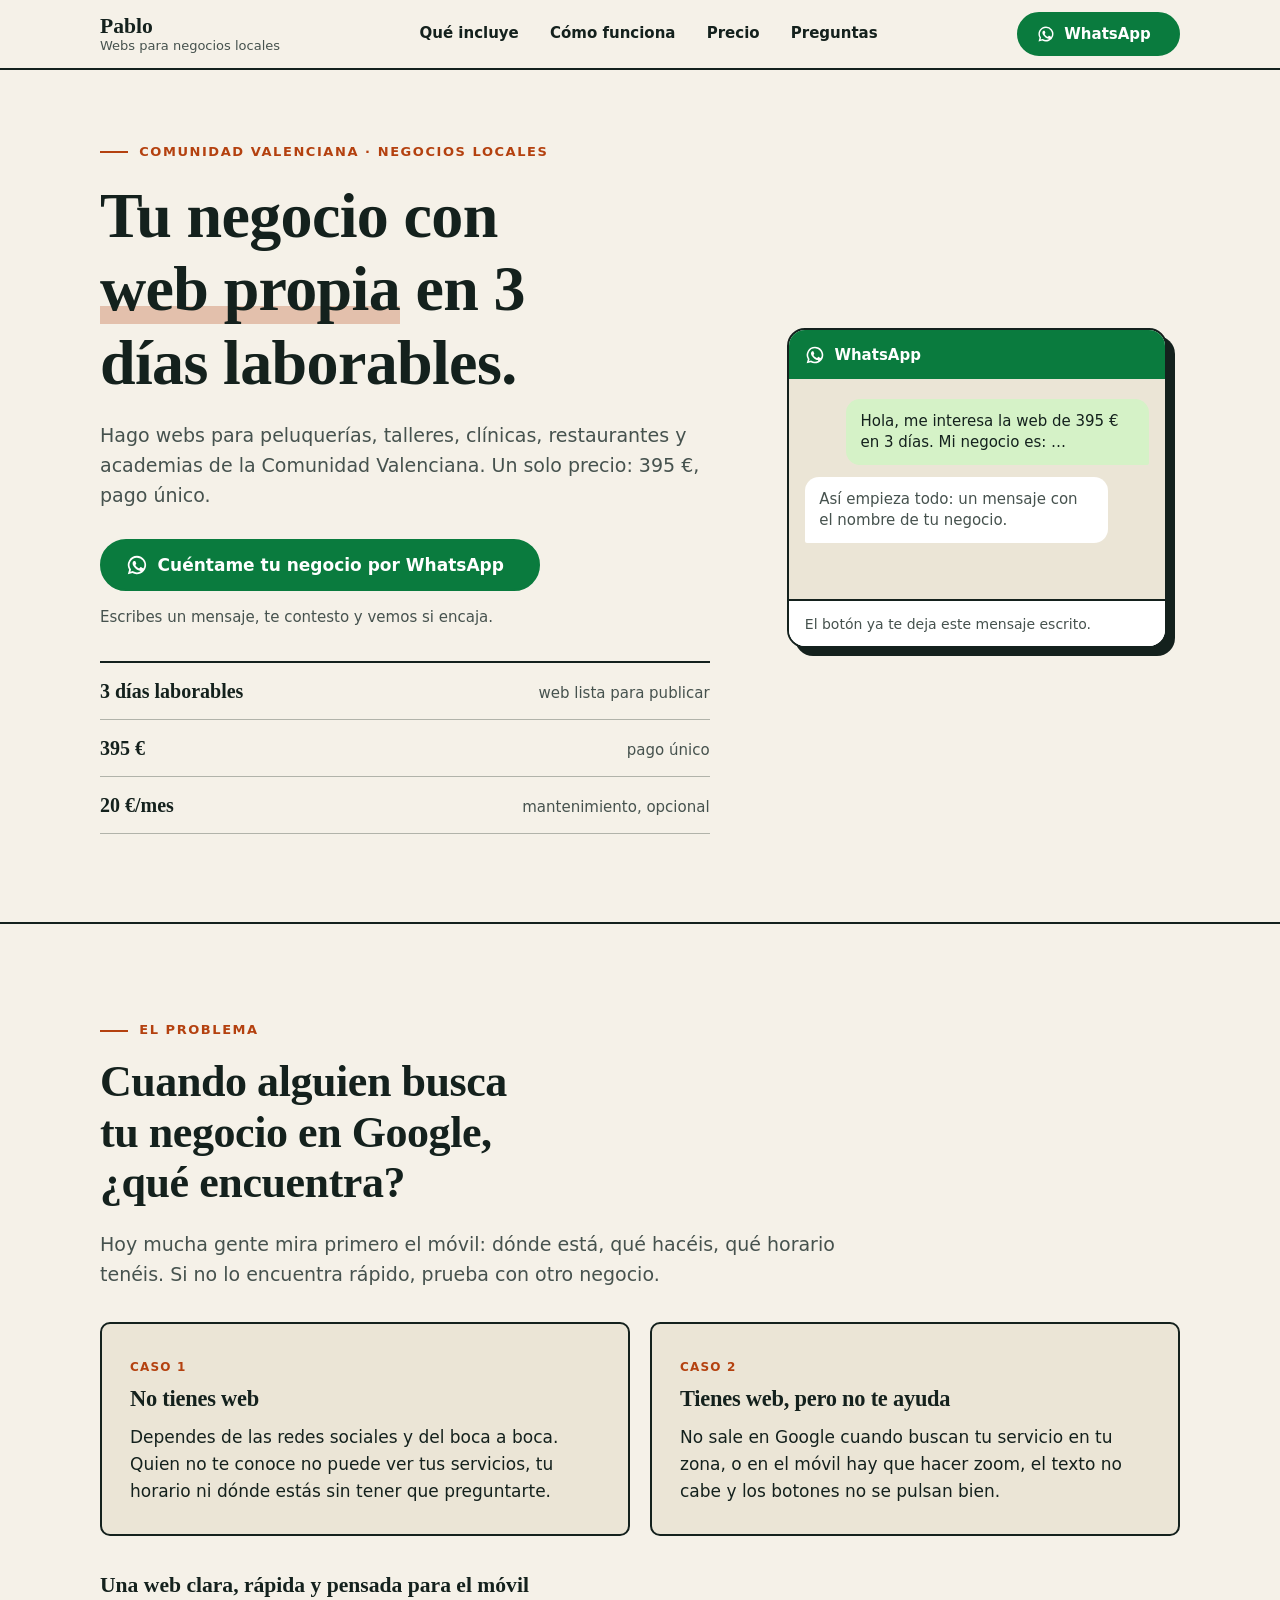
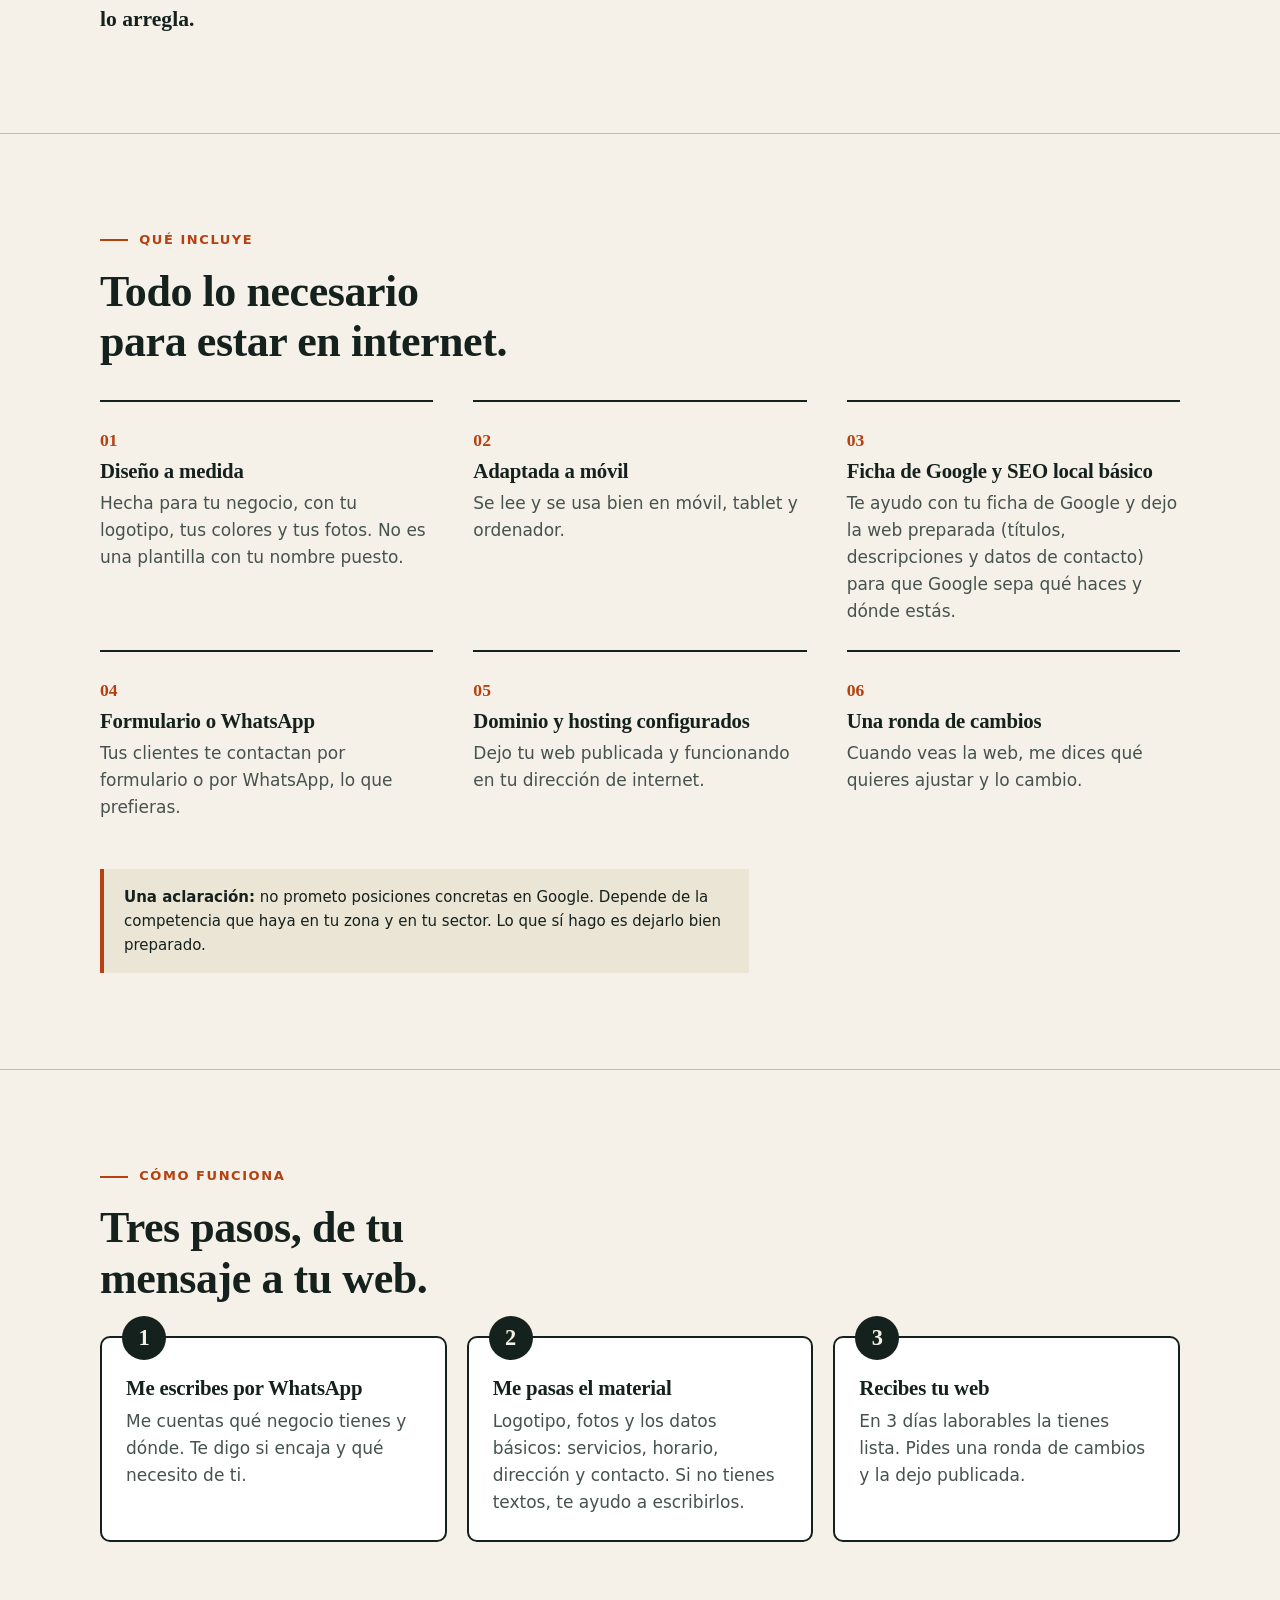
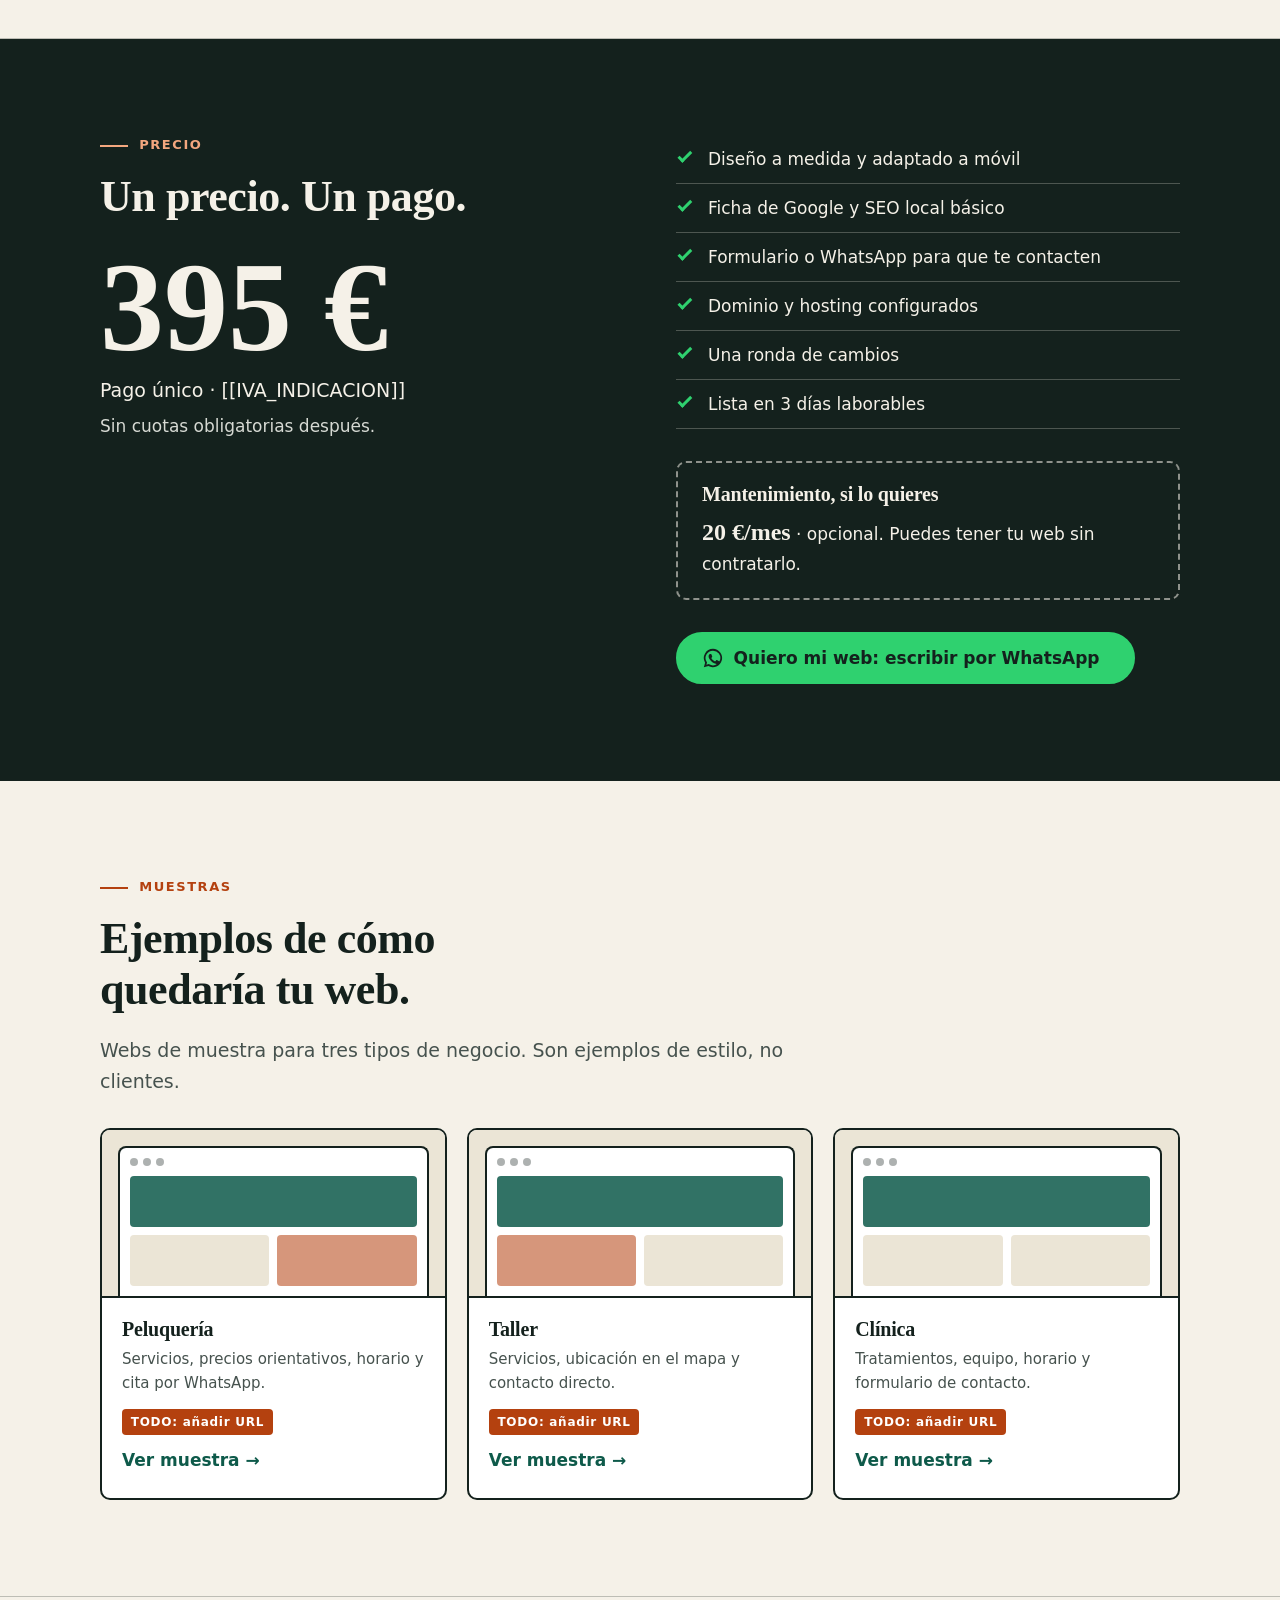
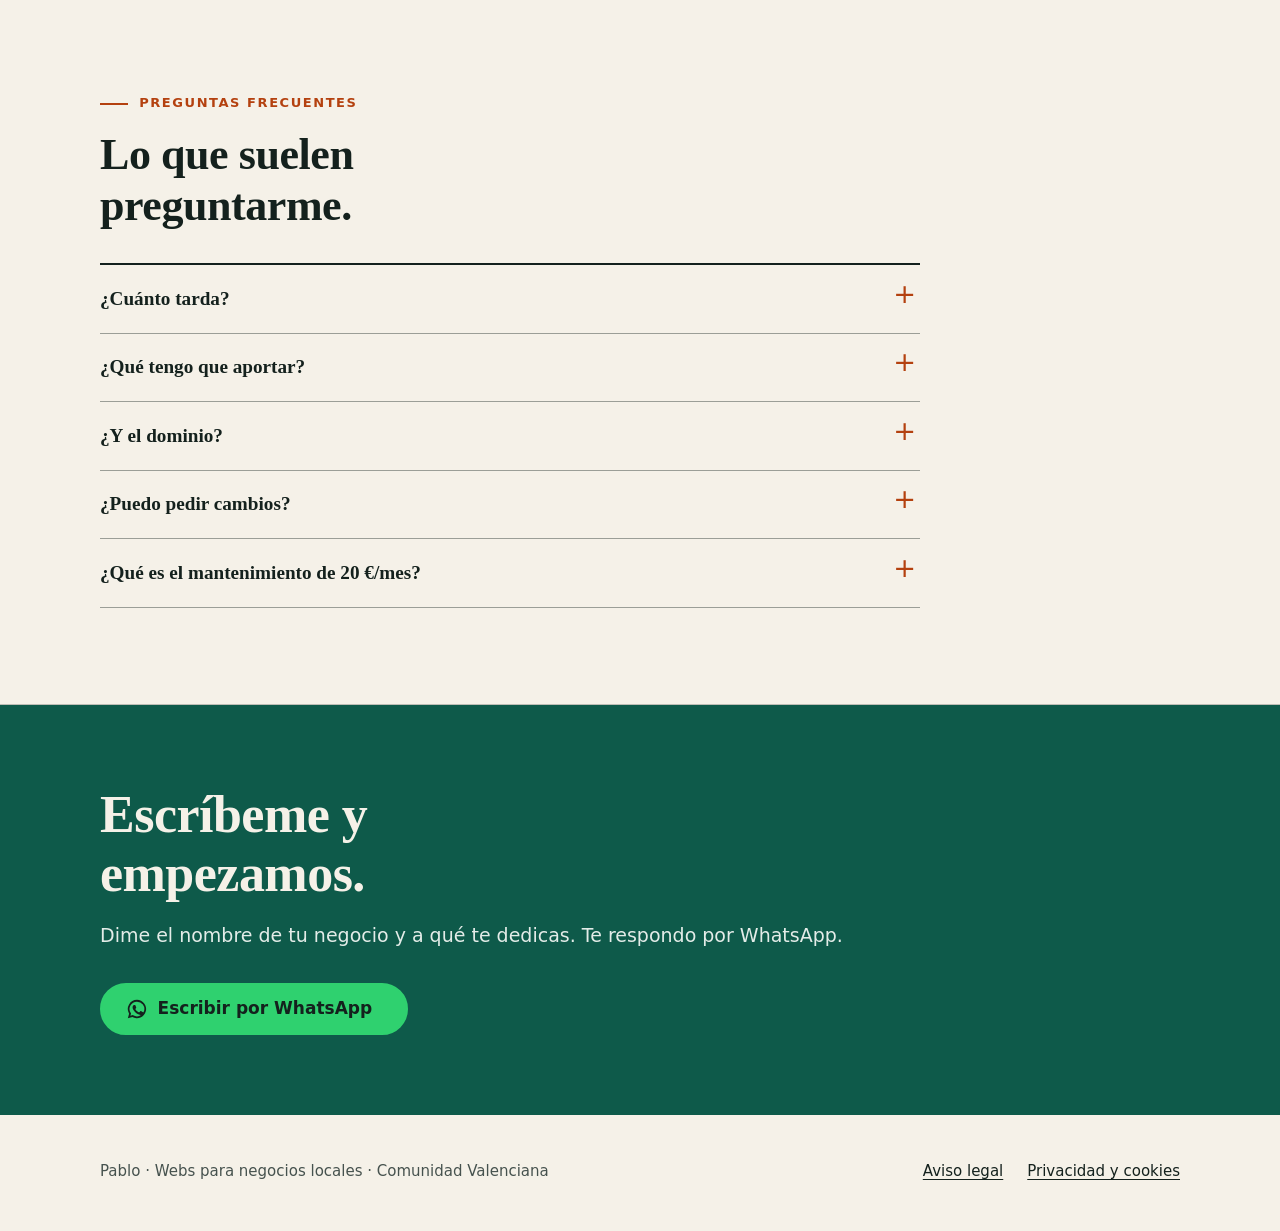
==== site/index.html @ 24b2dbcb "Merge remote-tracking branch 'origin/claude/landing-web-services-valencia-1gkpkg' into claude/festiv" ====
<!doctype html>
<html lang="es">
<head>
<meta charset="utf-8">
<meta name="viewport" content="width=device-width, initial-scale=1">
<title>Webs para negocios locales en la Comunidad Valenciana · 395 €</title>
<meta name="description" content="Web profesional para peluquerías, talleres, clínicas, restaurantes y academias de la Comunidad Valenciana. Lista en 3 días laborables, 395 € de pago único.">
<link rel="canonical" href="https://pablocc8.github.io/web-portfolio/">
<meta name="theme-color" content="#f5f1e8">
<link rel="icon" href="assets/favicon.svg" type="image/svg+xml">
<link rel="stylesheet" href="assets/styles.css">

<meta property="og:type" content="website">
<meta property="og:locale" content="es_ES">
<meta property="og:site_name" content="[[NOMBRE_COMERCIAL]]">
<meta property="og:title" content="Tu web profesional en 3 días laborables · 395 €">
<meta property="og:description" content="Webs para peluquerías, talleres, clínicas, restaurantes y academias de la Comunidad Valenciana. Pago único y mantenimiento opcional.">
<meta property="og:url" content="https://pablocc8.github.io/web-portfolio/">
<meta property="og:image" content="https://pablocc8.github.io/web-portfolio/assets/og.png">
<meta property="og:image:width" content="1200">
<meta property="og:image:height" content="630">
<meta property="og:image:alt" content="Tu web profesional en 3 días laborables por 395 €">
<meta name="twitter:card" content="summary_large_image">

<script type="application/ld+json">
{
  "@context": "https://schema.org",
  "@type": "ProfessionalService",
  "@id": "https://pablocc8.github.io/web-portfolio/#servicio",
  "name": "[[NOMBRE_COMERCIAL]]",
  "description": "Creación de webs profesionales para pequeños negocios locales de la Comunidad Valenciana: peluquerías, talleres, clínicas, restaurantes y academias.",
  "url": "https://pablocc8.github.io/web-portfolio/",
  "image": "https://pablocc8.github.io/web-portfolio/assets/og.png",
  "telephone": "+34623130633",
  "email": "[[TITULAR_EMAIL]]",
  "address": {
    "@type": "PostalAddress",
    "addressLocality": "[[LOCALIDAD]]",
    "addressRegion": "Comunitat Valenciana",
    "addressCountry": "ES"
  },
  "areaServed": {
    "@type": "AdministrativeArea",
    "name": "Comunitat Valenciana"
  },
  "makesOffer": {
    "@type": "Offer",
    "price": "395",
    "priceCurrency": "EUR",
    "itemOffered": {
      "@type": "Service",
      "name": "Web profesional para negocio local, lista en 3 días laborables"
    }
  }
}
</script>
</head>
<body>
<a class="skip" href="#contenido">Saltar al contenido</a>

<svg width="0" height="0" style="position:absolute" aria-hidden="true" focusable="false">
  <symbol id="i-chat" viewBox="0 0 24 24"><path fill="currentColor" d="M12 2a10 10 0 0 0-8.6 15.1L2 22l5-1.3A10 10 0 1 0 12 2Zm0 2a8 8 0 1 1-4.2 14.8l-.4-.2-2.6.7.7-2.5-.3-.4A8 8 0 0 1 12 4Zm-3 3.5c-.3 0-.6.1-.8.4-.3.3-1 1-1 2.4s1 2.8 1.200 3c.1.2 2 3.200 4.900 4.400 2.400 1 2.900.8 3.400.7.500-.1 1.700-.7 1.900-1.400.2-.7.2-1.200.2-1.400-.1-.1-.3-.2-.7-.4l-1.800-.9c-.3-.1-.5-.1-.7.100l-.9 1.100c-.2.200-.3.200-.6.100-.3-.1-1.200-.4-2.300-1.400-.8-.8-1.400-1.700-1.500-2-.2-.3 0-.4.100-.6l.4-.5c.1-.2.200-.3.300-.5.100-.2 0-.4 0-.5l-.8-2c-.2-.5-.4-.5-.6-.5Z"/></symbol>
</svg>

<header class="site-header">
  <div class="wrap">
    <a class="brand" href="#inicio">
      <strong>Pablo</strong>
      <span>Webs para negocios locales</span>
    </a>
    <nav class="nav" aria-label="Principal">
      <a href="#incluye">Qué incluye</a>
      <a href="#como">Cómo funciona</a>
      <a href="#precio">Precio</a>
      <a href="#faq">Preguntas</a>
    </nav>
    <a class="btn btn--small" href="https://wa.me/34623130633?text=Hola%2C%20me%20interesa%20la%20web%20de%20395%20%E2%82%AC%20en%203%20d%C3%ADas.%20Mi%20negocio%20es%3A%20" target="_blank" rel="noopener noreferrer">
      <svg aria-hidden="true"><use href="#i-chat"/></svg>WhatsApp<span class="sr-only"> (se abre en una pestaña nueva)</span>
    </a>
  </div>
</header>

<main id="contenido">

<section class="hero" id="inicio">
  <div class="wrap">
    <div>
      <p class="kicker">Comunidad Valenciana · Negocios locales</p>
      <h1>Tu negocio con <em>web propia</em> en 3 días laborables.</h1>
      <p class="lead">Hago webs para peluquerías, talleres, clínicas, restaurantes y academias de la Comunidad Valenciana. Un solo precio: 395 €, pago único.</p>
      <a class="btn" data-wa href="https://wa.me/34623130633?text=Hola%2C%20me%20interesa%20la%20web%20de%20395%20%E2%82%AC%20en%203%20d%C3%ADas.%20Mi%20negocio%20es%3A%20" target="_blank" rel="noopener noreferrer">
        <svg aria-hidden="true"><use href="#i-chat"/></svg>Cuéntame tu negocio por WhatsApp<span class="sr-only"> (se abre en una pestaña nueva)</span>
      </a>
      <p class="cta-note">Escribes un mensaje, te contesto y vemos si encaja.</p>
      <ul class="facts" aria-label="Resumen de la oferta">
        <li><b>3 días laborables</b><span>web lista para publicar</span></li>
        <li><b>395 €</b><span>pago único</span></li>
        <li><b>20 €/mes</b><span>mantenimiento, opcional</span></li>
      </ul>
    </div>
    <figure class="chat" style="margin:0 auto" aria-label="Ejemplo del primer mensaje por WhatsApp">
      <div class="chat__bar"><svg aria-hidden="true"><use href="#i-chat"/></svg>WhatsApp</div>
      <div class="chat__body">
        <p class="bubble">Hola, me interesa la web de 395 € en 3 días. Mi negocio es: …</p>
        <p class="bubble bubble--ghost">Así empieza todo: un mensaje con el nombre de tu negocio.</p>
      </div>
      <figcaption class="chat__cap">El botón ya te deja este mensaje escrito.</figcaption>
    </figure>
  </div>
</section>

<section class="section" id="problema">
  <div class="wrap">
    <p class="kicker">El problema</p>
    <h2>Cuando alguien busca tu negocio en Google, ¿qué encuentra?</h2>
    <p class="lead">Hoy mucha gente mira primero el móvil: dónde está, qué hacéis, qué horario tenéis. Si no lo encuentra rápido, prueba con otro negocio.</p>
    <div class="cols cols--2">
      <article class="case">
        <span class="tag">Caso 1</span>
        <h3>No tienes web</h3>
        <p>Dependes de las redes sociales y del boca a boca. Quien no te conoce no puede ver tus servicios, tu horario ni dónde estás sin tener que preguntarte.</p>
      </article>
      <article class="case">
        <span class="tag">Caso 2</span>
        <h3>Tienes web, pero no te ayuda</h3>
        <p>No sale en Google cuando buscan tu servicio en tu zona, o en el móvil hay que hacer zoom, el texto no cabe y los botones no se pulsan bien.</p>
      </article>
    </div>
    <p class="closing-line">Una web clara, rápida y pensada para el móvil lo arregla.</p>
  </div>
</section>

<section class="section" id="incluye">
  <div class="wrap">
    <p class="kicker">Qué incluye</p>
    <h2>Todo lo necesario para estar en internet.</h2>
    <ul class="includes">
      <li><h3>Diseño a medida</h3><p>Hecha para tu negocio, con tu logotipo, tus colores y tus fotos. No es una plantilla con tu nombre puesto.</p></li>
      <li><h3>Adaptada a móvil</h3><p>Se lee y se usa bien en móvil, tablet y ordenador.</p></li>
      <li><h3>Ficha de Google y SEO local básico</h3><p>Te ayudo con tu ficha de Google y dejo la web preparada (títulos, descripciones y datos de contacto) para que Google sepa qué haces y dónde estás.</p></li>
      <li><h3>Formulario o WhatsApp</h3><p>Tus clientes te contactan por formulario o por WhatsApp, lo que prefieras.</p></li>
      <li><h3>Dominio y hosting configurados</h3><p>Dejo tu web publicada y funcionando en tu dirección de internet.</p></li>
      <li><h3>Una ronda de cambios</h3><p>Cuando veas la web, me dices qué quieres ajustar y lo cambio.</p></li>
    </ul>
    <div class="note"><p><strong>Una aclaración:</strong> no prometo posiciones concretas en Google. Depende de la competencia que haya en tu zona y en tu sector. Lo que sí hago es dejarlo bien preparado.</p></div>
  </div>
</section>

<section class="section" id="como">
  <div class="wrap">
    <p class="kicker">Cómo funciona</p>
    <h2>Tres pasos, de tu mensaje a tu web.</h2>
    <ol class="steps">
      <li><h3>Me escribes por WhatsApp</h3><p>Me cuentas qué negocio tienes y dónde. Te digo si encaja y qué necesito de ti.</p></li>
      <li><h3>Me pasas el material</h3><p>Logotipo, fotos y los datos básicos: servicios, horario, dirección y contacto. Si no tienes textos, te ayudo a escribirlos.</p></li>
      <li><h3>Recibes tu web</h3><p>En 3 días laborables la tienes lista. Pides una ronda de cambios y la dejo publicada.</p></li>
    </ol>
  </div>
</section>

<section class="section on-dark" id="precio">
  <div class="wrap price-grid">
    <div>
      <p class="kicker">Precio</p>
      <h2>Un precio. Un pago.</h2>
      <p class="price-big">395 €</p>
      <p class="price-sub">Pago único · [[IVA_INDICACION]]</p>
      <p class="muted">Sin cuotas obligatorias después.</p>
    </div>
    <div>
      <ul class="ticks">
        <li>Diseño a medida y adaptado a móvil</li>
        <li>Ficha de Google y SEO local básico</li>
        <li>Formulario o WhatsApp para que te contacten</li>
        <li>Dominio y hosting configurados</li>
        <li>Una ronda de cambios</li>
        <li>Lista en 3 días laborables</li>
      </ul>
      <div class="optional">
        <h3>Mantenimiento, si lo quieres</h3>
        <p><b>20 €/mes</b> · opcional. Puedes tener tu web sin contratarlo.</p>
      </div>
      <a class="btn" data-wa href="https://wa.me/34623130633?text=Hola%2C%20me%20interesa%20la%20web%20de%20395%20%E2%82%AC%20en%203%20d%C3%ADas.%20Mi%20negocio%20es%3A%20" target="_blank" rel="noopener noreferrer">
        <svg aria-hidden="true"><use href="#i-chat"/></svg>Quiero mi web: escribir por WhatsApp<span class="sr-only"> (se abre en una pestaña nueva)</span>
      </a>
    </div>
  </div>
</section>

<section class="section" id="muestras">
  <div class="wrap">
    <p class="kicker">Muestras</p>
    <h2>Ejemplos de cómo quedaría tu web.</h2>
    <p class="lead">Webs de muestra para tres tipos de negocio. Son ejemplos de estilo, no clientes.</p>
    <div class="cols cols--3">
      <a class="sample" href="#TODO_URL_MUESTRA_1">
        <div class="sample__shot" aria-hidden="true"><div class="browser"><div class="browser__dots"><i></i><i></i><i></i></div><div class="browser__page"><b></b><b></b><b class="a"></b></div></div></div>
        <div class="sample__body"><h3>Peluquería</h3><p>Servicios, precios orientativos, horario y cita por WhatsApp.</p><span class="todo">TODO: añadir URL</span><span class="sample__go">Ver muestra →</span></div>
      </a>
      <a class="sample" href="#TODO_URL_MUESTRA_2">
        <div class="sample__shot" aria-hidden="true"><div class="browser"><div class="browser__dots"><i></i><i></i><i></i></div><div class="browser__page"><b></b><b class="a"></b><b></b></div></div></div>
        <div class="sample__body"><h3>Taller</h3><p>Servicios, ubicación en el mapa y contacto directo.</p><span class="todo">TODO: añadir URL</span><span class="sample__go">Ver muestra →</span></div>
      </a>
      <a class="sample" href="#TODO_URL_MUESTRA_3">
        <div class="sample__shot" aria-hidden="true"><div class="browser"><div class="browser__dots"><i></i><i></i><i></i></div><div class="browser__page"><b></b><b></b><b></b></div></div></div>
        <div class="sample__body"><h3>Clínica</h3><p>Tratamientos, equipo, horario y formulario de contacto.</p><span class="todo">TODO: añadir URL</span><span class="sample__go">Ver muestra →</span></div>
      </a>
    </div>
  </div>
</section>

<section class="section" id="faq">
  <div class="wrap">
    <p class="kicker">Preguntas frecuentes</p>
    <h2>Lo que suelen preguntarme.</h2>
    <div class="faq">
      <details>
        <summary>¿Cuánto tarda?</summary>
        <div class="answer"><p>La web queda lista en 3 días laborables. Los días empiezan a contar cuando ya tengo tu logotipo, tus fotos y tus datos básicos; por eso conviene enviármelos cuanto antes.</p></div>
      </details>
      <details>
        <summary>¿Qué tengo que aportar?</summary>
        <div class="answer"><p>Tu logotipo (si lo tienes), algunas fotos del negocio, la lista de servicios, el horario, la dirección y tus datos de contacto. Si no tienes textos escritos, no pasa nada: te ayudo a redactarlos.</p></div>
      </details>
      <details>
        <summary>¿Y el dominio?</summary>
        <div class="answer"><p>Si ya tienes dominio (tunegocio.es, por ejemplo), lo conecto a tu web. Si no tienes, lo configuramos juntos. Coste y titularidad del dominio: [[DOMINIO_COSTE_Y_TITULARIDAD]]</p></div>
      </details>
      <details>
        <summary>¿Puedo pedir cambios?</summary>
        <div class="answer"><p>Sí. Una ronda de cambios está incluida en los 395 €. Si después necesitas más, te digo cuánto costaría antes de hacerlo.</p></div>
      </details>
      <details>
        <summary>¿Qué es el mantenimiento de 20 €/mes?</summary>
        <div class="answer"><p>Es un servicio opcional: puedes tener tu web sin contratarlo. Qué incluye exactamente: [[MANTENIMIENTO_ALCANCE]]</p></div>
      </details>
    </div>
  </div>
</section>

<section class="closing on-dark" id="contacto">
  <div class="wrap">
    <h2>Escríbeme y empezamos.</h2>
    <p class="lead">Dime el nombre de tu negocio y a qué te dedicas. Te respondo por WhatsApp.</p>
    <a class="btn" data-wa href="https://wa.me/34623130633?text=Hola%2C%20me%20interesa%20la%20web%20de%20395%20%E2%82%AC%20en%203%20d%C3%ADas.%20Mi%20negocio%20es%3A%20" target="_blank" rel="noopener noreferrer">
      <svg aria-hidden="true"><use href="#i-chat"/></svg>Escribir por WhatsApp<span class="sr-only"> (se abre en una pestaña nueva)</span>
    </a>
  </div>
</section>

</main>

<footer class="site-footer">
  <div class="wrap">
    <p>Pablo · Webs para negocios locales · Comunidad Valenciana</p>
    <nav aria-label="Información legal">
      <a href="aviso-legal.html">Aviso legal</a>
      <a href="privacidad.html">Privacidad y cookies</a>
    </nav>
  </div>
</footer>

<div class="sticky-cta" id="sticky-cta">
  <a class="btn" href="https://wa.me/34623130633?text=Hola%2C%20me%20interesa%20la%20web%20de%20395%20%E2%82%AC%20en%203%20d%C3%ADas.%20Mi%20negocio%20es%3A%20" target="_blank" rel="noopener noreferrer" tabindex="-1">
    <svg aria-hidden="true"><use href="#i-chat"/></svg>Escribir por WhatsApp<span class="sr-only"> (se abre en una pestaña nueva)</span>
  </a>
</div>

<script src="assets/main.js" defer></script>
</body>
</html>
---- site/assets/styles.css ----
/* Webs para negocios locales — hoja de estilos única, sin dependencias */
:root{
  --paper:#f5f1e8;
  --paper-2:#ebe5d6;
  --ink:#14211d;
  --muted:#46524e;
  --brand:#0e5a4a;
  --brand-dark:#0a4538;
  --accent:#b4410f;
  --wa:#0a7b3e;
  --wa-hover:#086633;
  --wa-bright:#2fd16f;
  --line:#14211d;
  --radius:10px;
  --serif:"Iowan Old Style","Palatino Linotype",Palatino,"Book Antiqua",Georgia,serif;
  --sans:system-ui,-apple-system,"Segoe UI",Roboto,"Helvetica Neue",Arial,sans-serif;
  --wrap:1120px;
  color-scheme:light;
}
*,*::before,*::after{box-sizing:border-box}
html{-webkit-text-size-adjust:100%;text-size-adjust:100%}
@media (prefers-reduced-motion:no-preference){html{scroll-behavior:smooth}}
body{margin:0;background:var(--paper);color:var(--ink);font-family:var(--sans);font-size:1.0625rem;line-height:1.6;-webkit-font-smoothing:antialiased}
img,svg{max-width:100%;display:block}
a{color:var(--brand);text-underline-offset:.2em}
a:hover{color:var(--brand-dark)}
h1,h2,h3{font-family:var(--serif);font-weight:700;line-height:1.15;margin:0;letter-spacing:-.01em;text-wrap:balance}
p{margin:0 0 1em}
:focus-visible{outline:3px solid var(--accent);outline-offset:3px;border-radius:2px}
.on-dark :focus-visible{outline-color:var(--paper)}
.wrap{width:100%;max-width:var(--wrap);margin-inline:auto;padding-inline:20px}
.sr-only{position:absolute;width:1px;height:1px;margin:-1px;padding:0;overflow:hidden;clip:rect(0,0,0,0);white-space:nowrap;border:0}
.skip{position:absolute;left:12px;top:-60px;background:var(--ink);color:var(--paper);padding:.7rem 1rem;border-radius:var(--radius);z-index:100;text-decoration:none}
.skip:focus{top:12px;color:var(--paper)}

/* Botones */
.btn{display:inline-flex;align-items:center;justify-content:center;gap:.6rem;min-height:52px;padding:.8rem 1.5rem;border-radius:999px;background:var(--wa);color:#fff;font-weight:700;font-size:1.0625rem;text-decoration:none;border:2px solid var(--wa);line-height:1.2;transition:background-color .15s,border-color .15s}
.btn:hover{background:var(--wa-hover);border-color:var(--wa-hover);color:#fff}
.btn svg{width:22px;height:22px;flex:none}
.btn--small{min-height:44px;padding:.5rem 1.1rem;font-size:.9375rem}
.btn--small svg{width:18px;height:18px}
.on-dark .btn{background:var(--wa-bright);border-color:var(--wa-bright);color:var(--ink)}
.on-dark .btn:hover{background:#4be085;border-color:#4be085;color:var(--ink)}

/* Cabecera */
.site-header{border-bottom:2px solid var(--line)}
.site-header .wrap{display:flex;align-items:center;justify-content:space-between;gap:16px;min-height:68px}
.brand{display:flex;flex-direction:column;line-height:1.15;text-decoration:none;color:var(--ink)}
.brand strong{font-family:var(--serif);font-size:1.35rem}
.brand span{font-size:.8125rem;color:var(--muted)}
.nav{display:none}
.nav a{color:var(--ink);text-decoration:none;font-weight:600;font-size:.9375rem;padding:.5rem .1rem;border-bottom:2px solid transparent}
.nav a:hover{border-bottom-color:var(--accent);color:var(--ink)}
@media (min-width:900px){.nav{display:flex;gap:28px}}

/* Secciones */
.section{padding:64px 0;border-bottom:1px solid rgba(20,33,29,.25)}
@media (min-width:900px){.section{padding:96px 0}}
.kicker{display:flex;align-items:center;gap:.7rem;font-size:.8125rem;font-weight:700;letter-spacing:.12em;text-transform:uppercase;color:var(--accent);margin-bottom:1rem}
.kicker::before{content:"";width:28px;height:2px;background:currentColor}
.section h2{font-size:clamp(1.75rem,4.2vw,2.75rem);max-width:22ch;margin-bottom:1.25rem}
.lead{font-size:1.1875rem;color:var(--muted);max-width:62ch}

/* Hero */
.hero{padding:48px 0 64px;border-bottom:2px solid var(--line)}
.hero .wrap{display:grid;gap:44px}
.hero h1{font-size:clamp(2.25rem,7vw,4rem);margin-bottom:1.25rem;max-width:16ch}
.hero h1 em{font-style:normal;box-shadow:inset 0 -.28em 0 rgba(180,65,15,.28)}
.hero .lead{margin-bottom:1.75rem}
.cta-note{margin:.9rem 0 0;font-size:.9375rem;color:var(--muted)}
.facts{list-style:none;margin:2rem 0 0;padding:0;display:grid;gap:0;border-top:2px solid var(--line)}
.facts li{display:flex;justify-content:space-between;align-items:baseline;gap:12px;padding:.75rem 0;border-bottom:1px solid rgba(20,33,29,.3)}
.facts b{font-family:var(--serif);font-size:1.25rem}
.facts span{color:var(--muted);font-size:.9375rem;text-align:right}
@media (min-width:900px){.hero{padding:72px 0 88px}.hero .wrap{grid-template-columns:1.2fr .8fr;align-items:center;gap:64px}}

/* Mock de chat */
.chat{background:#fff;border:2px solid var(--line);border-radius:18px;box-shadow:8px 8px 0 var(--line);max-width:380px;width:100%;justify-self:center;overflow:hidden}
.chat__bar{background:var(--wa);color:#fff;padding:.8rem 1rem;font-weight:700;display:flex;align-items:center;gap:.6rem;font-size:.9375rem}
.chat__bar svg{width:20px;height:20px}
.chat__body{background:var(--paper-2);padding:1.25rem 1rem 1.5rem;min-height:220px;display:flex;flex-direction:column;gap:.75rem}
.bubble{align-self:flex-end;background:#d5f2c7;color:var(--ink);padding:.7rem .9rem;border-radius:14px 14px 2px 14px;max-width:88%;font-size:.9375rem;line-height:1.45;margin:0}
.bubble--ghost{align-self:flex-start;background:#fff;border-radius:14px 14px 14px 2px;color:var(--muted)}
.chat__cap{margin:0;padding:.7rem 1rem;border-top:2px solid var(--line);font-size:.875rem;color:var(--muted);background:#fff}

/* Problema */
.cols{display:grid;gap:20px;margin-top:2rem}
@media (min-width:760px){.cols--2{grid-template-columns:1fr 1fr}.cols--3{grid-template-columns:repeat(3,1fr)}}
.case{background:var(--paper-2);border:2px solid var(--line);border-radius:var(--radius);padding:1.75rem}
.case h3{font-size:1.4rem;margin-bottom:.75rem}
.case p:last-child{margin:0}
.case .tag{display:inline-block;font-size:.75rem;font-weight:700;letter-spacing:.1em;text-transform:uppercase;color:var(--accent);margin-bottom:.6rem}
.closing-line{margin:2rem 0 0;font-family:var(--serif);font-size:1.35rem;font-weight:700;max-width:40ch}

/* Qué incluye */
.includes{list-style:none;margin:2rem 0 0;padding:0;display:grid;gap:0 40px;counter-reset:inc}
@media (min-width:760px){.includes{grid-template-columns:1fr 1fr}}
@media (min-width:1040px){.includes{grid-template-columns:repeat(3,1fr)}}
.includes li{counter-increment:inc;padding:1.5rem 0;border-top:2px solid var(--line)}
.includes li::before{content:counter(inc,decimal-leading-zero);display:block;font-family:var(--serif);font-size:1.1rem;font-weight:700;color:var(--accent);margin-bottom:.35rem}
.includes h3{font-size:1.3rem;margin-bottom:.4rem}
.includes p{margin:0;color:var(--muted)}
.note{margin-top:1.5rem;padding:1rem 1.25rem;border-left:4px solid var(--accent);background:var(--paper-2);max-width:68ch;font-size:.9375rem}
.note p{margin:0}

/* Pasos */
.steps{list-style:none;margin:2rem 0 0;padding:0;display:grid;gap:20px;counter-reset:step}
@media (min-width:860px){.steps{grid-template-columns:repeat(3,1fr)}}
.steps li{counter-increment:step;position:relative;padding:1.75rem 1.5rem 1.5rem;border:2px solid var(--line);border-radius:var(--radius);background:#fff}
.steps li::before{content:counter(step);position:absolute;top:-22px;left:20px;width:44px;height:44px;border-radius:50%;background:var(--ink);color:var(--paper);display:grid;place-items:center;font-family:var(--serif);font-size:1.4rem;font-weight:700}
.steps h3{font-size:1.3rem;margin:.6rem 0 .5rem}
.steps p{margin:0;color:var(--muted)}

/* Precio (oscuro) */
.on-dark{background:var(--ink);color:var(--paper)}
.on-dark a{color:var(--paper)}
.on-dark .kicker{color:#f3a77f}
.on-dark .lead,.on-dark .muted{color:#d6d9d3}
.price-grid{display:grid;gap:40px;align-items:start}
@media (min-width:900px){.price-grid{grid-template-columns:1fr 1fr;gap:72px}}
.price-big{font-family:var(--serif);font-weight:700;line-height:1;font-size:clamp(4.5rem,16vw,8rem);margin:.5rem 0 .25rem}
.price-big small{font-size:.35em;margin-left:.1em}
.price-sub{font-size:1.1875rem;margin:0 0 .5rem}
.ticks{list-style:none;margin:0 0 2rem;padding:0}
.ticks li{padding:.65rem 0 .65rem 2rem;border-bottom:1px solid rgba(245,241,232,.25);position:relative}
.ticks li::before{content:"";position:absolute;left:.15rem;top:1.05rem;width:.85rem;height:.45rem;border-left:3px solid var(--wa-bright);border-bottom:3px solid var(--wa-bright);transform:rotate(-45deg)}
.optional{border:2px dashed rgba(245,241,232,.55);border-radius:var(--radius);padding:1.25rem 1.5rem;margin-bottom:2rem}
.optional h3{font-size:1.25rem;margin-bottom:.4rem}
.optional p{margin:0}
.optional b{font-family:var(--serif);font-size:1.5rem}

/* Muestras */
.sample{display:flex;flex-direction:column;background:#fff;border:2px solid var(--line);border-radius:var(--radius);overflow:hidden;text-decoration:none;color:var(--ink);transition:transform .15s,box-shadow .15s}
.sample:hover{color:var(--ink);transform:translate(-3px,-3px);box-shadow:6px 6px 0 var(--line)}
.sample__shot{background:var(--paper-2);padding:1rem 1rem 0;border-bottom:2px solid var(--line)}
.browser{background:#fff;border:2px solid var(--line);border-bottom:0;border-radius:8px 8px 0 0;height:150px;padding:10px;display:grid;grid-template-rows:auto 1fr;gap:10px}
.browser__dots{display:flex;gap:5px}
.browser__dots i{width:8px;height:8px;border-radius:50%;background:var(--line);opacity:.35}
.browser__page{display:grid;gap:8px;grid-template-columns:1fr 1fr}
.browser__page b{display:block;border-radius:4px;background:var(--paper-2)}
.browser__page b:first-child{grid-column:1/-1;background:var(--brand);opacity:.85}
.browser__page b.a{background:var(--accent);opacity:.55}
.sample__body{padding:1.25rem 1.25rem 1.5rem}
.sample__body h3{font-size:1.25rem;margin-bottom:.35rem}
.sample__body p{margin:0 0 .75rem;color:var(--muted);font-size:.9375rem}
.todo{display:inline-block;font-size:.75rem;font-weight:700;letter-spacing:.06em;color:#fff;background:var(--accent);padding:.2rem .55rem;border-radius:4px}
.sample__go{display:block;margin-top:.75rem;font-weight:700;color:var(--brand)}

/* FAQ */
.faq{margin-top:2rem;max-width:820px;border-top:2px solid var(--line)}
.faq details{border-bottom:1px solid rgba(20,33,29,.4)}
.faq summary{list-style:none;cursor:pointer;padding:1.15rem 3rem 1.15rem 0;font-family:var(--serif);font-size:1.2rem;font-weight:700;position:relative;min-height:44px}
.faq summary::-webkit-details-marker{display:none}
.faq summary::after{content:"+";position:absolute;right:.25rem;top:.9rem;font-size:1.7rem;line-height:1;color:var(--accent);font-family:var(--sans);font-weight:400}
.faq details[open] summary::after{content:"\2212"}
.faq .answer{padding:0 0 1.25rem;max-width:66ch;color:var(--muted)}
.faq .answer p:last-child{margin:0}

/* Cierre */
.closing{background:var(--brand);color:var(--paper);padding:80px 0;text-align:left}
.closing h2{font-size:clamp(2rem,5vw,3.25rem);max-width:18ch;margin-bottom:1rem}
.closing .lead{color:#e3ece8;margin-bottom:2rem}
.closing a:not(.btn){color:var(--paper)}

/* Pie */
.site-footer{padding:36px 0 40px;font-size:.9375rem;color:var(--muted)}
.site-footer .wrap{display:flex;flex-wrap:wrap;justify-content:space-between;gap:12px 28px}
.site-footer nav{display:flex;flex-wrap:wrap;gap:6px 24px}
.site-footer a{color:var(--ink);display:inline-block;padding:.5rem 0}
.site-footer p{margin:0;padding:.5rem 0}

/* Barra fija móvil */
.sticky-cta{position:fixed;left:0;right:0;bottom:0;padding:10px 16px calc(10px + env(safe-area-inset-bottom));background:rgba(245,241,232,.97);border-top:2px solid var(--line);z-index:50;transform:translateY(110%);visibility:hidden;transition:transform .2s,visibility .2s}
.sticky-cta.is-visible{transform:none;visibility:visible}
.sticky-cta .btn{width:100%}
@media (min-width:900px){.sticky-cta{display:none}}
@media (prefers-reduced-motion:reduce){.sticky-cta,.sample,.btn{transition:none}}
@media (max-width:899px){.site-footer{padding-bottom:96px}}

/* Páginas legales */
.legal{padding:48px 0 72px}
.legal .wrap{max-width:780px}
.legal h1{font-size:clamp(2rem,6vw,3rem);margin-bottom:.5rem}
.legal h2{font-size:1.5rem;margin:2.25rem 0 .75rem}
.legal h3{font-size:1.15rem;margin:1.5rem 0 .5rem}
.legal ul{padding-left:1.25rem}
.legal li{margin-bottom:.4rem}
.legal .meta{color:var(--muted);margin-bottom:2rem}
.legal dl{display:grid;grid-template-columns:max-content 1fr;gap:.5rem 1.25rem;margin:0 0 1rem;padding:1.25rem;background:var(--paper-2);border:2px solid var(--line);border-radius:var(--radius)}
.legal dt{font-weight:700}
.legal dd{margin:0;overflow-wrap:anywhere}
@media (max-width:540px){.legal dl{grid-template-columns:1fr}.legal dd{margin-bottom:.5rem}}
.legal table{width:100%;border-collapse:collapse;font-size:.9375rem;margin:1rem 0}
.legal th,.legal td{border:1px solid var(--line);padding:.6rem .7rem;text-align:left;vertical-align:top}
.legal th{background:var(--paper-2)}
.table-scroll{overflow-x:auto}
.back{display:inline-block;margin-bottom:1.5rem;padding:.5rem 0;font-weight:600}
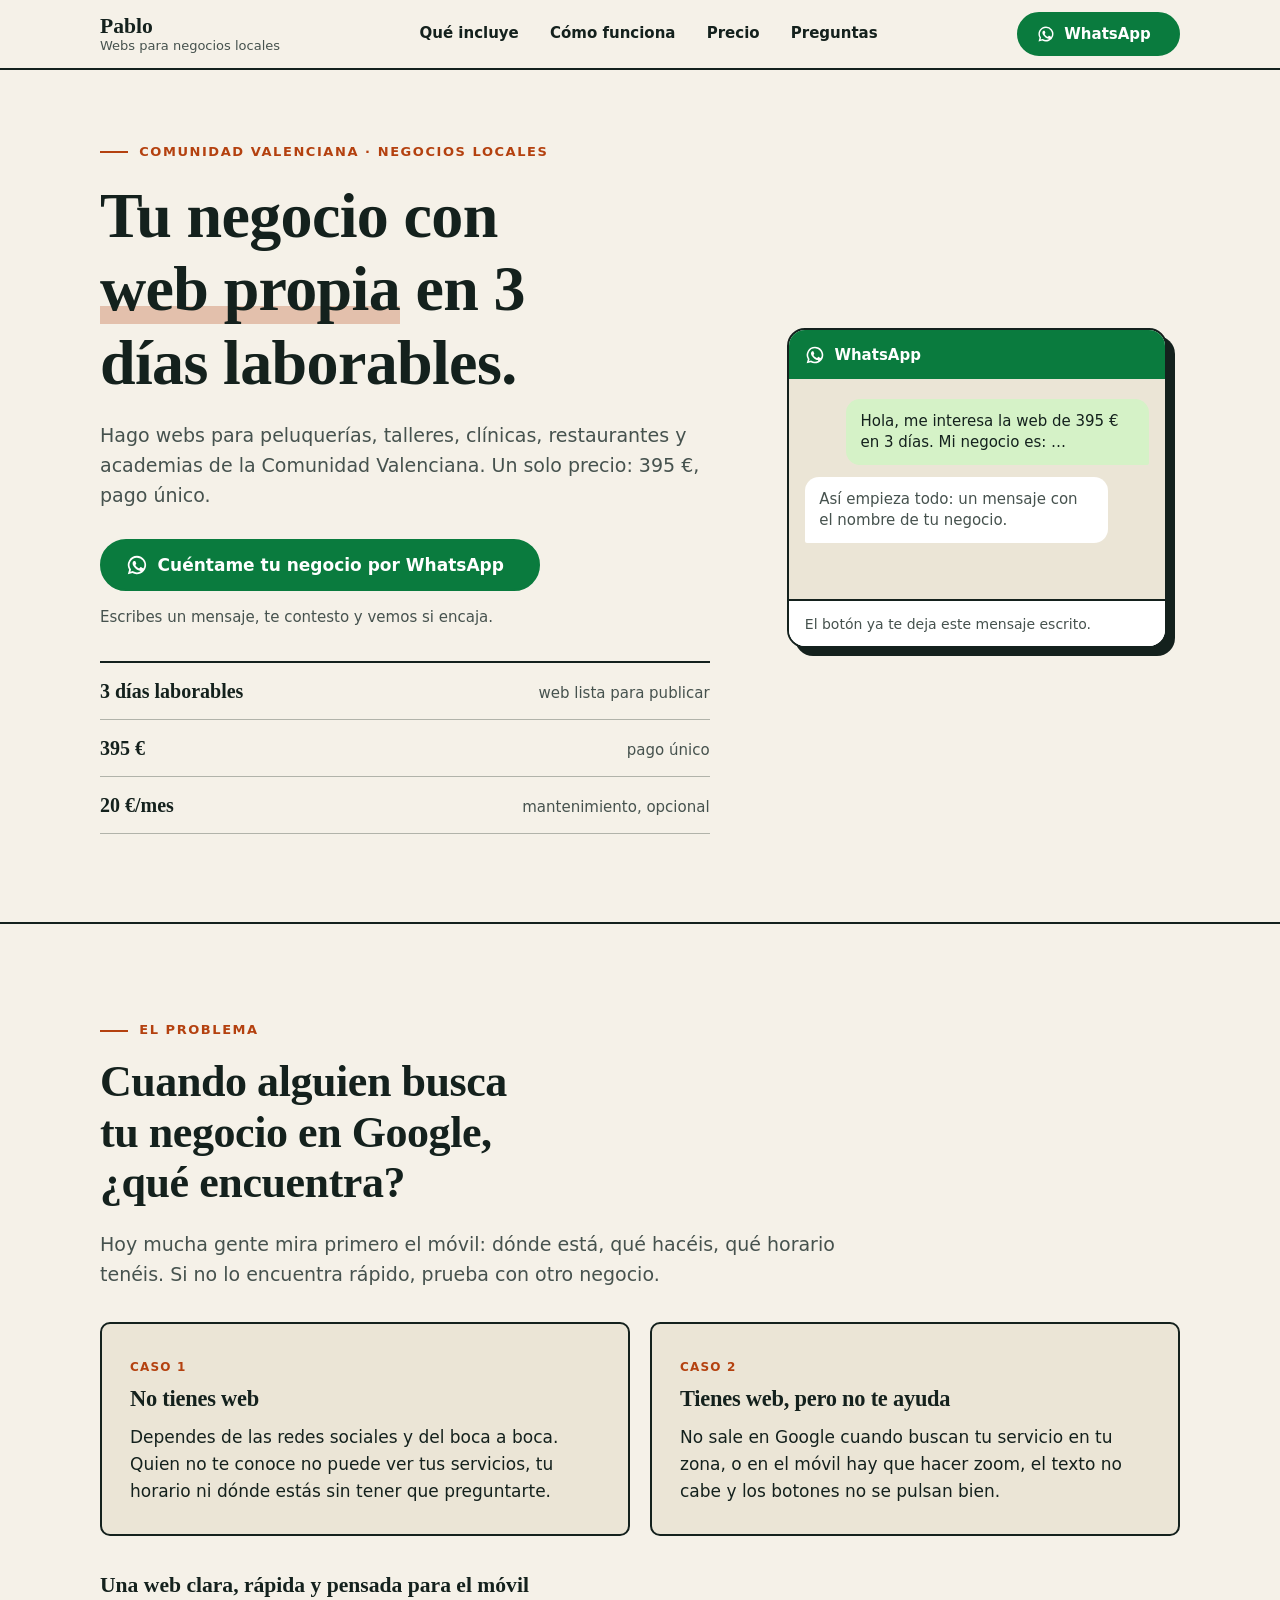
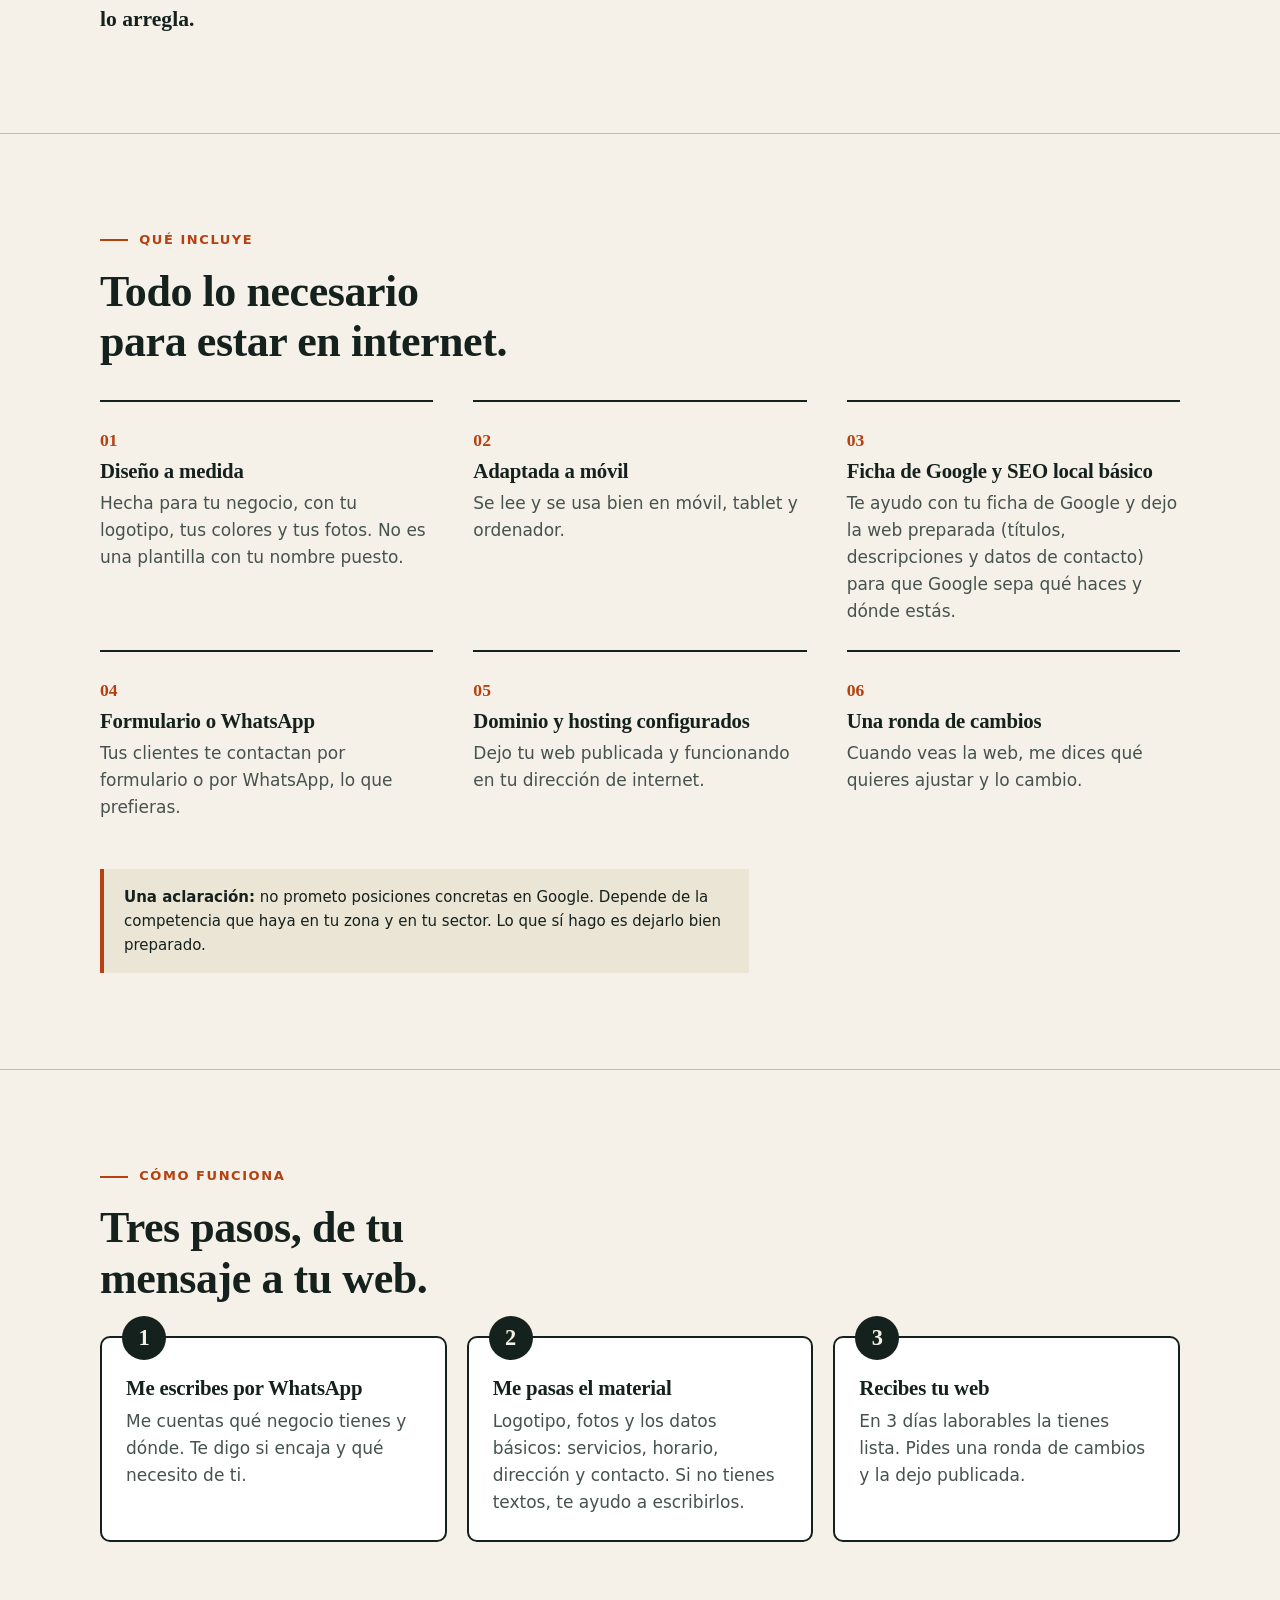
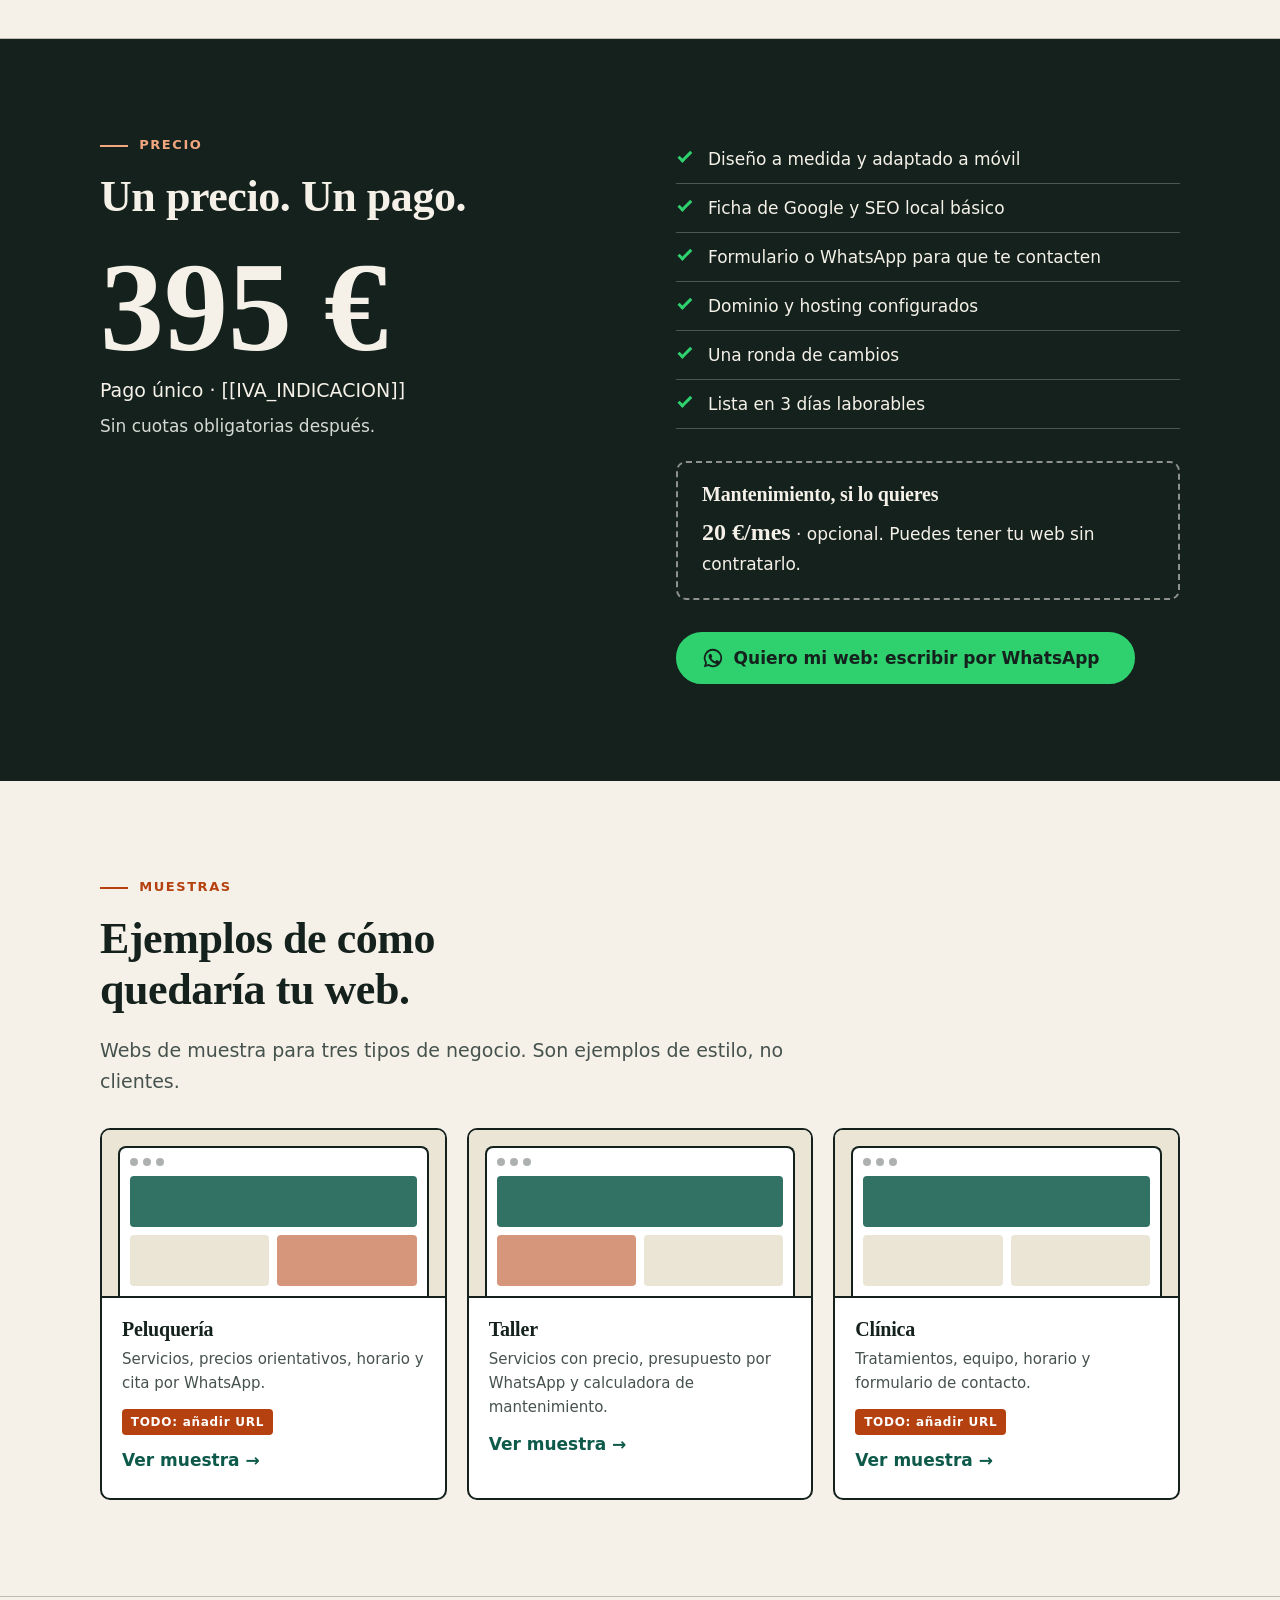
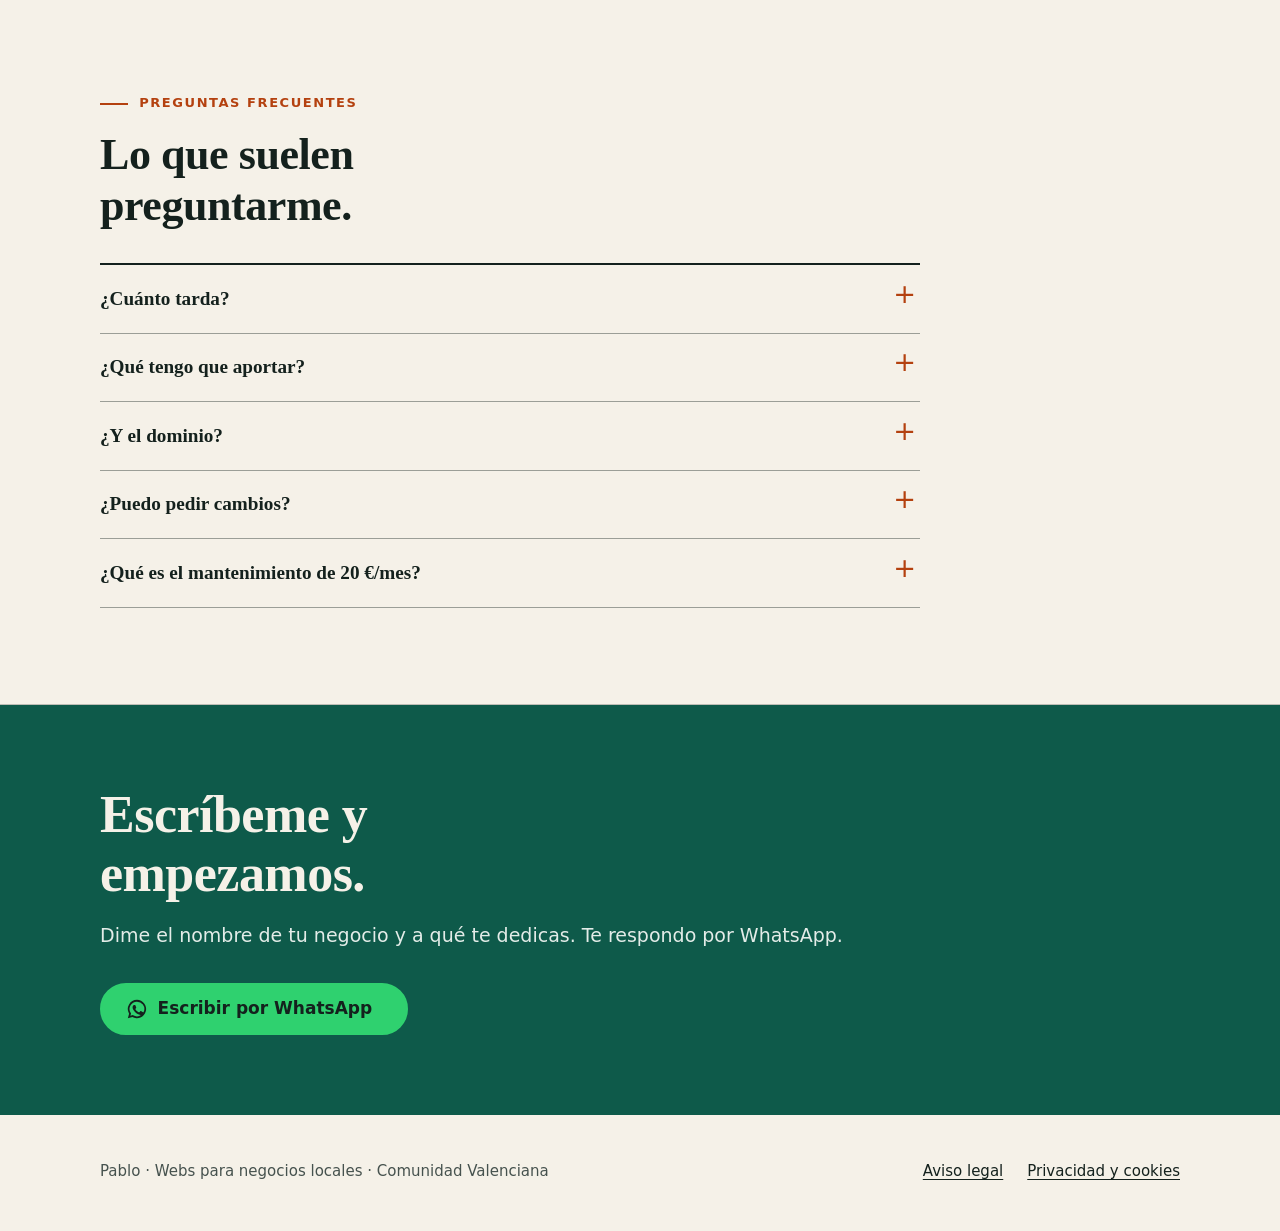
==== commit 900594a7: "Integra la landing (rama del PR de la landing) para enlazar la demo Co-Authored-By: Claude Opus 5.5 " ====
--- a/site/index.html
+++ b/site/index.html
@@ -197,9 +197,9 @@
         <div class="sample__shot" aria-hidden="true"><div class="browser"><div class="browser__dots"><i></i><i></i><i></i></div><div class="browser__page"><b></b><b></b><b class="a"></b></div></div></div>
         <div class="sample__body"><h3>Peluquería</h3><p>Servicios, precios orientativos, horario y cita por WhatsApp.</p><span class="todo">TODO: añadir URL</span><span class="sample__go">Ver muestra →</span></div>
       </a>
-      <a class="sample" href="#TODO_URL_MUESTRA_2">
+      <a class="sample" href="demos/taller/">
         <div class="sample__shot" aria-hidden="true"><div class="browser"><div class="browser__dots"><i></i><i></i><i></i></div><div class="browser__page"><b></b><b class="a"></b><b></b></div></div></div>
-        <div class="sample__body"><h3>Taller</h3><p>Servicios, ubicación en el mapa y contacto directo.</p><span class="todo">TODO: añadir URL</span><span class="sample__go">Ver muestra →</span></div>
+        <div class="sample__body"><h3>Taller</h3><p>Servicios con precio, presupuesto por WhatsApp y calculadora de mantenimiento.</p><span class="sample__go">Ver muestra →</span></div>
       </a>
       <a class="sample" href="#TODO_URL_MUESTRA_3">
         <div class="sample__shot" aria-hidden="true"><div class="browser"><div class="browser__dots"><i></i><i></i><i></i></div><div class="browser__page"><b></b><b></b><b></b></div></div></div>
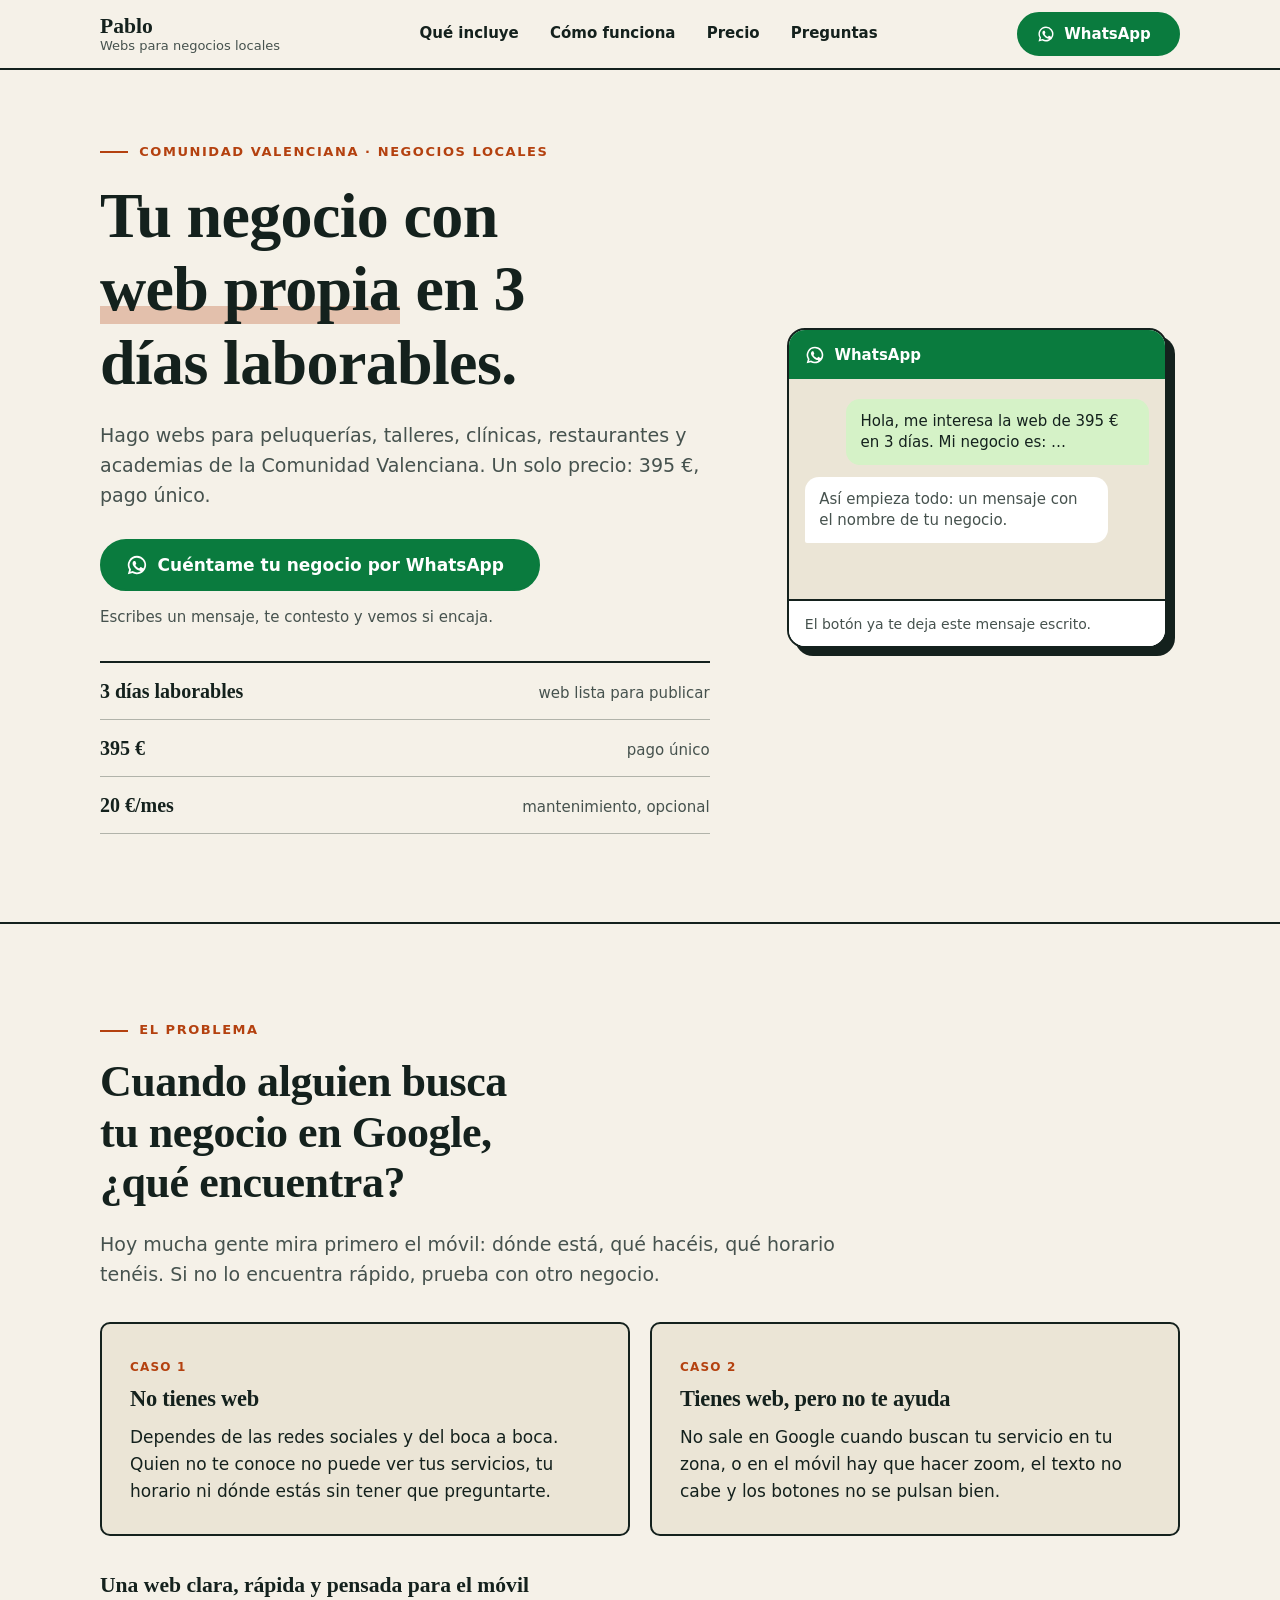
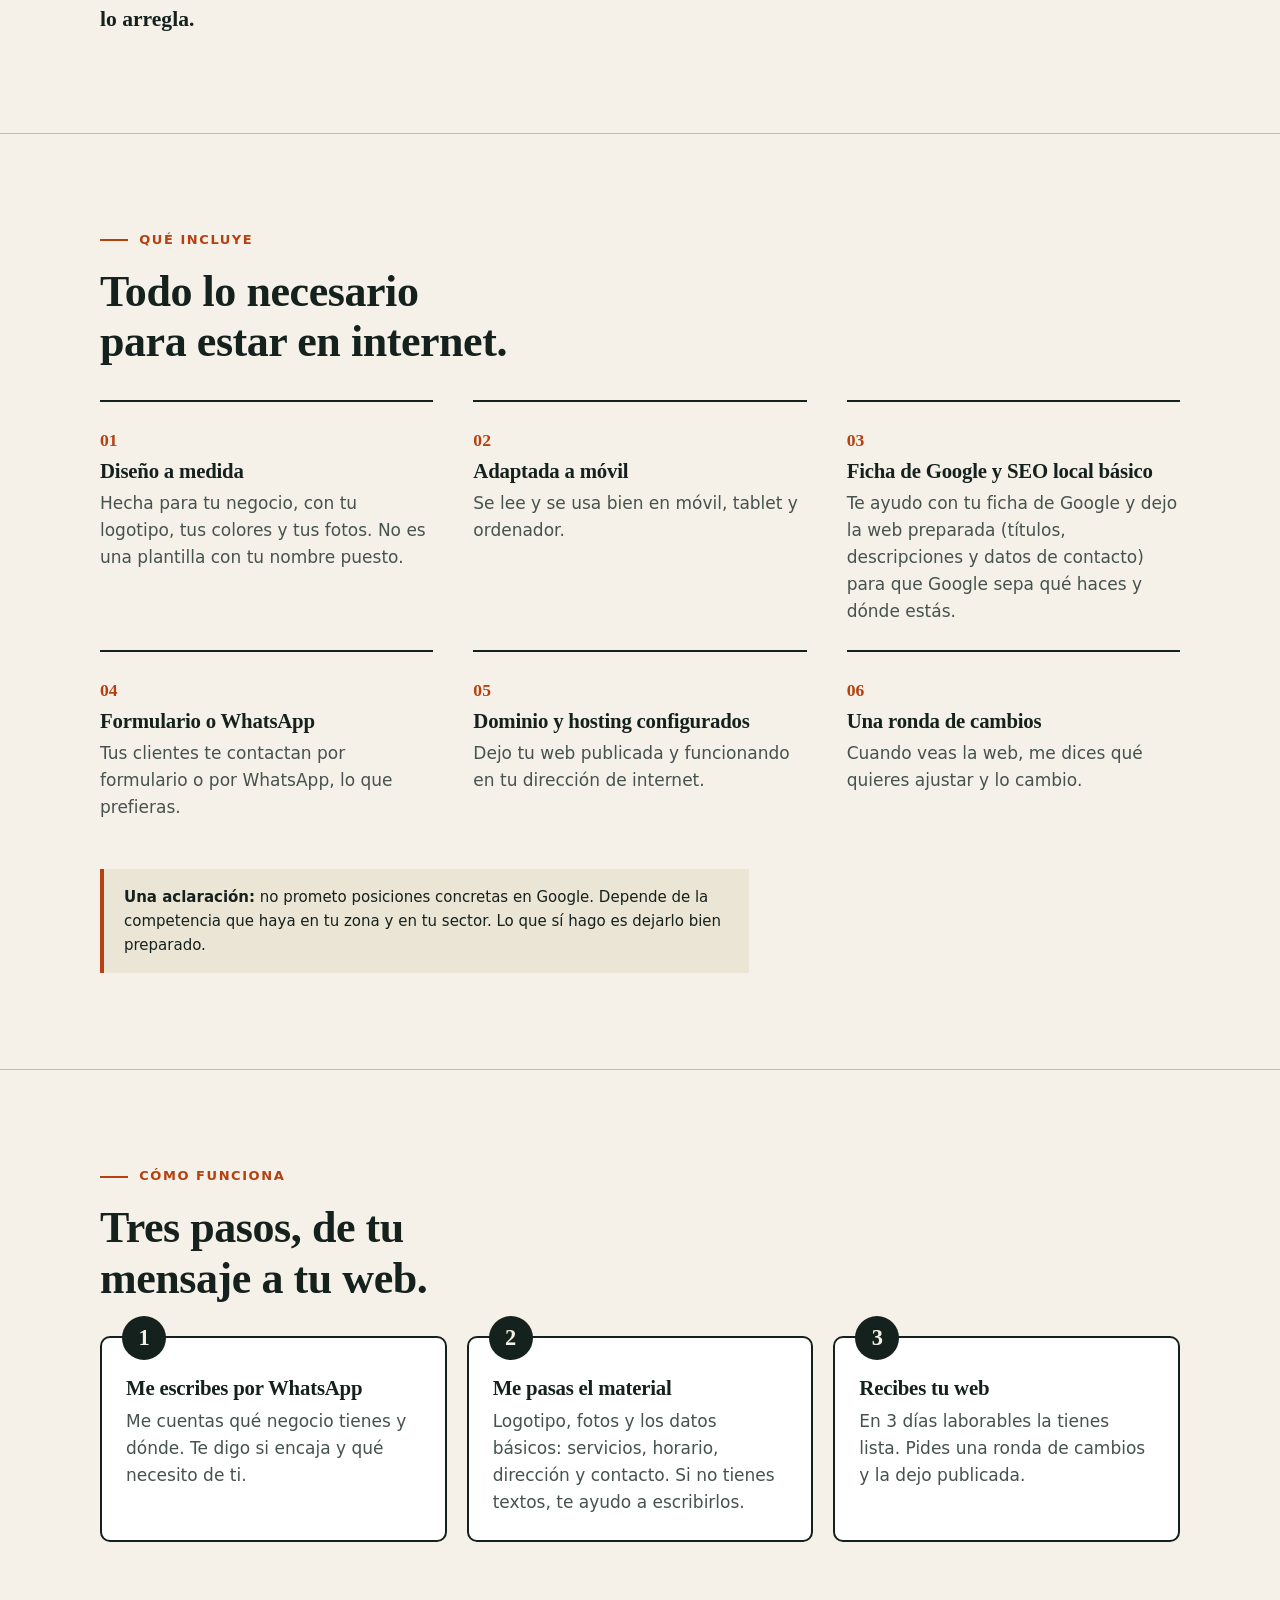
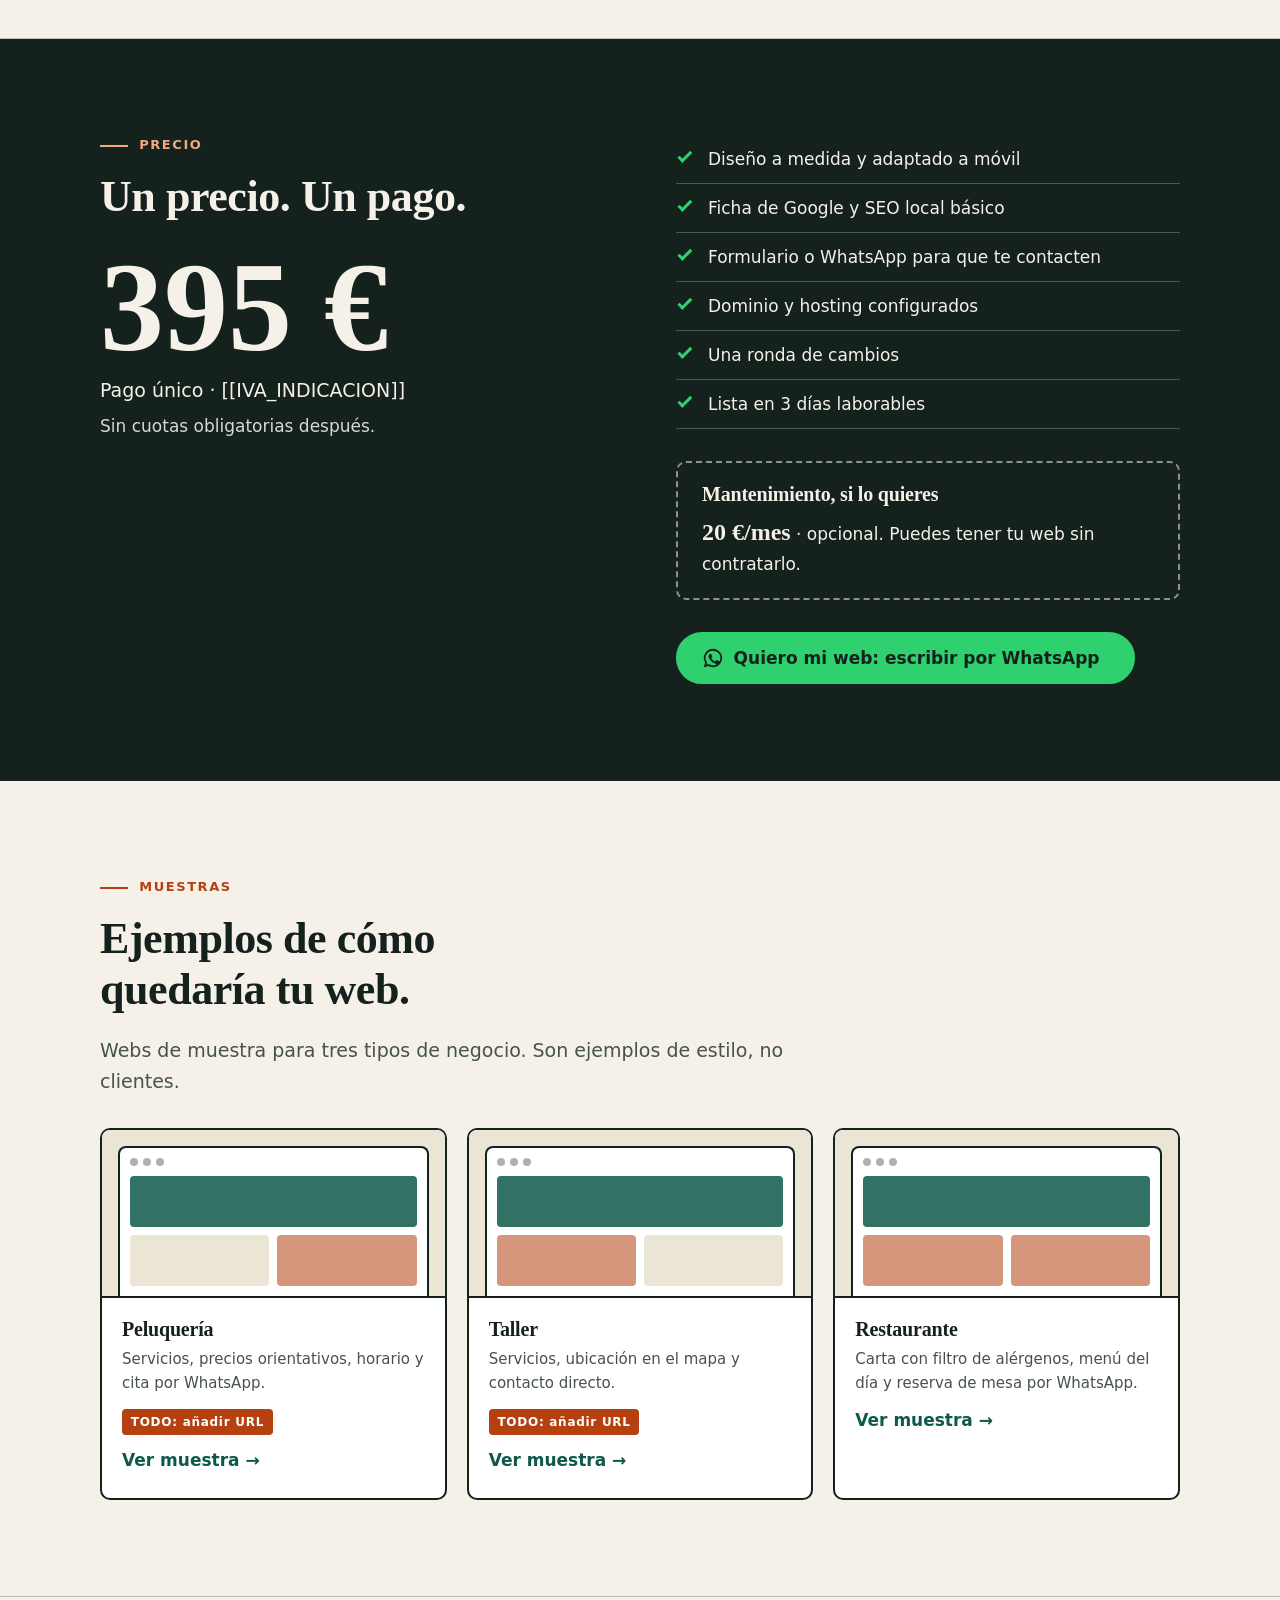
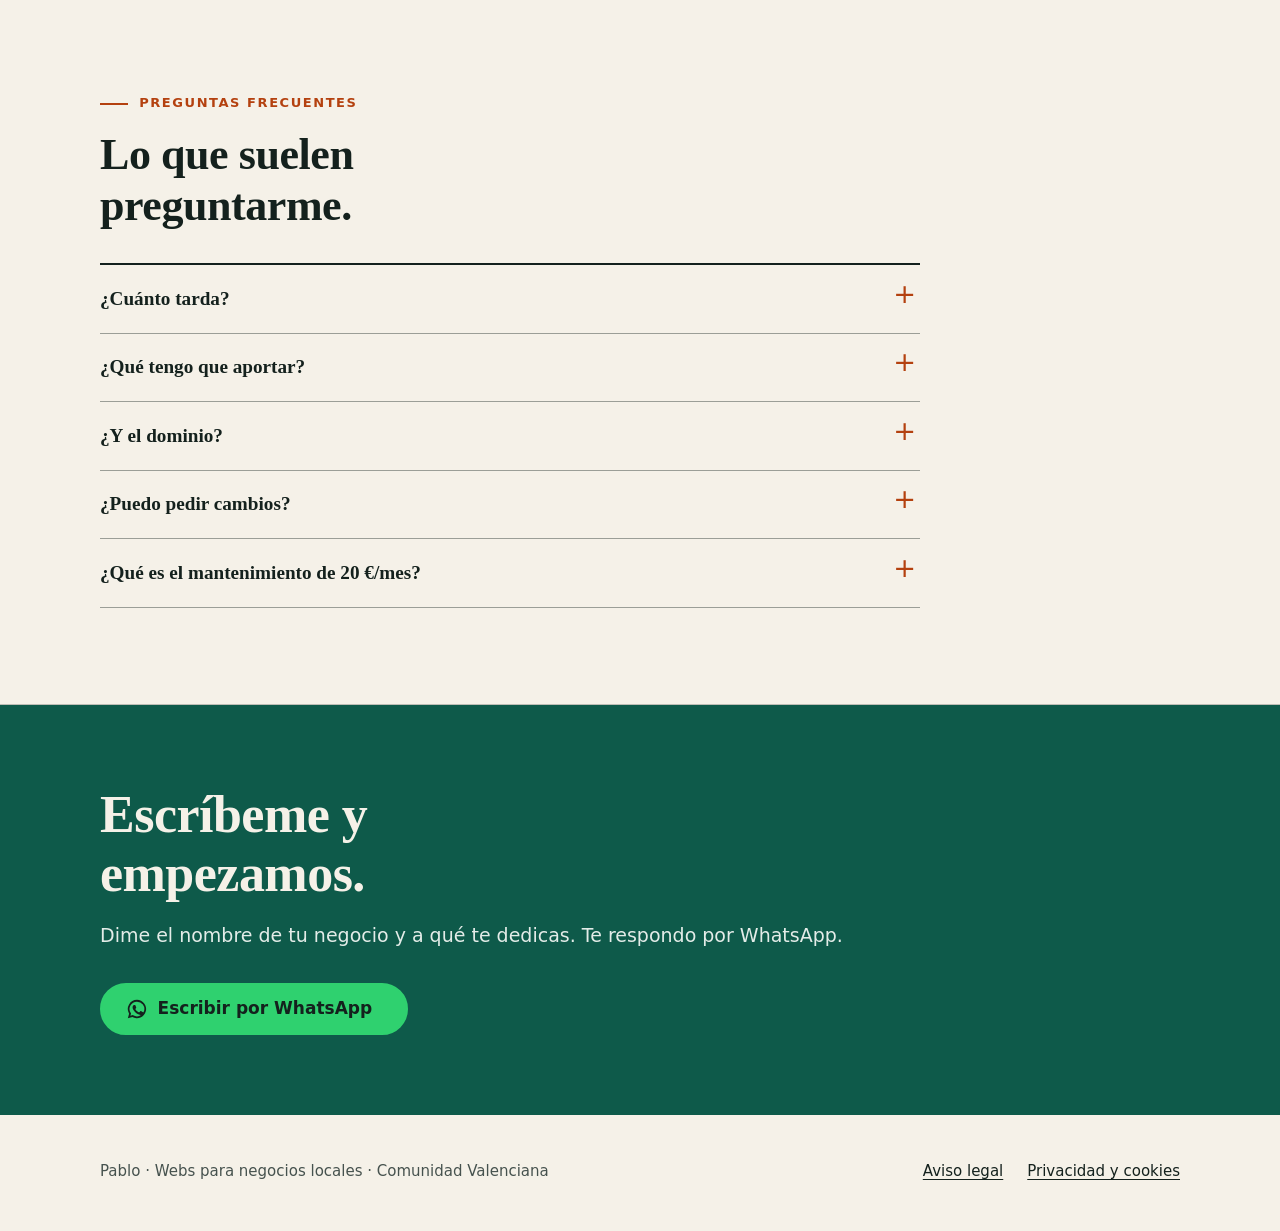
==== commit 0a79a7b3: "Publica la demo de arrocería como muestra de la landing Mueve la demo a site/muestras/restaurante/ p" ====
--- a/site/index.html
+++ b/site/index.html
@@ -197,13 +197,13 @@
         <div class="sample__shot" aria-hidden="true"><div class="browser"><div class="browser__dots"><i></i><i></i><i></i></div><div class="browser__page"><b></b><b></b><b class="a"></b></div></div></div>
         <div class="sample__body"><h3>Peluquería</h3><p>Servicios, precios orientativos, horario y cita por WhatsApp.</p><span class="todo">TODO: añadir URL</span><span class="sample__go">Ver muestra →</span></div>
       </a>
-      <a class="sample" href="demos/taller/">
+      <a class="sample" href="#TODO_URL_MUESTRA_2">
         <div class="sample__shot" aria-hidden="true"><div class="browser"><div class="browser__dots"><i></i><i></i><i></i></div><div class="browser__page"><b></b><b class="a"></b><b></b></div></div></div>
-        <div class="sample__body"><h3>Taller</h3><p>Servicios con precio, presupuesto por WhatsApp y calculadora de mantenimiento.</p><span class="sample__go">Ver muestra →</span></div>
-      </a>
-      <a class="sample" href="#TODO_URL_MUESTRA_3">
-        <div class="sample__shot" aria-hidden="true"><div class="browser"><div class="browser__dots"><i></i><i></i><i></i></div><div class="browser__page"><b></b><b></b><b></b></div></div></div>
-        <div class="sample__body"><h3>Clínica</h3><p>Tratamientos, equipo, horario y formulario de contacto.</p><span class="todo">TODO: añadir URL</span><span class="sample__go">Ver muestra →</span></div>
+        <div class="sample__body"><h3>Taller</h3><p>Servicios, ubicación en el mapa y contacto directo.</p><span class="todo">TODO: añadir URL</span><span class="sample__go">Ver muestra →</span></div>
+      </a>
+      <a class="sample" href="muestras/restaurante/">
+        <div class="sample__shot" aria-hidden="true"><div class="browser"><div class="browser__dots"><i></i><i></i><i></i></div><div class="browser__page"><b></b><b class="a"></b><b class="a"></b></div></div></div>
+        <div class="sample__body"><h3>Restaurante</h3><p>Carta con filtro de alérgenos, menú del día y reserva de mesa por WhatsApp.</p><span class="sample__go">Ver muestra →</span></div>
       </a>
     </div>
   </div>
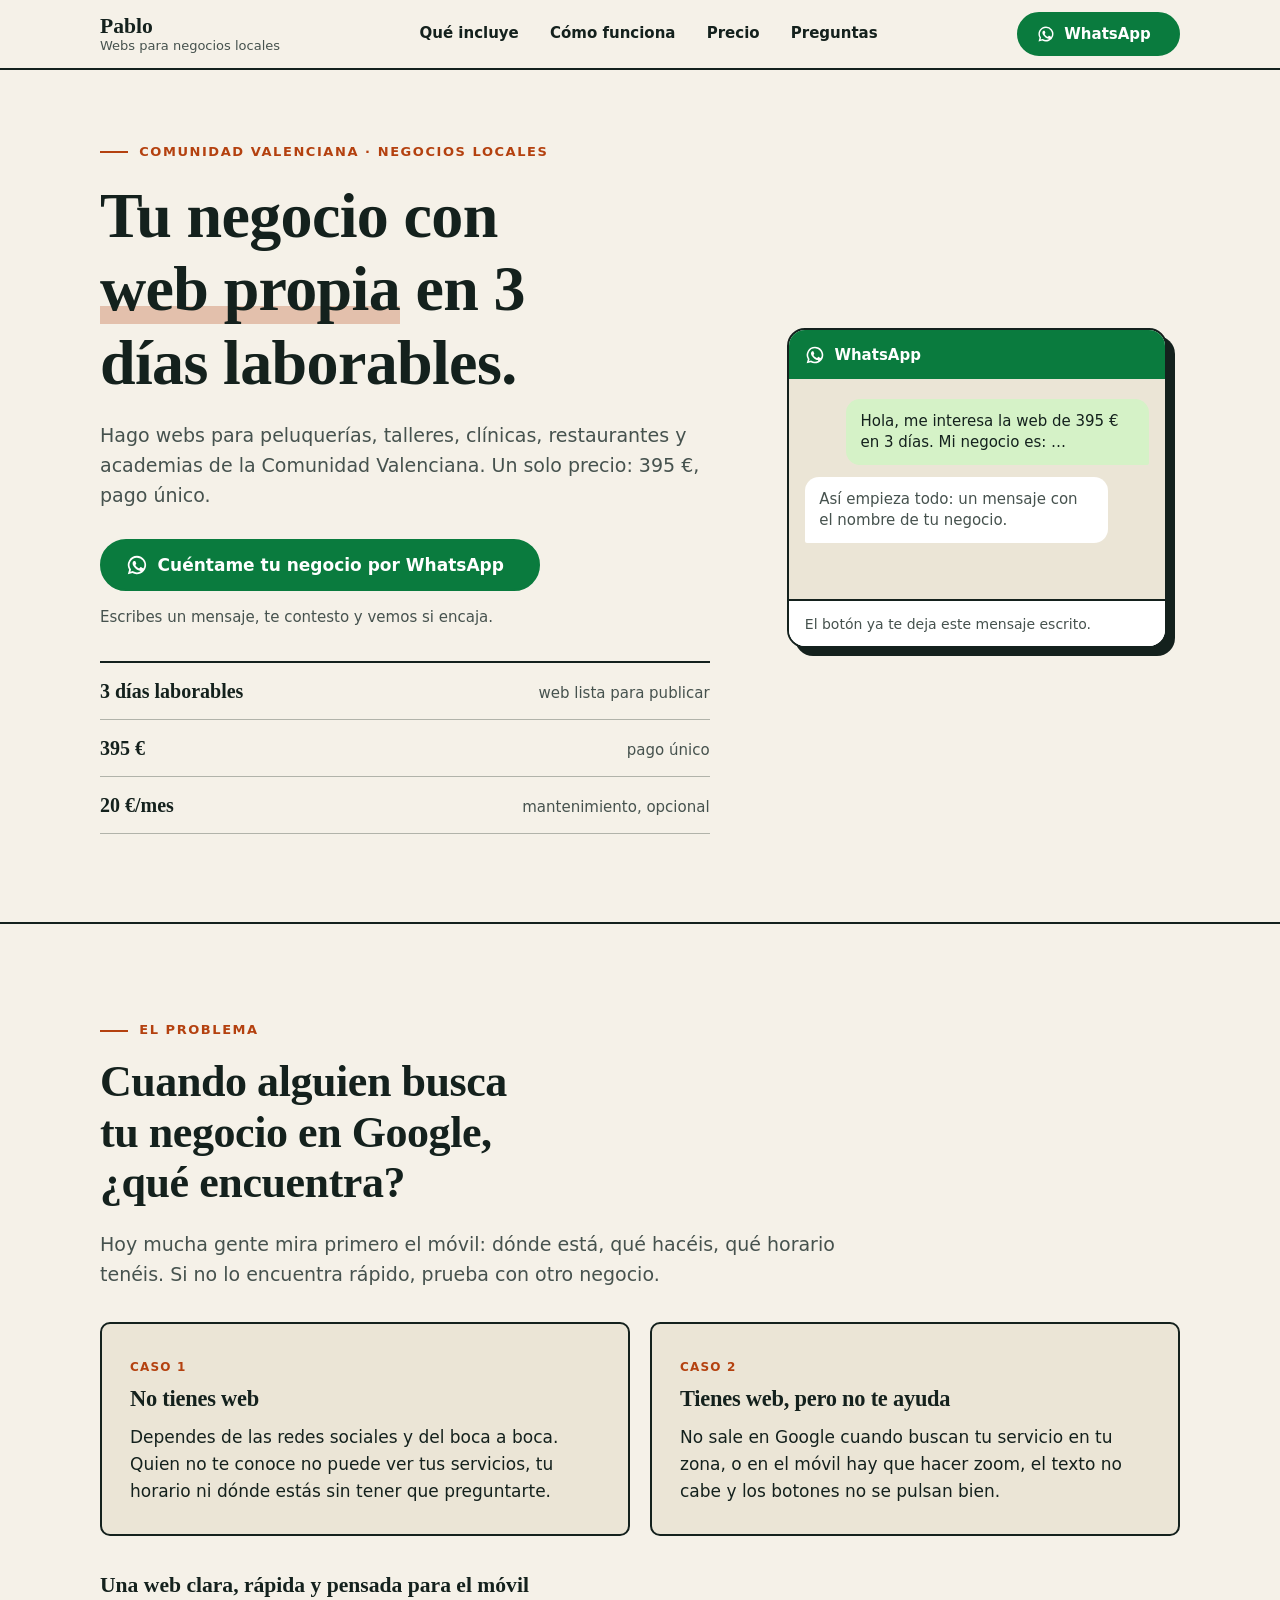
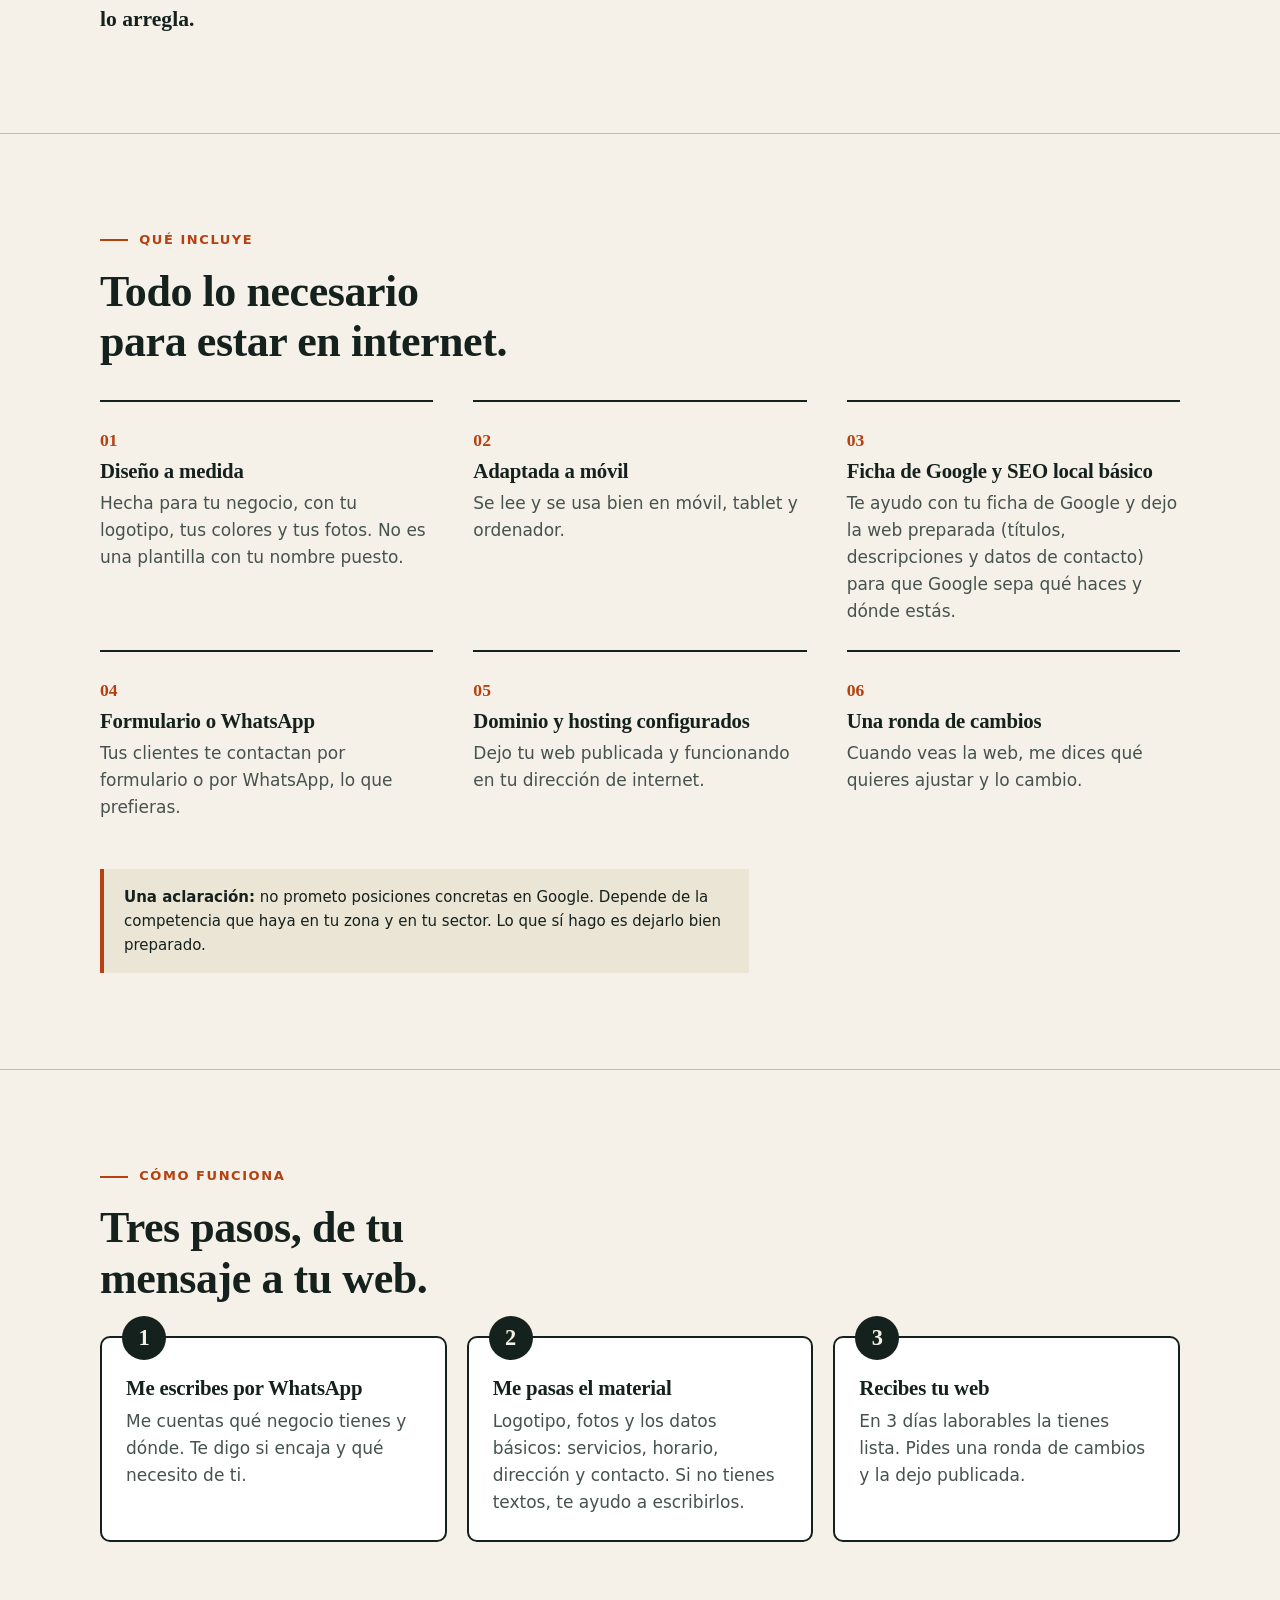
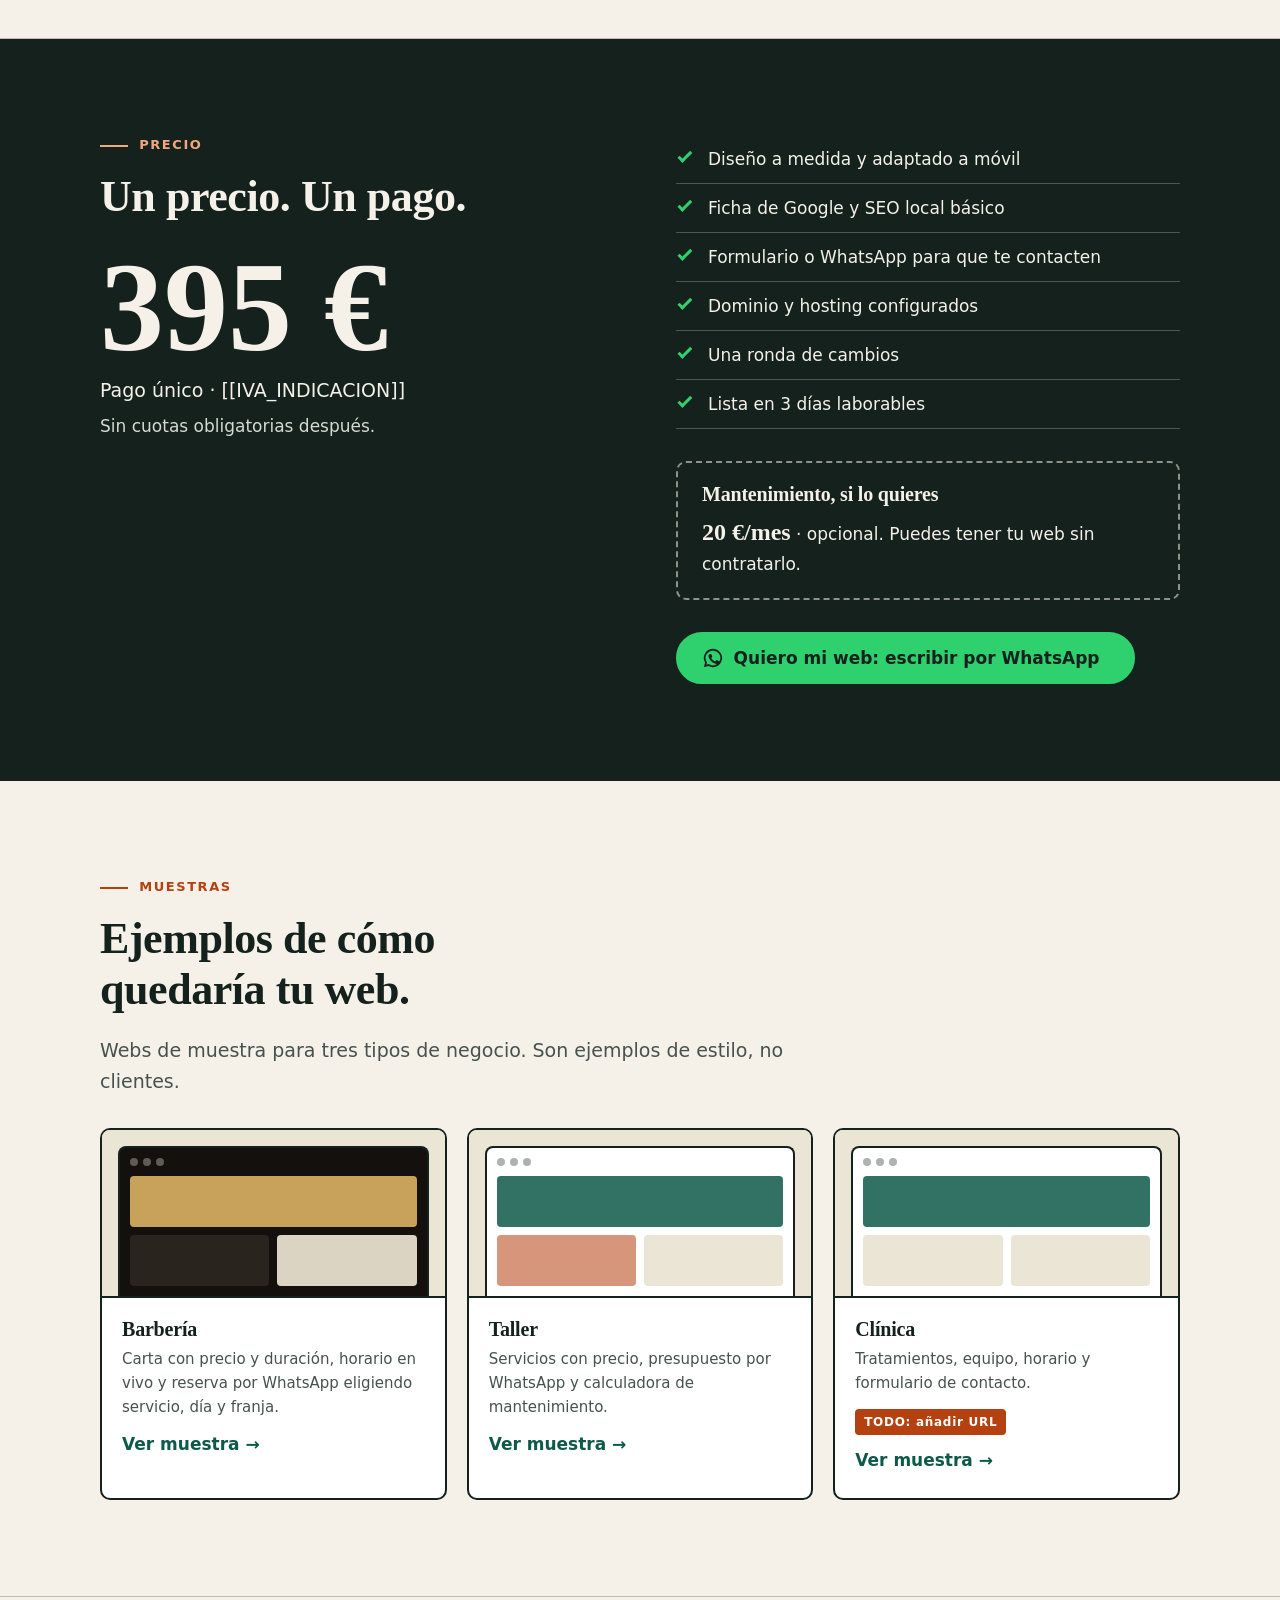
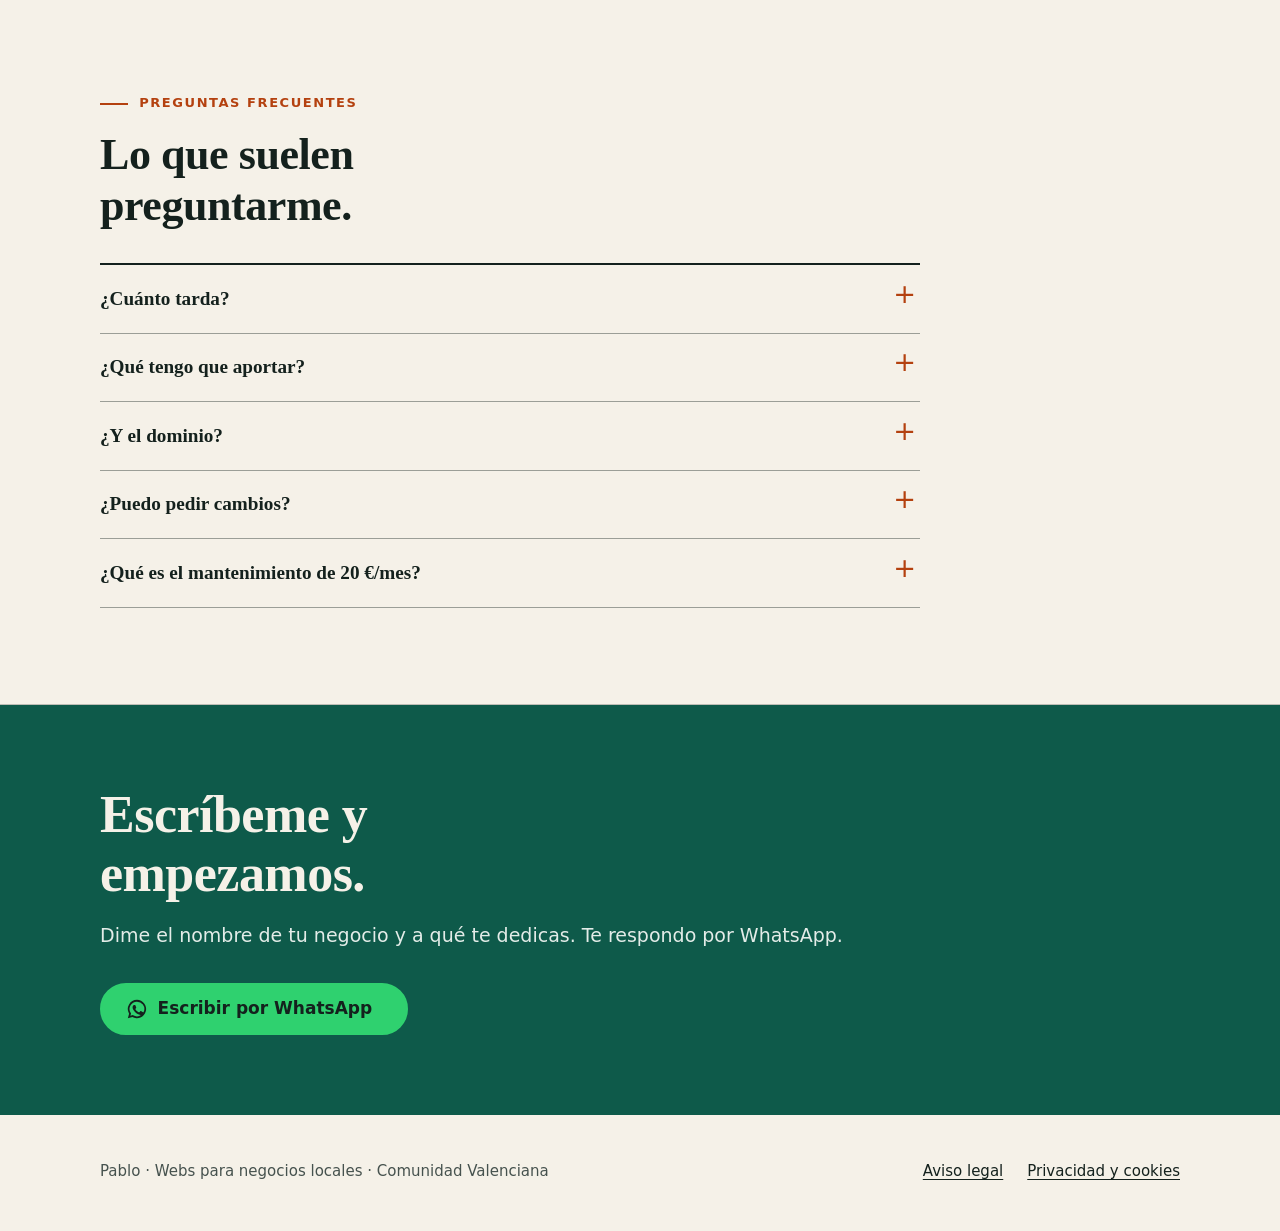
==== commit 356a2256: "Enlaza la demo de barbería desde la tarjeta de muestras de la landing La tarjeta «Peluquería» pasa a" ====
--- a/site/index.html
+++ b/site/index.html
@@ -193,17 +193,17 @@
     <h2>Ejemplos de cómo quedaría tu web.</h2>
     <p class="lead">Webs de muestra para tres tipos de negocio. Son ejemplos de estilo, no clientes.</p>
     <div class="cols cols--3">
-      <a class="sample" href="#TODO_URL_MUESTRA_1">
-        <div class="sample__shot" aria-hidden="true"><div class="browser"><div class="browser__dots"><i></i><i></i><i></i></div><div class="browser__page"><b></b><b></b><b class="a"></b></div></div></div>
-        <div class="sample__body"><h3>Peluquería</h3><p>Servicios, precios orientativos, horario y cita por WhatsApp.</p><span class="todo">TODO: añadir URL</span><span class="sample__go">Ver muestra →</span></div>
-      </a>
-      <a class="sample" href="#TODO_URL_MUESTRA_2">
+      <a class="sample" href="demos/barberia/">
+        <div class="sample__shot" aria-hidden="true"><div class="browser browser--barberia"><div class="browser__dots"><i></i><i></i><i></i></div><div class="browser__page"><b></b><b></b><b class="a"></b></div></div></div>
+        <div class="sample__body"><h3>Barbería</h3><p>Carta con precio y duración, horario en vivo y reserva por WhatsApp eligiendo servicio, día y franja.</p><span class="sample__go">Ver muestra →</span></div>
+      </a>
+      <a class="sample" href="demos/taller/">
         <div class="sample__shot" aria-hidden="true"><div class="browser"><div class="browser__dots"><i></i><i></i><i></i></div><div class="browser__page"><b></b><b class="a"></b><b></b></div></div></div>
-        <div class="sample__body"><h3>Taller</h3><p>Servicios, ubicación en el mapa y contacto directo.</p><span class="todo">TODO: añadir URL</span><span class="sample__go">Ver muestra →</span></div>
-      </a>
-      <a class="sample" href="muestras/restaurante/">
-        <div class="sample__shot" aria-hidden="true"><div class="browser"><div class="browser__dots"><i></i><i></i><i></i></div><div class="browser__page"><b></b><b class="a"></b><b class="a"></b></div></div></div>
-        <div class="sample__body"><h3>Restaurante</h3><p>Carta con filtro de alérgenos, menú del día y reserva de mesa por WhatsApp.</p><span class="sample__go">Ver muestra →</span></div>
+        <div class="sample__body"><h3>Taller</h3><p>Servicios con precio, presupuesto por WhatsApp y calculadora de mantenimiento.</p><span class="sample__go">Ver muestra →</span></div>
+      </a>
+      <a class="sample" href="#TODO_URL_MUESTRA_3">
+        <div class="sample__shot" aria-hidden="true"><div class="browser"><div class="browser__dots"><i></i><i></i><i></i></div><div class="browser__page"><b></b><b></b><b></b></div></div></div>
+        <div class="sample__body"><h3>Clínica</h3><p>Tratamientos, equipo, horario y formulario de contacto.</p><span class="todo">TODO: añadir URL</span><span class="sample__go">Ver muestra →</span></div>
       </a>
     </div>
   </div>
--- a/site/assets/styles.css
+++ b/site/assets/styles.css
@@ -140,6 +140,11 @@
 .browser__page b{display:block;border-radius:4px;background:var(--paper-2)}
 .browser__page b:first-child{grid-column:1/-1;background:var(--brand);opacity:.85}
 .browser__page b.a{background:var(--accent);opacity:.55}
+.browser--barberia{background:#13100D}
+.browser--barberia .browser__dots i{background:#F2E9D8}
+.browser--barberia .browser__page b{background:#2A241E}
+.browser--barberia .browser__page b:first-child{background:#C8A15A;opacity:1}
+.browser--barberia .browser__page b.a{background:#F2E9D8;opacity:.9}
 .sample__body{padding:1.25rem 1.25rem 1.5rem}
 .sample__body h3{font-size:1.25rem;margin-bottom:.35rem}
 .sample__body p{margin:0 0 .75rem;color:var(--muted);font-size:.9375rem}
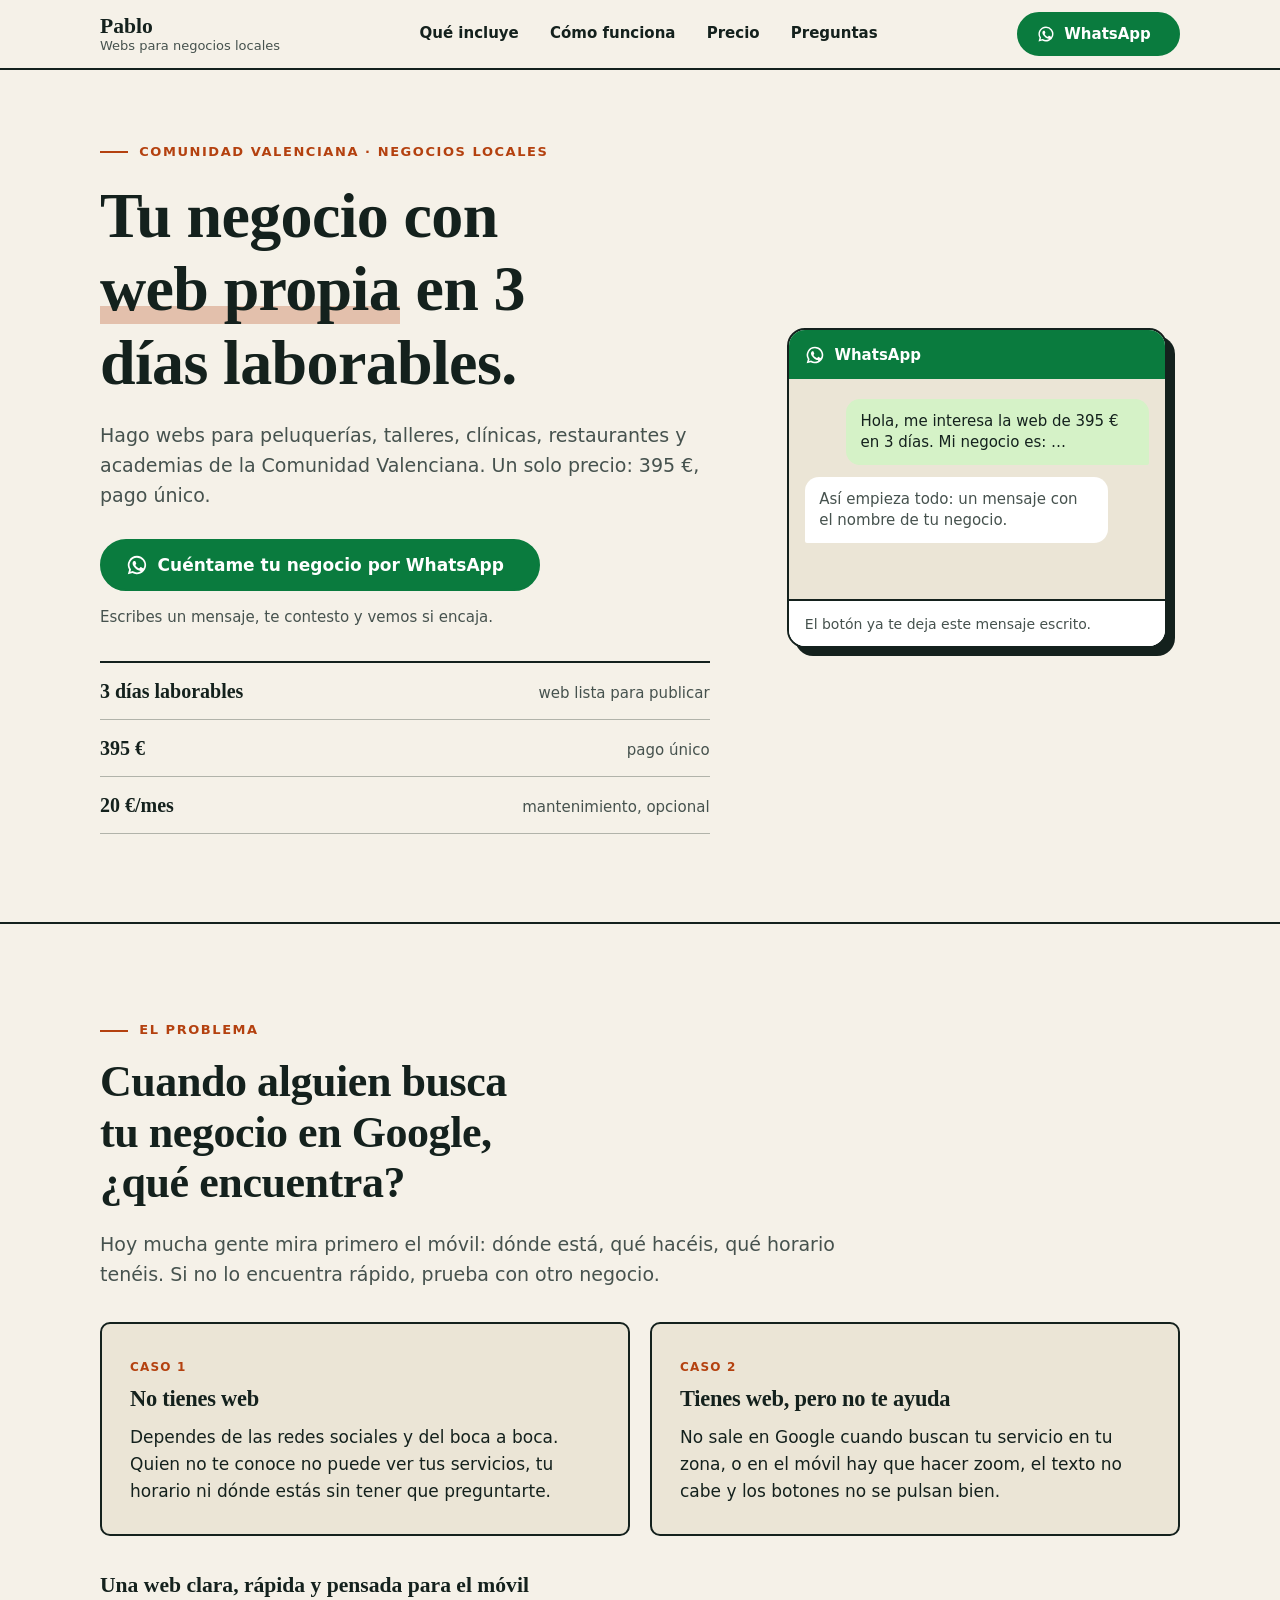
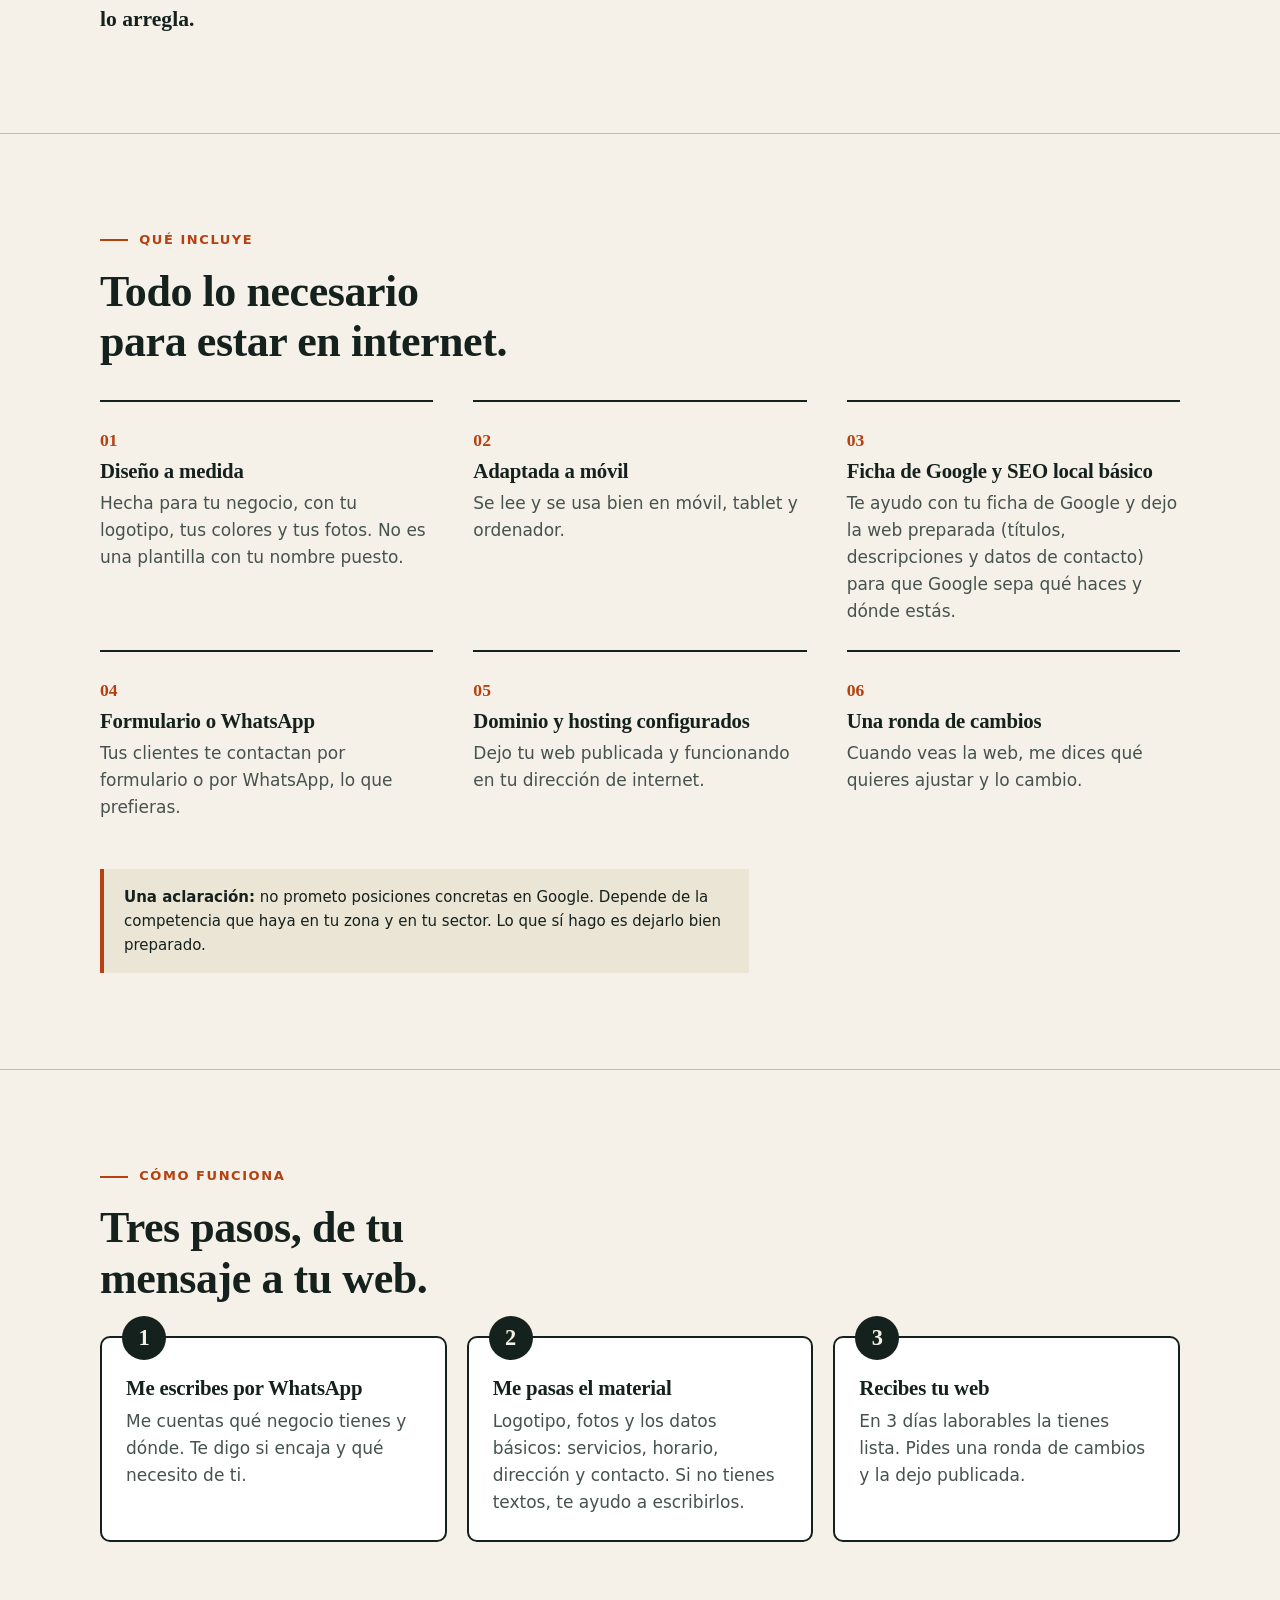
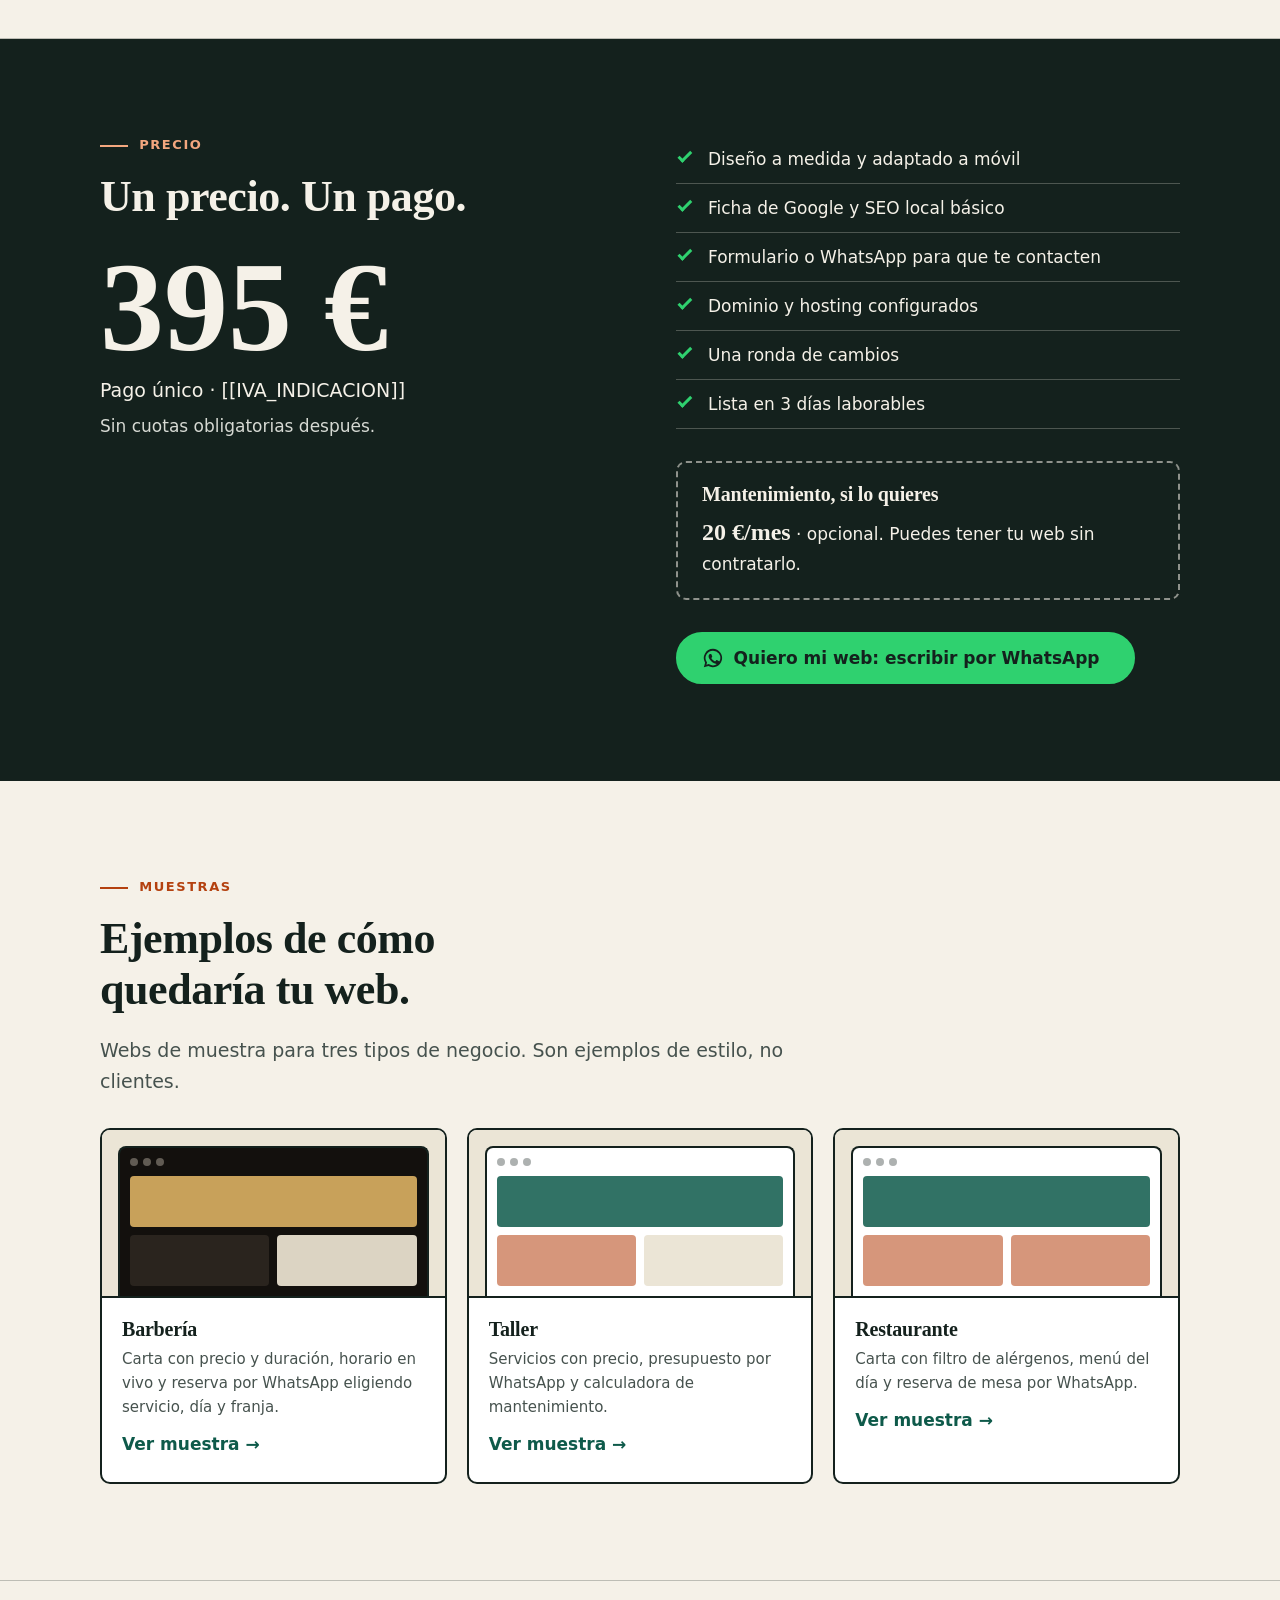
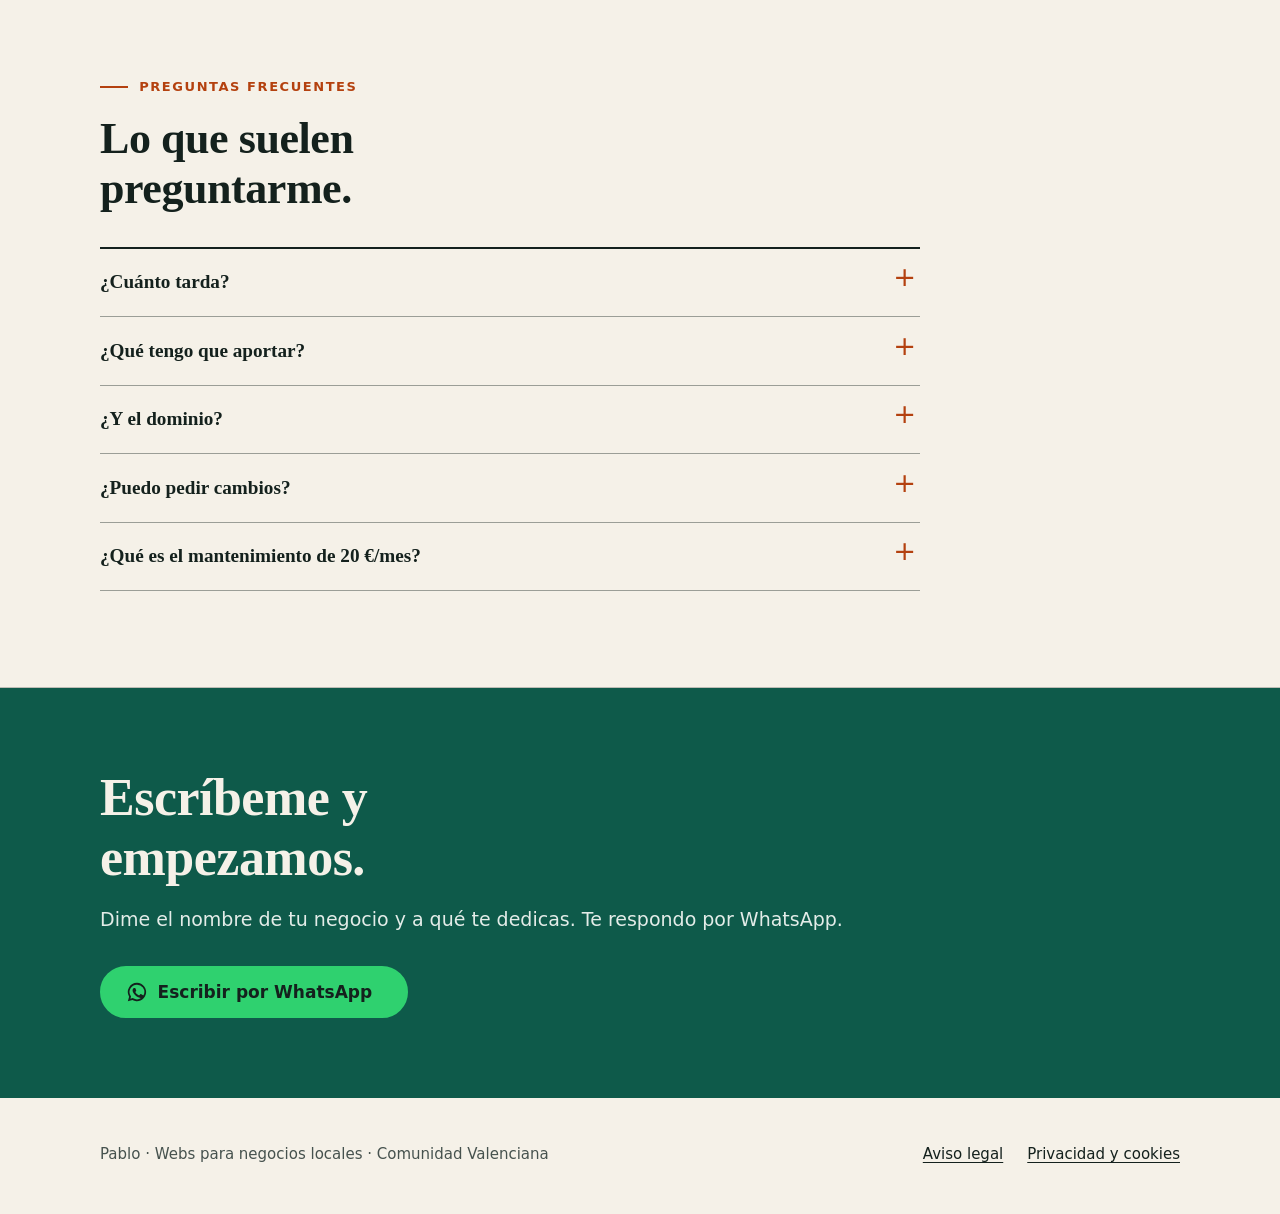
==== commit 8d957f06: "Merge branch 'main' into claude/festive-feynman-5jxm6j" ====
--- a/site/index.html
+++ b/site/index.html
@@ -201,9 +201,9 @@
         <div class="sample__shot" aria-hidden="true"><div class="browser"><div class="browser__dots"><i></i><i></i><i></i></div><div class="browser__page"><b></b><b class="a"></b><b></b></div></div></div>
         <div class="sample__body"><h3>Taller</h3><p>Servicios con precio, presupuesto por WhatsApp y calculadora de mantenimiento.</p><span class="sample__go">Ver muestra →</span></div>
       </a>
-      <a class="sample" href="#TODO_URL_MUESTRA_3">
-        <div class="sample__shot" aria-hidden="true"><div class="browser"><div class="browser__dots"><i></i><i></i><i></i></div><div class="browser__page"><b></b><b></b><b></b></div></div></div>
-        <div class="sample__body"><h3>Clínica</h3><p>Tratamientos, equipo, horario y formulario de contacto.</p><span class="todo">TODO: añadir URL</span><span class="sample__go">Ver muestra →</span></div>
+      <a class="sample" href="muestras/restaurante/">
+        <div class="sample__shot" aria-hidden="true"><div class="browser"><div class="browser__dots"><i></i><i></i><i></i></div><div class="browser__page"><b></b><b class="a"></b><b class="a"></b></div></div></div>
+        <div class="sample__body"><h3>Restaurante</h3><p>Carta con filtro de alérgenos, menú del día y reserva de mesa por WhatsApp.</p><span class="sample__go">Ver muestra →</span></div>
       </a>
     </div>
   </div>
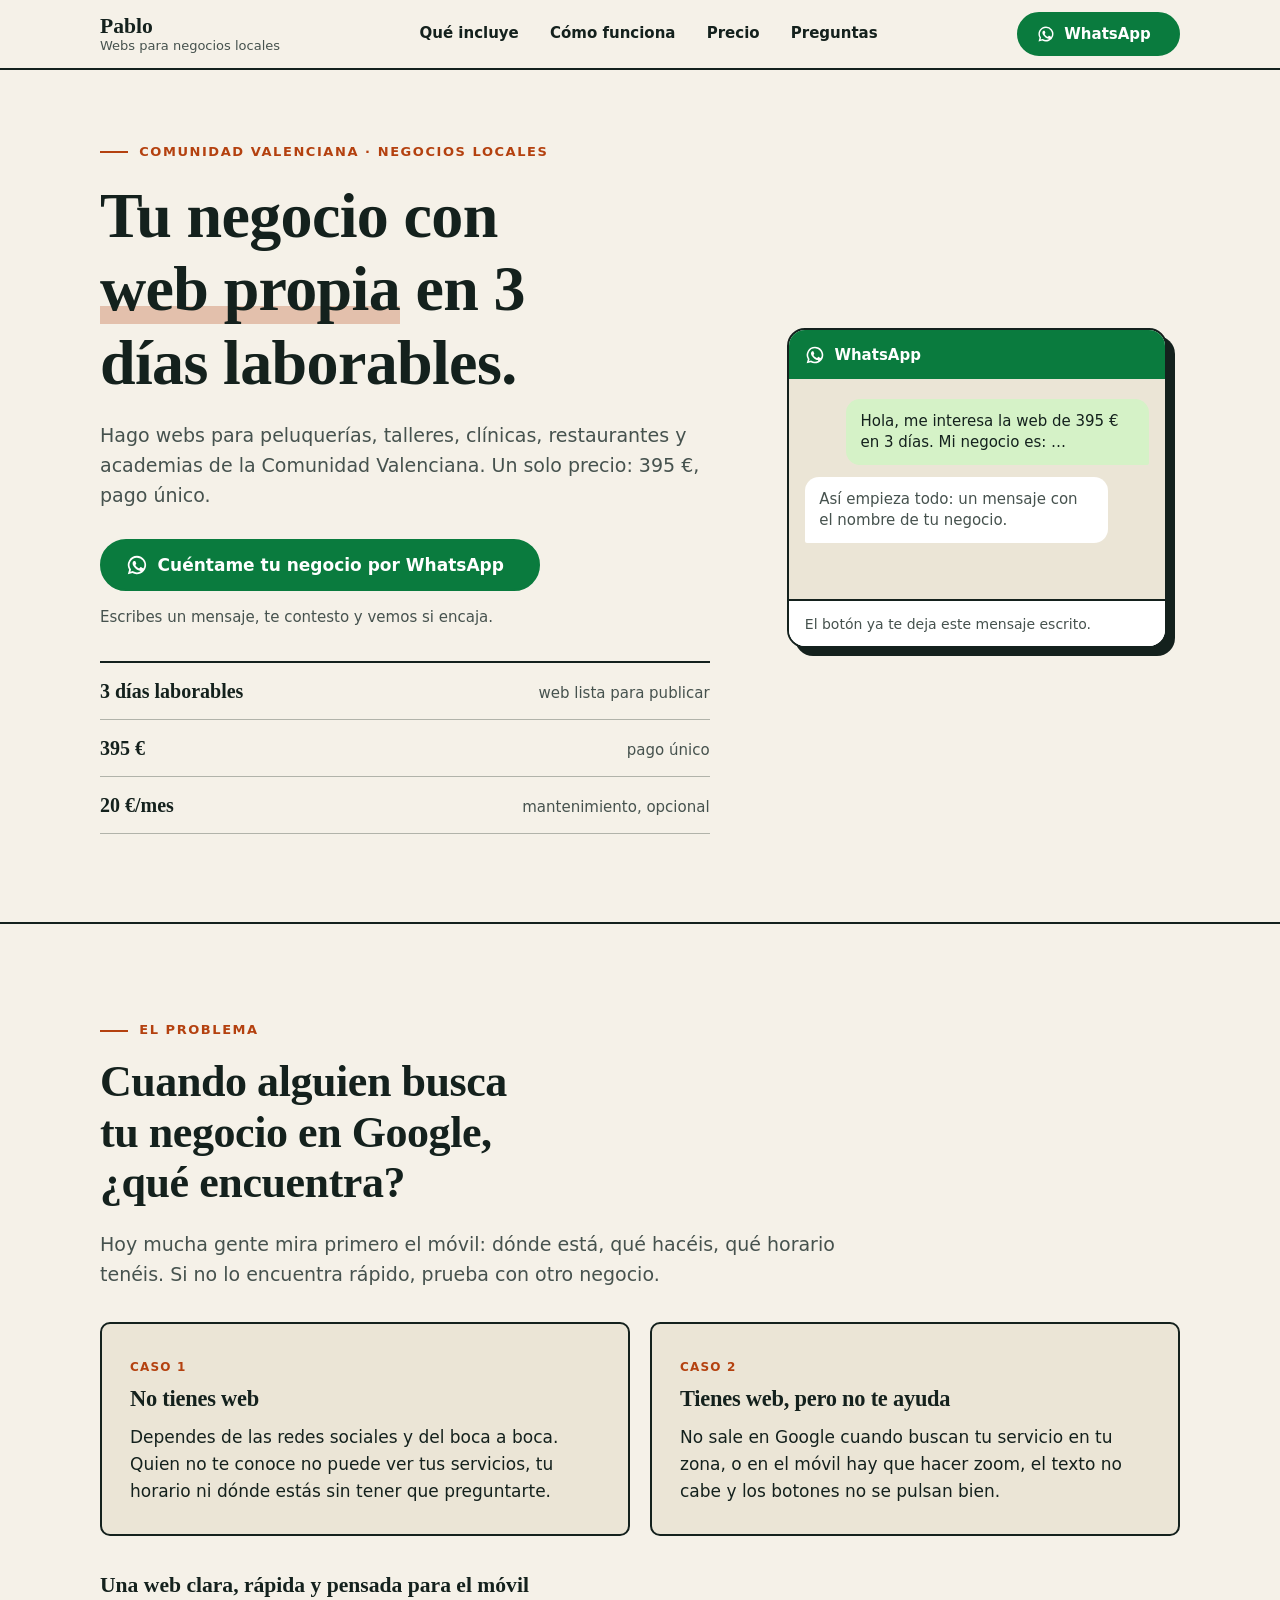
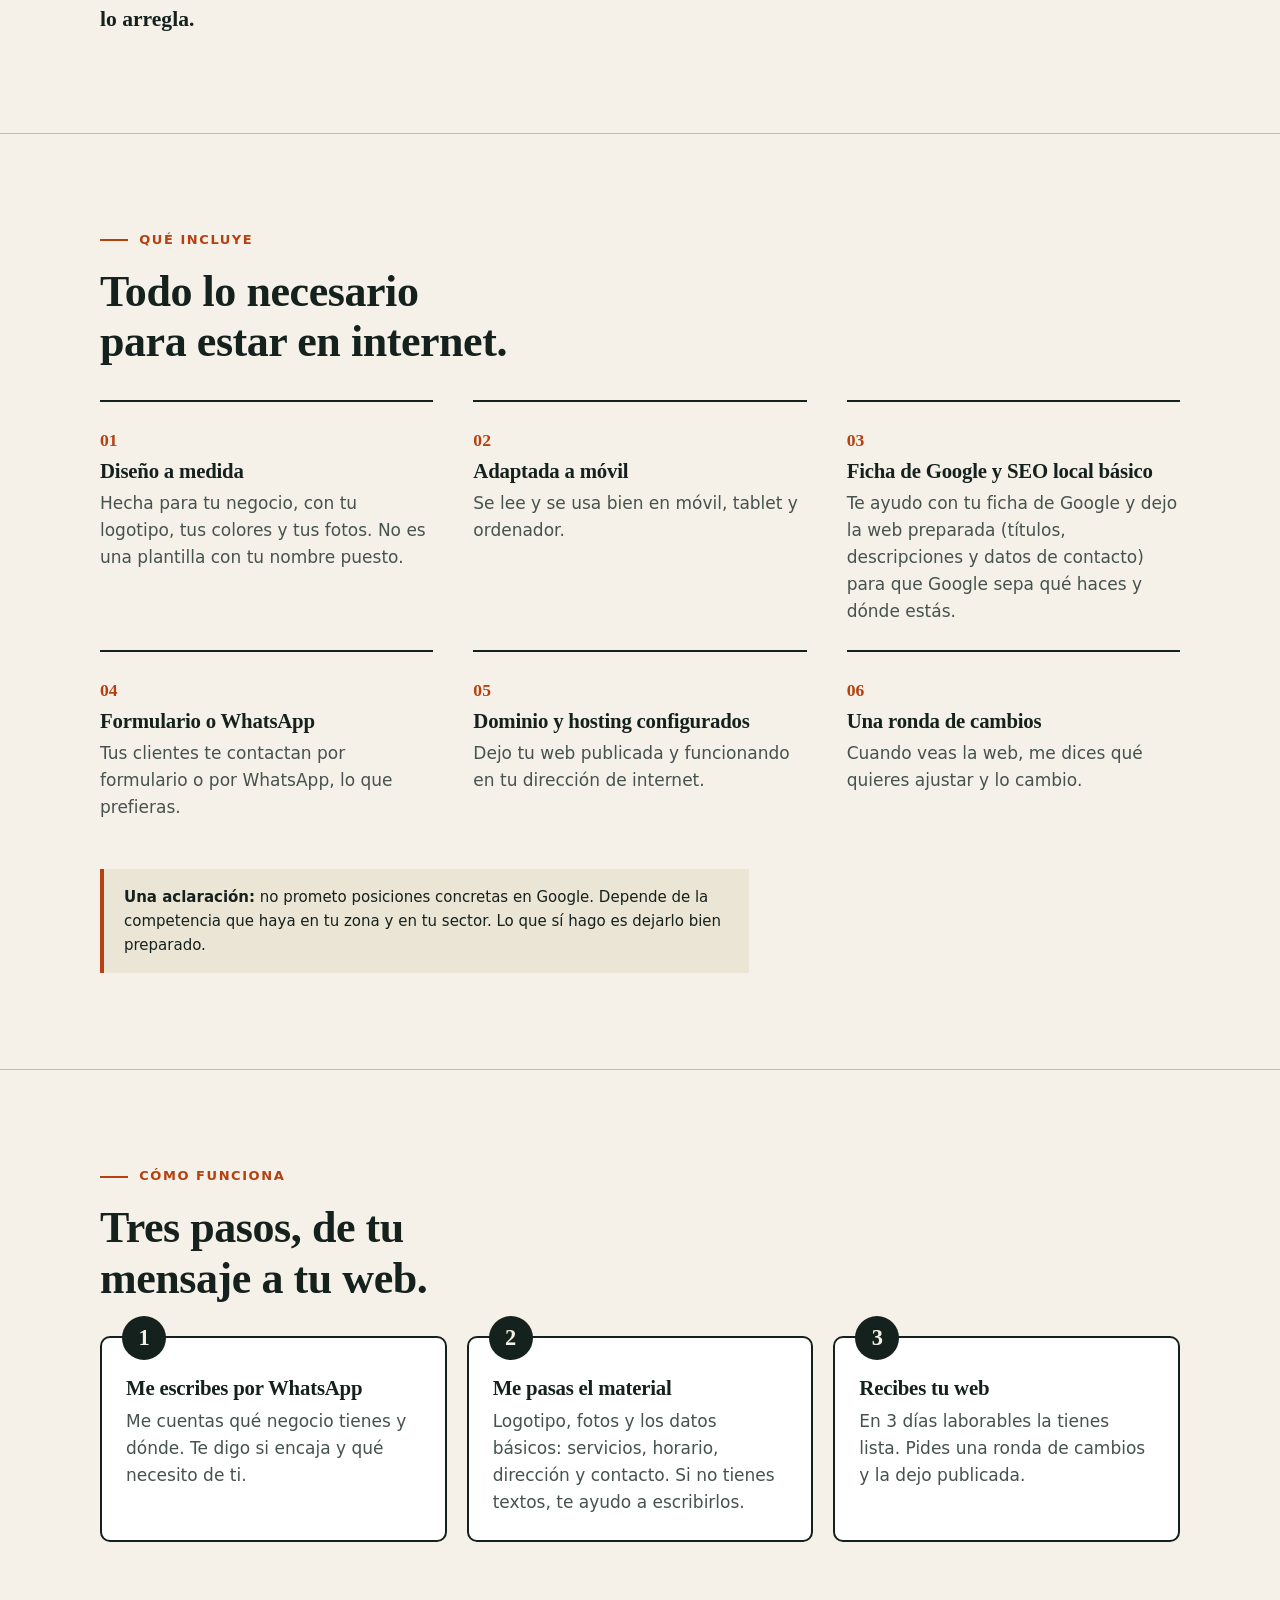
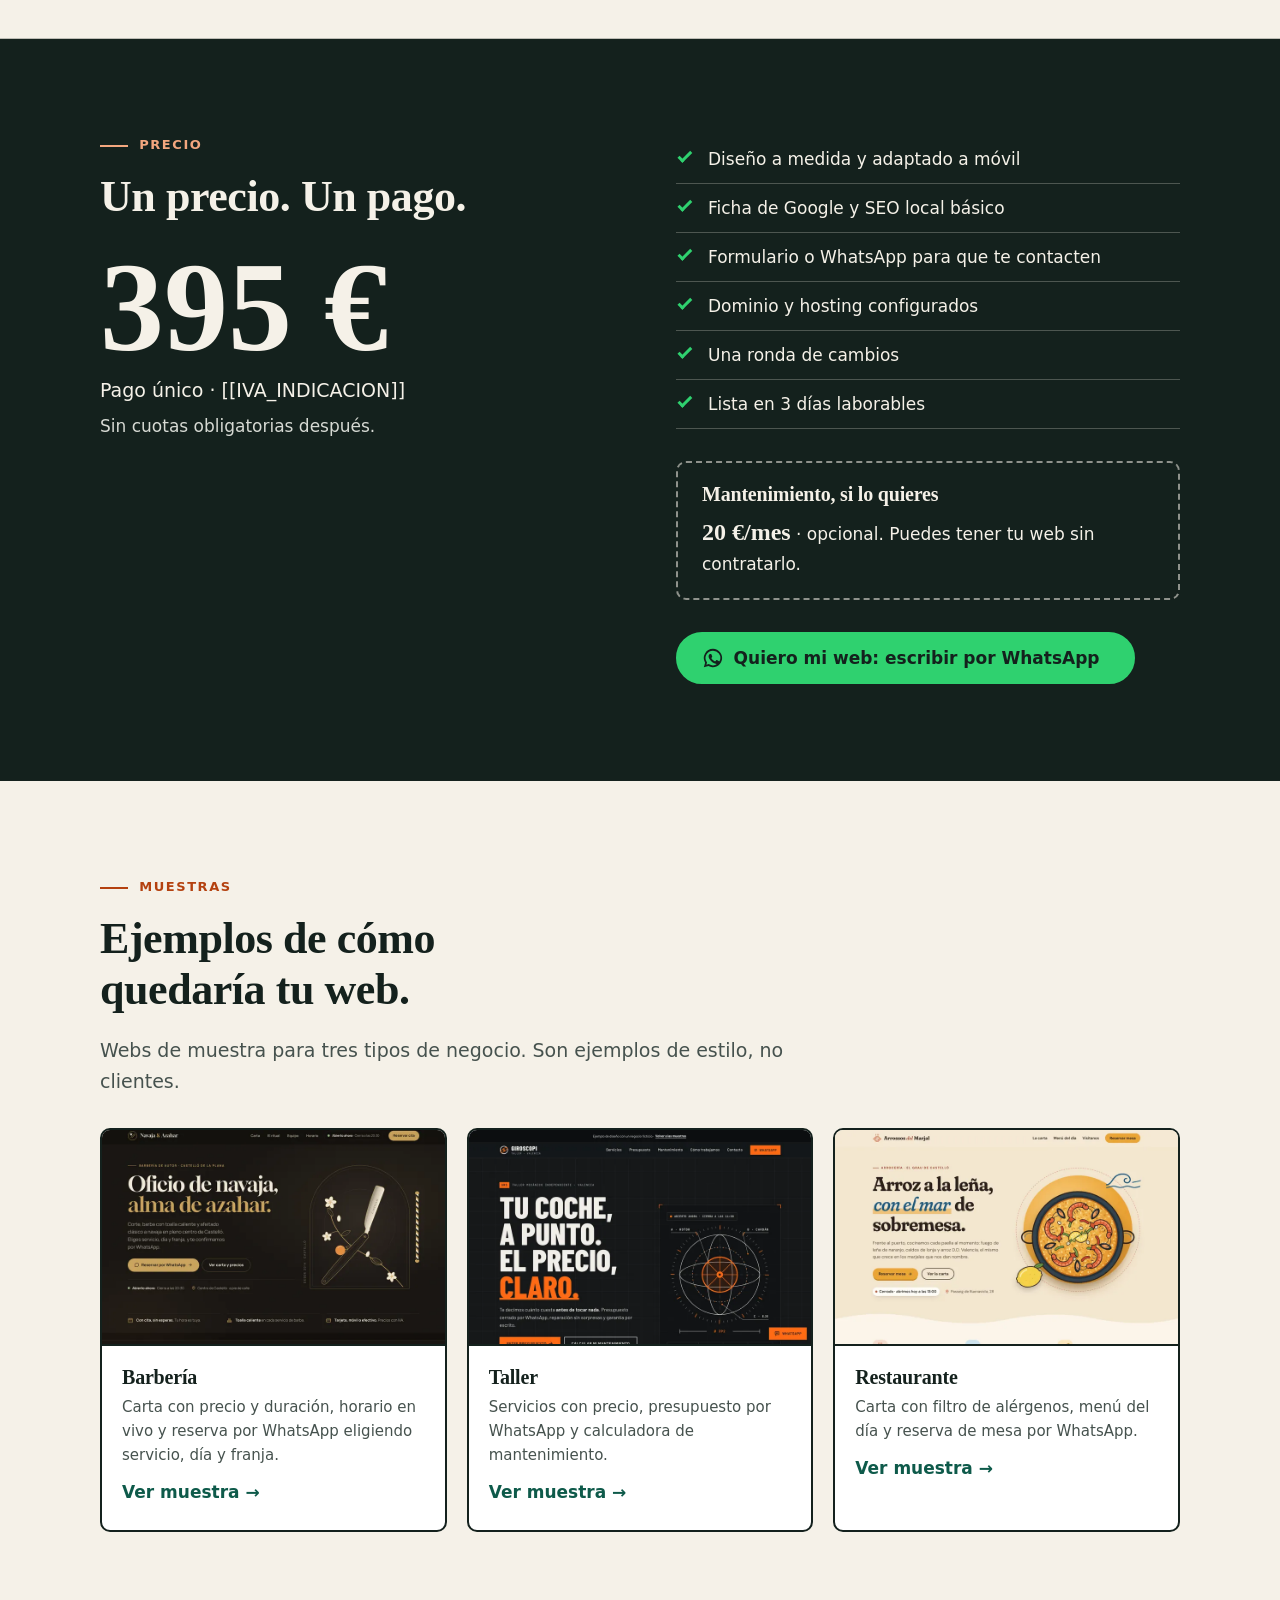
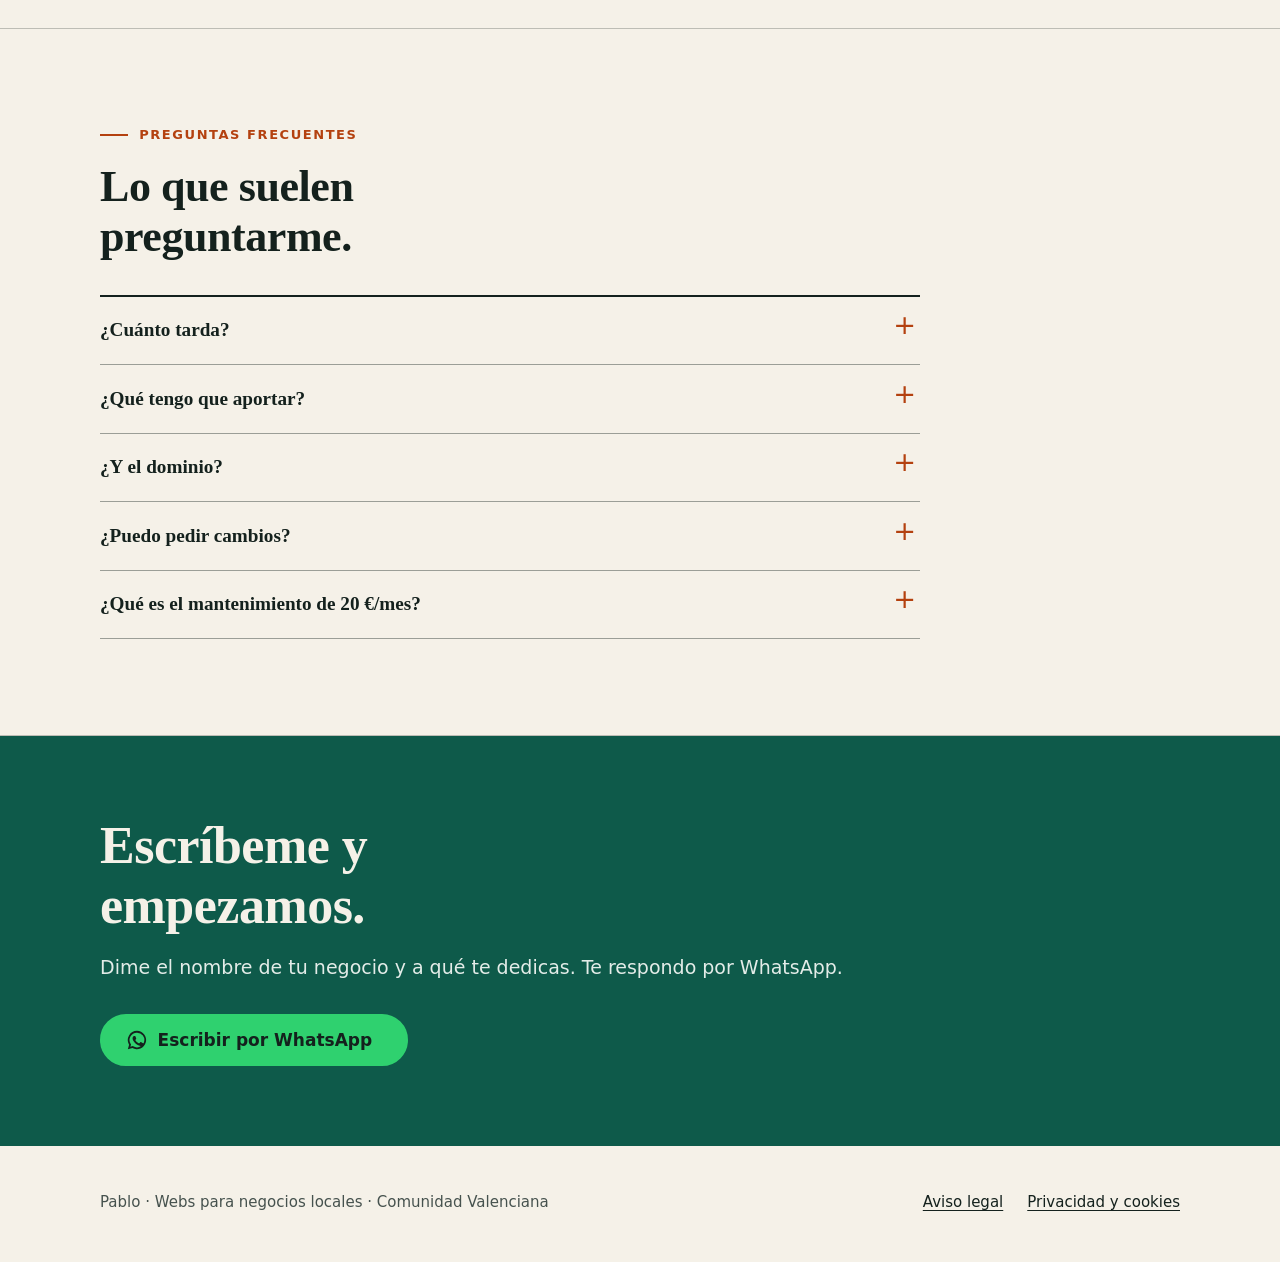
==== commit 2fc7268a: "Muestras en site/muestras (barbería, taller, restaurante) y tarjetas con capturas - Mueve demos/barb" ====
--- a/site/index.html
+++ b/site/index.html
@@ -193,17 +193,17 @@
     <h2>Ejemplos de cómo quedaría tu web.</h2>
     <p class="lead">Webs de muestra para tres tipos de negocio. Son ejemplos de estilo, no clientes.</p>
     <div class="cols cols--3">
-      <a class="sample" href="demos/barberia/">
-        <div class="sample__shot" aria-hidden="true"><div class="browser browser--barberia"><div class="browser__dots"><i></i><i></i><i></i></div><div class="browser__page"><b></b><b></b><b class="a"></b></div></div></div>
-        <div class="sample__body"><h3>Barbería</h3><p>Carta con precio y duración, horario en vivo y reserva por WhatsApp eligiendo servicio, día y franja.</p><span class="sample__go">Ver muestra →</span></div>
-      </a>
-      <a class="sample" href="demos/taller/">
-        <div class="sample__shot" aria-hidden="true"><div class="browser"><div class="browser__dots"><i></i><i></i><i></i></div><div class="browser__page"><b></b><b class="a"></b><b></b></div></div></div>
-        <div class="sample__body"><h3>Taller</h3><p>Servicios con precio, presupuesto por WhatsApp y calculadora de mantenimiento.</p><span class="sample__go">Ver muestra →</span></div>
+      <a class="sample" href="muestras/barberia/">
+        <div class="sample__shot"><img src="assets/muestras/barberia.webp" width="800" height="500" loading="lazy" decoding="async" alt="Captura de la web de muestra de una barbería: titular, botón de reserva y horario en vivo."></div>
+        <div class="sample__body"><h3>Barbería</h3><p>Carta con precio y duración, horario en vivo y reserva por WhatsApp eligiendo servicio, día y franja.</p><span class="sample__go">Ver muestra<span class="sr-only"> de barbería</span> →</span></div>
+      </a>
+      <a class="sample" href="muestras/taller/">
+        <div class="sample__shot"><img src="assets/muestras/taller.webp" width="800" height="500" loading="lazy" decoding="async" alt="Captura de la web de muestra de un taller mecánico: titular, presupuesto por WhatsApp y horario."></div>
+        <div class="sample__body"><h3>Taller</h3><p>Servicios con precio, presupuesto por WhatsApp y calculadora de mantenimiento.</p><span class="sample__go">Ver muestra<span class="sr-only"> de taller</span> →</span></div>
       </a>
       <a class="sample" href="muestras/restaurante/">
-        <div class="sample__shot" aria-hidden="true"><div class="browser"><div class="browser__dots"><i></i><i></i><i></i></div><div class="browser__page"><b></b><b class="a"></b><b class="a"></b></div></div></div>
-        <div class="sample__body"><h3>Restaurante</h3><p>Carta con filtro de alérgenos, menú del día y reserva de mesa por WhatsApp.</p><span class="sample__go">Ver muestra →</span></div>
+        <div class="sample__shot"><img src="assets/muestras/restaurante.webp" width="800" height="500" loading="lazy" decoding="async" alt="Captura de la web de muestra de una arrocería: titular, reserva de mesa y horario."></div>
+        <div class="sample__body"><h3>Restaurante</h3><p>Carta con filtro de alérgenos, menú del día y reserva de mesa por WhatsApp.</p><span class="sample__go">Ver muestra<span class="sr-only"> de restaurante</span> →</span></div>
       </a>
     </div>
   </div>
--- a/site/assets/styles.css
+++ b/site/assets/styles.css
@@ -132,23 +132,11 @@
 /* Muestras */
 .sample{display:flex;flex-direction:column;background:#fff;border:2px solid var(--line);border-radius:var(--radius);overflow:hidden;text-decoration:none;color:var(--ink);transition:transform .15s,box-shadow .15s}
 .sample:hover{color:var(--ink);transform:translate(-3px,-3px);box-shadow:6px 6px 0 var(--line)}
-.sample__shot{background:var(--paper-2);padding:1rem 1rem 0;border-bottom:2px solid var(--line)}
-.browser{background:#fff;border:2px solid var(--line);border-bottom:0;border-radius:8px 8px 0 0;height:150px;padding:10px;display:grid;grid-template-rows:auto 1fr;gap:10px}
-.browser__dots{display:flex;gap:5px}
-.browser__dots i{width:8px;height:8px;border-radius:50%;background:var(--line);opacity:.35}
-.browser__page{display:grid;gap:8px;grid-template-columns:1fr 1fr}
-.browser__page b{display:block;border-radius:4px;background:var(--paper-2)}
-.browser__page b:first-child{grid-column:1/-1;background:var(--brand);opacity:.85}
-.browser__page b.a{background:var(--accent);opacity:.55}
-.browser--barberia{background:#13100D}
-.browser--barberia .browser__dots i{background:#F2E9D8}
-.browser--barberia .browser__page b{background:#2A241E}
-.browser--barberia .browser__page b:first-child{background:#C8A15A;opacity:1}
-.browser--barberia .browser__page b.a{background:#F2E9D8;opacity:.9}
+.sample__shot{background:var(--paper-2);border-bottom:2px solid var(--line);aspect-ratio:8/5}
+.sample__shot img{display:block;width:100%;height:100%;object-fit:cover}
 .sample__body{padding:1.25rem 1.25rem 1.5rem}
 .sample__body h3{font-size:1.25rem;margin-bottom:.35rem}
 .sample__body p{margin:0 0 .75rem;color:var(--muted);font-size:.9375rem}
-.todo{display:inline-block;font-size:.75rem;font-weight:700;letter-spacing:.06em;color:#fff;background:var(--accent);padding:.2rem .55rem;border-radius:4px}
 .sample__go{display:block;margin-top:.75rem;font-weight:700;color:var(--brand)}
 
 /* FAQ */
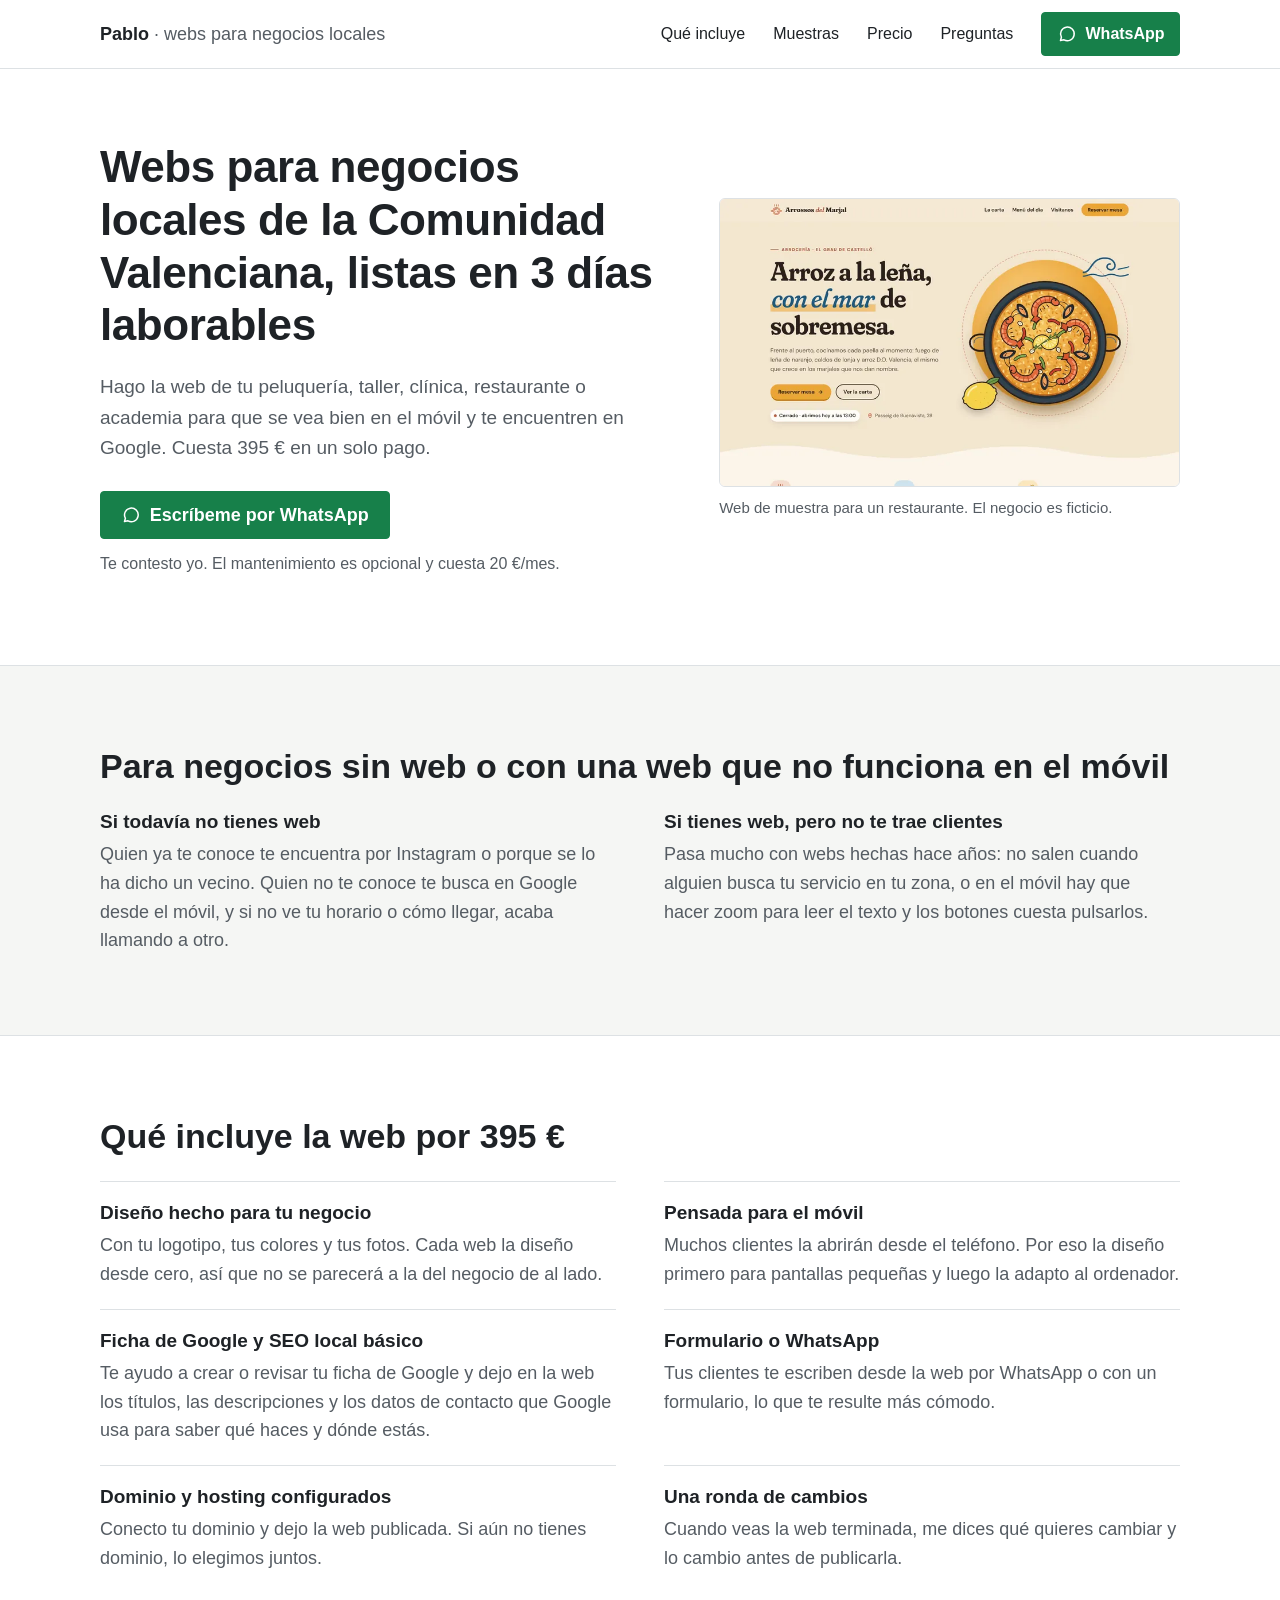
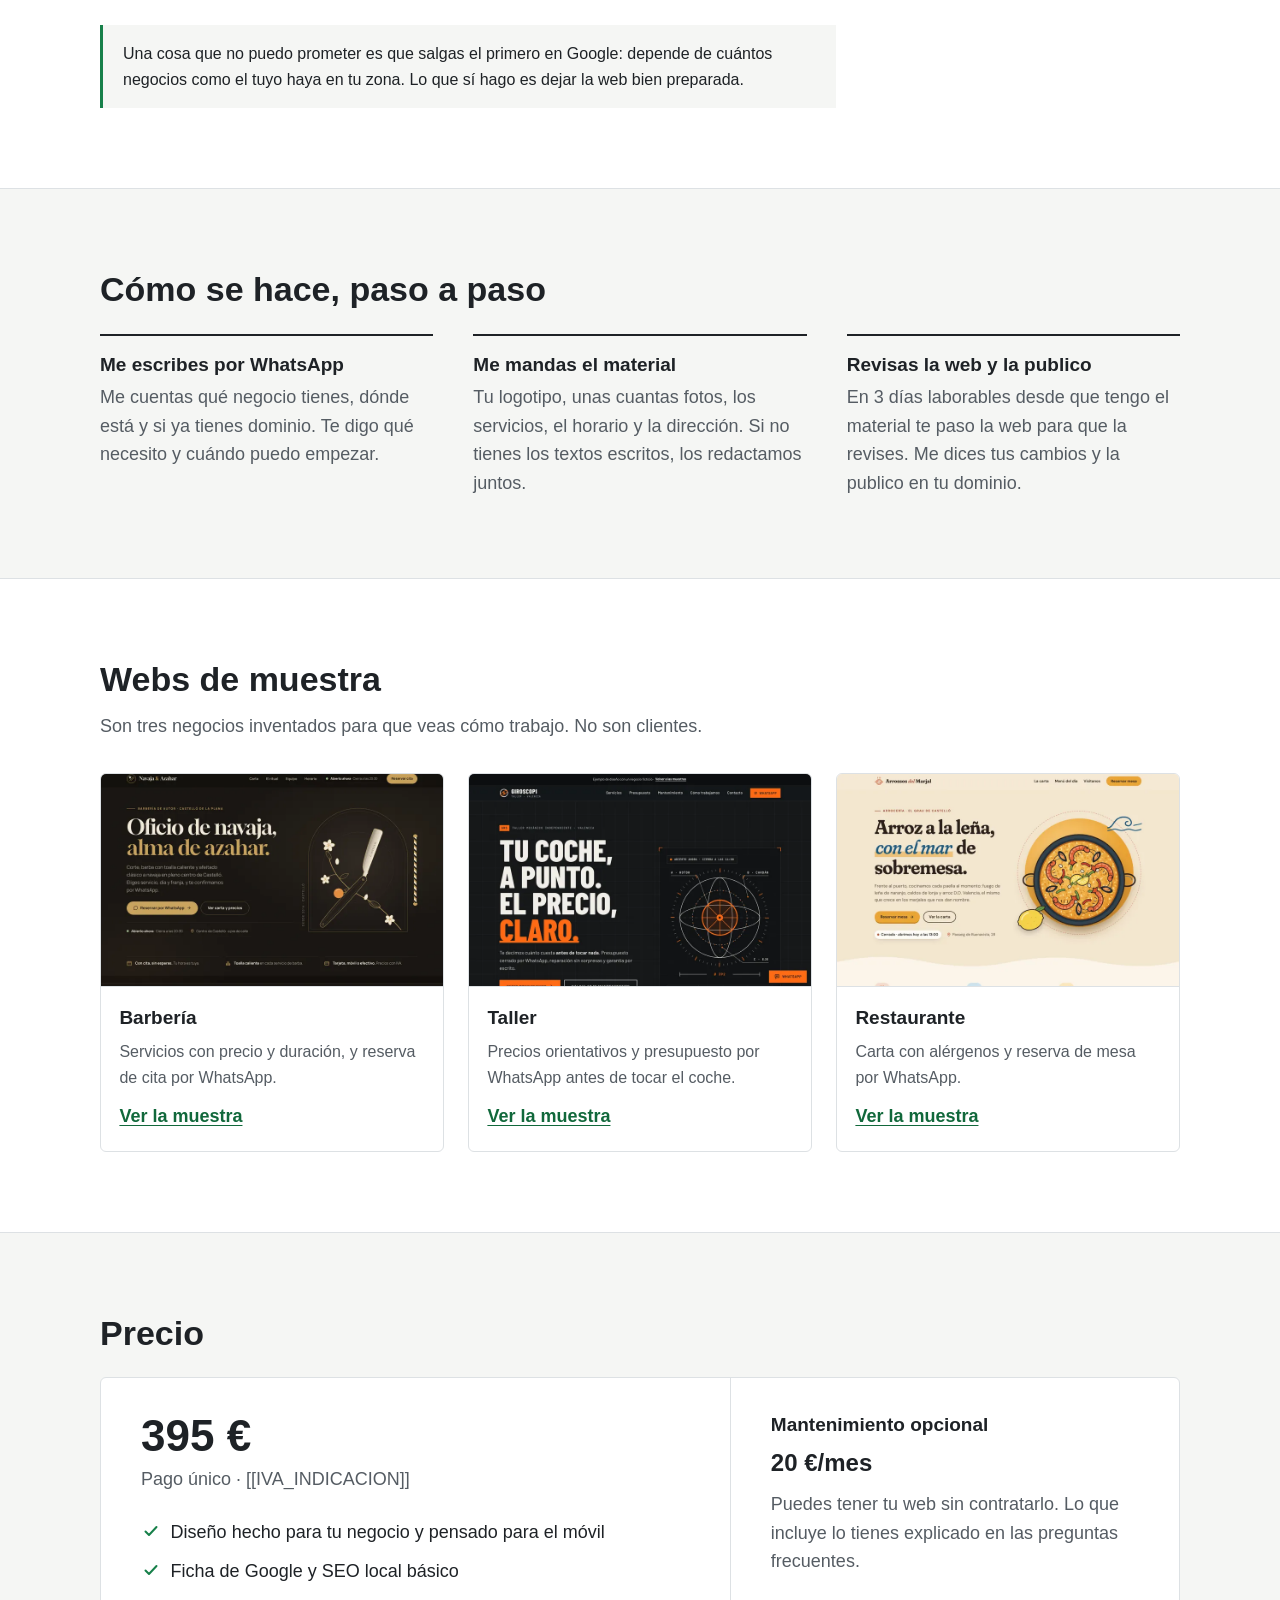
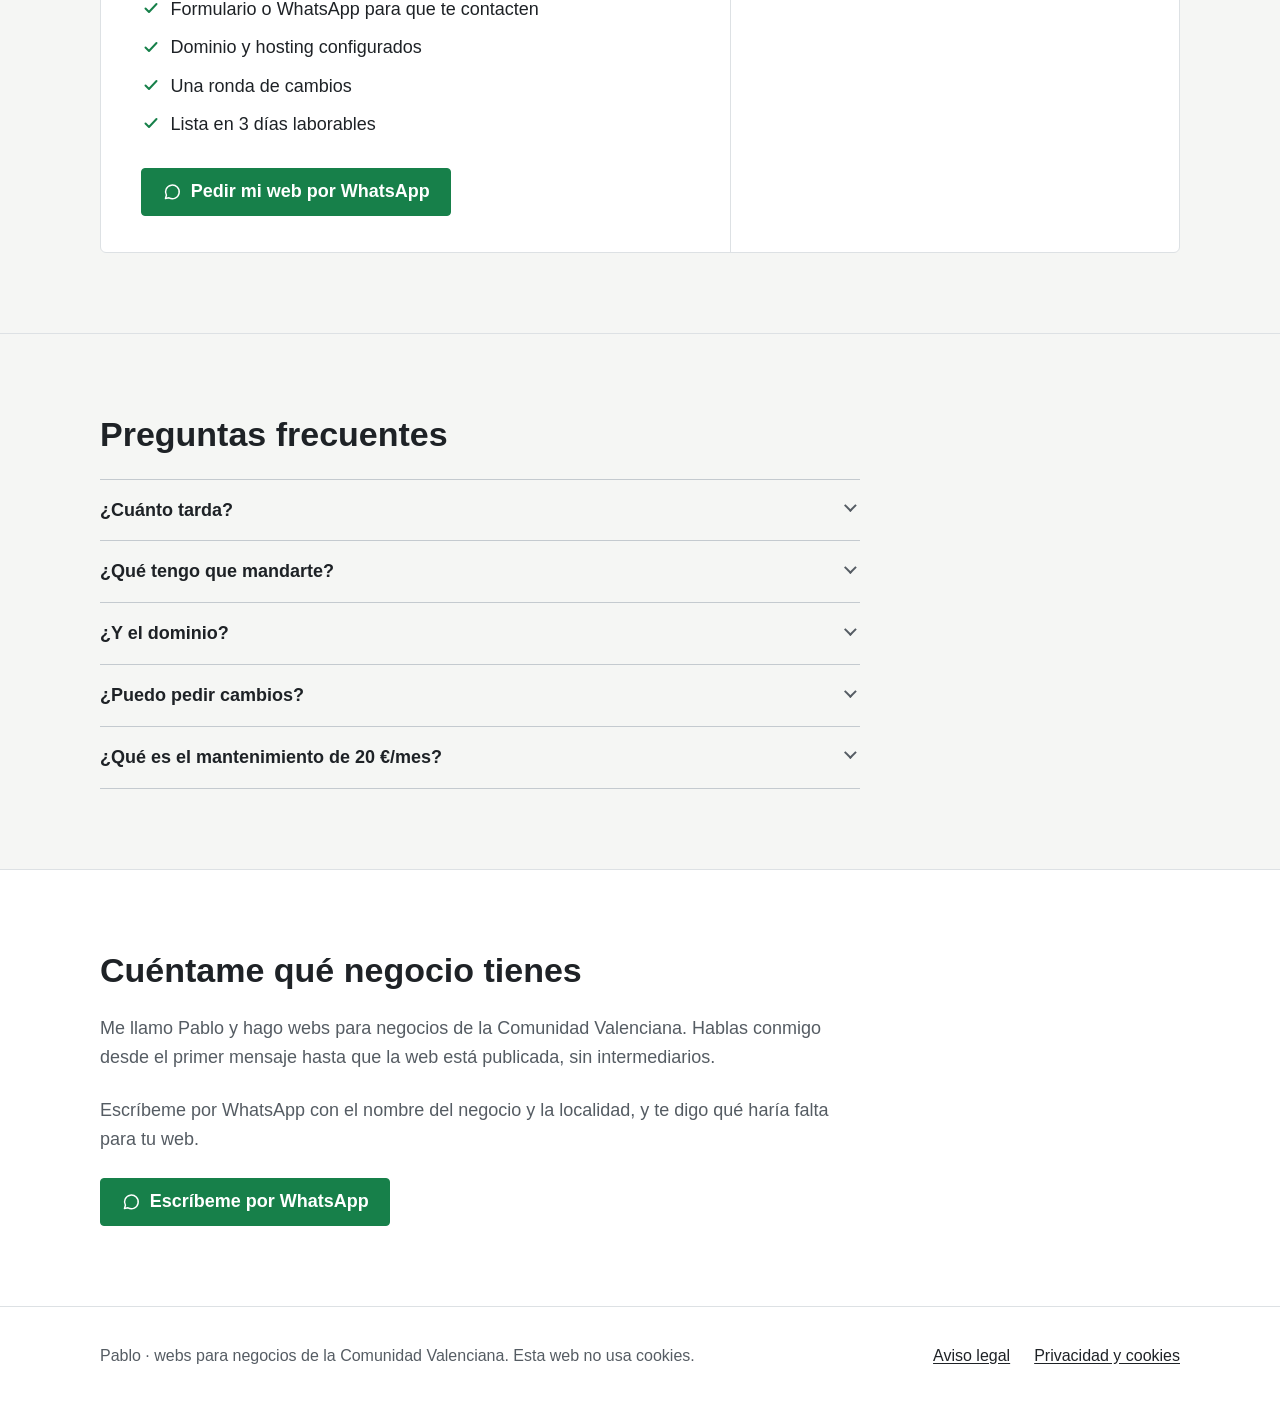
==== commit c2b9a933: "Rediseño sobrio de la landing y CLAUDE.md con las reglas de diseño - Una sola familia sans (Source S" ====
--- a/site/index.html
+++ b/site/index.html
@@ -6,8 +6,9 @@
 <title>Webs para negocios locales en la Comunidad Valenciana · 395 €</title>
 <meta name="description" content="Web profesional para peluquerías, talleres, clínicas, restaurantes y academias de la Comunidad Valenciana. Lista en 3 días laborables, 395 € de pago único.">
 <link rel="canonical" href="https://pablocc8.github.io/web-portfolio/">
-<meta name="theme-color" content="#f5f1e8">
+<meta name="theme-color" content="#ffffff">
 <link rel="icon" href="assets/favicon.svg" type="image/svg+xml">
+<link rel="preload" href="assets/fonts/source-sans-3-latin-wght-normal.woff2" as="font" type="font/woff2" crossorigin>
 <link rel="stylesheet" href="assets/styles.css">
 
 <meta property="og:type" content="website">
@@ -59,213 +60,178 @@
 <a class="skip" href="#contenido">Saltar al contenido</a>
 
 <svg width="0" height="0" style="position:absolute" aria-hidden="true" focusable="false">
-  <symbol id="i-chat" viewBox="0 0 24 24"><path fill="currentColor" d="M12 2a10 10 0 0 0-8.6 15.1L2 22l5-1.3A10 10 0 1 0 12 2Zm0 2a8 8 0 1 1-4.2 14.8l-.4-.2-2.6.7.7-2.5-.3-.4A8 8 0 0 1 12 4Zm-3 3.5c-.3 0-.6.1-.8.4-.3.3-1 1-1 2.4s1 2.8 1.200 3c.1.2 2 3.200 4.900 4.400 2.400 1 2.900.8 3.400.7.500-.1 1.700-.7 1.900-1.400.2-.7.2-1.200.2-1.400-.1-.1-.3-.2-.7-.4l-1.800-.9c-.3-.1-.5-.1-.7.100l-.9 1.100c-.2.200-.3.200-.6.100-.3-.1-1.200-.4-2.300-1.400-.8-.8-1.400-1.700-1.500-2-.2-.3 0-.4.100-.6l.4-.5c.1-.2.200-.3.300-.5.100-.2 0-.4 0-.5l-.8-2c-.2-.5-.4-.5-.6-.5Z"/></symbol>
+  <symbol id="i-wa" viewBox="0 0 24 24"><path fill="none" stroke="currentColor" stroke-width="1.8" stroke-linejoin="round" d="M4.2 19.8l1.1-3.9A8.2 8.2 0 1 1 8.4 19l-4.2.8Z"/></symbol>
+  <symbol id="i-check" viewBox="0 0 20 20"><path fill="none" stroke="currentColor" stroke-width="2" stroke-linecap="round" stroke-linejoin="round" d="M4.5 10.5l3.5 3.5 7.5-8"/></symbol>
 </svg>
 
 <header class="site-header">
-  <div class="wrap">
-    <a class="brand" href="#inicio">
-      <strong>Pablo</strong>
-      <span>Webs para negocios locales</span>
-    </a>
+  <div class="wrap header-inner">
+    <a class="brand" href="./">Pablo <span>· webs para negocios locales</span></a>
     <nav class="nav" aria-label="Principal">
       <a href="#incluye">Qué incluye</a>
-      <a href="#como">Cómo funciona</a>
+      <a href="#muestras">Muestras</a>
       <a href="#precio">Precio</a>
-      <a href="#faq">Preguntas</a>
+      <a href="#preguntas">Preguntas</a>
     </nav>
-    <a class="btn btn--small" href="https://wa.me/34623130633?text=Hola%2C%20me%20interesa%20la%20web%20de%20395%20%E2%82%AC%20en%203%20d%C3%ADas.%20Mi%20negocio%20es%3A%20" target="_blank" rel="noopener noreferrer">
-      <svg aria-hidden="true"><use href="#i-chat"/></svg>WhatsApp<span class="sr-only"> (se abre en una pestaña nueva)</span>
-    </a>
+    <a class="btn btn--small" href="https://wa.me/34623130633?text=Hola%2C%20me%20interesa%20la%20web%20de%20395%20%E2%82%AC%20en%203%20d%C3%ADas.%20Mi%20negocio%20es%3A%20" target="_blank" rel="noopener noreferrer"><svg class="icon" aria-hidden="true"><use href="#i-wa"/></svg>WhatsApp<span class="sr-only"> (se abre en una pestaña nueva)</span></a>
   </div>
 </header>
 
 <main id="contenido">
 
-<section class="hero" id="inicio">
-  <div class="wrap">
-    <div>
-      <p class="kicker">Comunidad Valenciana · Negocios locales</p>
-      <h1>Tu negocio con <em>web propia</em> en 3 días laborables.</h1>
-      <p class="lead">Hago webs para peluquerías, talleres, clínicas, restaurantes y academias de la Comunidad Valenciana. Un solo precio: 395 €, pago único.</p>
-      <a class="btn" data-wa href="https://wa.me/34623130633?text=Hola%2C%20me%20interesa%20la%20web%20de%20395%20%E2%82%AC%20en%203%20d%C3%ADas.%20Mi%20negocio%20es%3A%20" target="_blank" rel="noopener noreferrer">
-        <svg aria-hidden="true"><use href="#i-chat"/></svg>Cuéntame tu negocio por WhatsApp<span class="sr-only"> (se abre en una pestaña nueva)</span>
-      </a>
-      <p class="cta-note">Escribes un mensaje, te contesto y vemos si encaja.</p>
-      <ul class="facts" aria-label="Resumen de la oferta">
-        <li><b>3 días laborables</b><span>web lista para publicar</span></li>
-        <li><b>395 €</b><span>pago único</span></li>
-        <li><b>20 €/mes</b><span>mantenimiento, opcional</span></li>
-      </ul>
-    </div>
-    <figure class="chat" style="margin:0 auto" aria-label="Ejemplo del primer mensaje por WhatsApp">
-      <div class="chat__bar"><svg aria-hidden="true"><use href="#i-chat"/></svg>WhatsApp</div>
-      <div class="chat__body">
-        <p class="bubble">Hola, me interesa la web de 395 € en 3 días. Mi negocio es: …</p>
-        <p class="bubble bubble--ghost">Así empieza todo: un mensaje con el nombre de tu negocio.</p>
-      </div>
-      <figcaption class="chat__cap">El botón ya te deja este mensaje escrito.</figcaption>
+<section class="hero">
+  <div class="wrap hero-grid">
+    <div class="hero-text">
+      <h1>Webs para negocios locales de la Comunidad Valenciana, listas en 3&nbsp;días laborables</h1>
+      <p class="intro">Hago la web de tu peluquería, taller, clínica, restaurante o academia para que se vea bien en el móvil y te encuentren en Google. Cuesta 395&nbsp;€ en un solo pago.</p>
+      <div class="hero-actions">
+        <a class="btn" href="https://wa.me/34623130633?text=Hola%2C%20me%20interesa%20la%20web%20de%20395%20%E2%82%AC%20en%203%20d%C3%ADas.%20Mi%20negocio%20es%3A%20" target="_blank" rel="noopener noreferrer"><svg class="icon" aria-hidden="true"><use href="#i-wa"/></svg>Escríbeme por WhatsApp<span class="sr-only"> (se abre en una pestaña nueva)</span></a>
+        <p class="hero-note">Te contesto yo. El mantenimiento es opcional y cuesta 20&nbsp;€/mes.</p>
+      </div>
+    </div>
+    <figure class="hero-shot">
+      <a href="muestras/restaurante/"><img src="assets/muestras/restaurante.webp" width="800" height="500" fetchpriority="high" alt="Portada de la web de muestra para una arrocería, con la carta y el botón de reservar mesa"></a>
+      <figcaption>Web de muestra para un restaurante. El negocio es ficticio.</figcaption>
     </figure>
   </div>
 </section>
 
-<section class="section" id="problema">
-  <div class="wrap">
-    <p class="kicker">El problema</p>
-    <h2>Cuando alguien busca tu negocio en Google, ¿qué encuentra?</h2>
-    <p class="lead">Hoy mucha gente mira primero el móvil: dónde está, qué hacéis, qué horario tenéis. Si no lo encuentra rápido, prueba con otro negocio.</p>
-    <div class="cols cols--2">
-      <article class="case">
-        <span class="tag">Caso 1</span>
-        <h3>No tienes web</h3>
-        <p>Dependes de las redes sociales y del boca a boca. Quien no te conoce no puede ver tus servicios, tu horario ni dónde estás sin tener que preguntarte.</p>
-      </article>
-      <article class="case">
-        <span class="tag">Caso 2</span>
-        <h3>Tienes web, pero no te ayuda</h3>
-        <p>No sale en Google cuando buscan tu servicio en tu zona, o en el móvil hay que hacer zoom, el texto no cabe y los botones no se pulsan bien.</p>
-      </article>
-    </div>
-    <p class="closing-line">Una web clara, rápida y pensada para el móvil lo arregla.</p>
+<section class="section section--soft" id="para-quien">
+  <div class="wrap">
+    <h2>Para negocios sin web o con una web que no funciona en el móvil</h2>
+    <div class="two-col">
+      <div>
+        <h3>Si todavía no tienes web</h3>
+        <p>Quien ya te conoce te encuentra por Instagram o porque se lo ha dicho un vecino. Quien no te conoce te busca en Google desde el móvil, y si no ve tu horario o cómo llegar, acaba llamando a otro.</p>
+      </div>
+      <div>
+        <h3>Si tienes web, pero no te trae clientes</h3>
+        <p>Pasa mucho con webs hechas hace años: no salen cuando alguien busca tu servicio en tu zona, o en el móvil hay que hacer zoom para leer el texto y los botones cuesta pulsarlos.</p>
+      </div>
+    </div>
   </div>
 </section>
 
 <section class="section" id="incluye">
   <div class="wrap">
-    <p class="kicker">Qué incluye</p>
-    <h2>Todo lo necesario para estar en internet.</h2>
-    <ul class="includes">
-      <li><h3>Diseño a medida</h3><p>Hecha para tu negocio, con tu logotipo, tus colores y tus fotos. No es una plantilla con tu nombre puesto.</p></li>
-      <li><h3>Adaptada a móvil</h3><p>Se lee y se usa bien en móvil, tablet y ordenador.</p></li>
-      <li><h3>Ficha de Google y SEO local básico</h3><p>Te ayudo con tu ficha de Google y dejo la web preparada (títulos, descripciones y datos de contacto) para que Google sepa qué haces y dónde estás.</p></li>
-      <li><h3>Formulario o WhatsApp</h3><p>Tus clientes te contactan por formulario o por WhatsApp, lo que prefieras.</p></li>
-      <li><h3>Dominio y hosting configurados</h3><p>Dejo tu web publicada y funcionando en tu dirección de internet.</p></li>
-      <li><h3>Una ronda de cambios</h3><p>Cuando veas la web, me dices qué quieres ajustar y lo cambio.</p></li>
+    <h2>Qué incluye la web por 395&nbsp;€</h2>
+    <ul class="features">
+      <li><h3>Diseño hecho para tu negocio</h3><p>Con tu logotipo, tus colores y tus fotos. Cada web la diseño desde cero, así que no se parecerá a la del negocio de al lado.</p></li>
+      <li><h3>Pensada para el móvil</h3><p>Muchos clientes la abrirán desde el teléfono. Por eso la diseño primero para pantallas pequeñas y luego la adapto al ordenador.</p></li>
+      <li><h3>Ficha de Google y SEO local básico</h3><p>Te ayudo a crear o revisar tu ficha de Google y dejo en la web los títulos, las descripciones y los datos de contacto que Google usa para saber qué haces y dónde estás.</p></li>
+      <li><h3>Formulario o WhatsApp</h3><p>Tus clientes te escriben desde la web por WhatsApp o con un formulario, lo que te resulte más cómodo.</p></li>
+      <li><h3>Dominio y hosting configurados</h3><p>Conecto tu dominio y dejo la web publicada. Si aún no tienes dominio, lo elegimos juntos.</p></li>
+      <li><h3>Una ronda de cambios</h3><p>Cuando veas la web terminada, me dices qué quieres cambiar y lo cambio antes de publicarla.</p></li>
     </ul>
-    <div class="note"><p><strong>Una aclaración:</strong> no prometo posiciones concretas en Google. Depende de la competencia que haya en tu zona y en tu sector. Lo que sí hago es dejarlo bien preparado.</p></div>
-  </div>
-</section>
-
-<section class="section" id="como">
-  <div class="wrap">
-    <p class="kicker">Cómo funciona</p>
-    <h2>Tres pasos, de tu mensaje a tu web.</h2>
+    <p class="note">Una cosa que no puedo prometer es que salgas el primero en Google: depende de cuántos negocios como el tuyo haya en tu zona. Lo que sí hago es dejar la web bien preparada.</p>
+  </div>
+</section>
+
+<section class="section section--soft" id="como">
+  <div class="wrap">
+    <h2>Cómo se hace, paso a paso</h2>
     <ol class="steps">
-      <li><h3>Me escribes por WhatsApp</h3><p>Me cuentas qué negocio tienes y dónde. Te digo si encaja y qué necesito de ti.</p></li>
-      <li><h3>Me pasas el material</h3><p>Logotipo, fotos y los datos básicos: servicios, horario, dirección y contacto. Si no tienes textos, te ayudo a escribirlos.</p></li>
-      <li><h3>Recibes tu web</h3><p>En 3 días laborables la tienes lista. Pides una ronda de cambios y la dejo publicada.</p></li>
+      <li><h3>Me escribes por WhatsApp</h3><p>Me cuentas qué negocio tienes, dónde está y si ya tienes dominio. Te digo qué necesito y cuándo puedo empezar.</p></li>
+      <li><h3>Me mandas el material</h3><p>Tu logotipo, unas cuantas fotos, los servicios, el horario y la dirección. Si no tienes los textos escritos, los redactamos juntos.</p></li>
+      <li><h3>Revisas la web y la publico</h3><p>En 3&nbsp;días laborables desde que tengo el material te paso la web para que la revises. Me dices tus cambios y la publico en tu dominio.</p></li>
     </ol>
   </div>
 </section>
 
-<section class="section on-dark" id="precio">
-  <div class="wrap price-grid">
-    <div>
-      <p class="kicker">Precio</p>
-      <h2>Un precio. Un pago.</h2>
-      <p class="price-big">395 €</p>
-      <p class="price-sub">Pago único · [[IVA_INDICACION]]</p>
-      <p class="muted">Sin cuotas obligatorias después.</p>
-    </div>
-    <div>
-      <ul class="ticks">
-        <li>Diseño a medida y adaptado a móvil</li>
-        <li>Ficha de Google y SEO local básico</li>
-        <li>Formulario o WhatsApp para que te contacten</li>
-        <li>Dominio y hosting configurados</li>
-        <li>Una ronda de cambios</li>
-        <li>Lista en 3 días laborables</li>
-      </ul>
-      <div class="optional">
-        <h3>Mantenimiento, si lo quieres</h3>
-        <p><b>20 €/mes</b> · opcional. Puedes tener tu web sin contratarlo.</p>
-      </div>
-      <a class="btn" data-wa href="https://wa.me/34623130633?text=Hola%2C%20me%20interesa%20la%20web%20de%20395%20%E2%82%AC%20en%203%20d%C3%ADas.%20Mi%20negocio%20es%3A%20" target="_blank" rel="noopener noreferrer">
-        <svg aria-hidden="true"><use href="#i-chat"/></svg>Quiero mi web: escribir por WhatsApp<span class="sr-only"> (se abre en una pestaña nueva)</span>
-      </a>
-    </div>
-  </div>
-</section>
-
 <section class="section" id="muestras">
   <div class="wrap">
-    <p class="kicker">Muestras</p>
-    <h2>Ejemplos de cómo quedaría tu web.</h2>
-    <p class="lead">Webs de muestra para tres tipos de negocio. Son ejemplos de estilo, no clientes.</p>
-    <div class="cols cols--3">
+    <h2>Webs de muestra</h2>
+    <p class="section-intro">Son tres negocios inventados para que veas cómo trabajo. No son clientes.</p>
+    <div class="samples">
       <a class="sample" href="muestras/barberia/">
-        <div class="sample__shot"><img src="assets/muestras/barberia.webp" width="800" height="500" loading="lazy" decoding="async" alt="Captura de la web de muestra de una barbería: titular, botón de reserva y horario en vivo."></div>
-        <div class="sample__body"><h3>Barbería</h3><p>Carta con precio y duración, horario en vivo y reserva por WhatsApp eligiendo servicio, día y franja.</p><span class="sample__go">Ver muestra<span class="sr-only"> de barbería</span> →</span></div>
+        <img src="assets/muestras/barberia.webp" width="800" height="500" loading="lazy" decoding="async" alt="Captura de la web de muestra de una barbería: titular, botón de reserva y horario en vivo.">
+        <span class="sample-body"><span class="sample-title">Barbería</span><span class="sample-text">Servicios con precio y duración, y reserva de cita por WhatsApp.</span><span class="sample-link">Ver la muestra<span class="sr-only"> de barbería</span></span></span>
       </a>
       <a class="sample" href="muestras/taller/">
-        <div class="sample__shot"><img src="assets/muestras/taller.webp" width="800" height="500" loading="lazy" decoding="async" alt="Captura de la web de muestra de un taller mecánico: titular, presupuesto por WhatsApp y horario."></div>
-        <div class="sample__body"><h3>Taller</h3><p>Servicios con precio, presupuesto por WhatsApp y calculadora de mantenimiento.</p><span class="sample__go">Ver muestra<span class="sr-only"> de taller</span> →</span></div>
+        <img src="assets/muestras/taller.webp" width="800" height="500" loading="lazy" decoding="async" alt="Captura de la web de muestra de un taller mecánico: titular, presupuesto por WhatsApp y horario.">
+        <span class="sample-body"><span class="sample-title">Taller</span><span class="sample-text">Precios orientativos y presupuesto por WhatsApp antes de tocar el coche.</span><span class="sample-link">Ver la muestra<span class="sr-only"> de taller</span></span></span>
       </a>
       <a class="sample" href="muestras/restaurante/">
-        <div class="sample__shot"><img src="assets/muestras/restaurante.webp" width="800" height="500" loading="lazy" decoding="async" alt="Captura de la web de muestra de una arrocería: titular, reserva de mesa y horario."></div>
-        <div class="sample__body"><h3>Restaurante</h3><p>Carta con filtro de alérgenos, menú del día y reserva de mesa por WhatsApp.</p><span class="sample__go">Ver muestra<span class="sr-only"> de restaurante</span> →</span></div>
+        <img src="assets/muestras/restaurante.webp" width="800" height="500" loading="lazy" decoding="async" alt="Captura de la web de muestra de una arrocería: titular, reserva de mesa y horario.">
+        <span class="sample-body"><span class="sample-title">Restaurante</span><span class="sample-text">Carta con alérgenos y reserva de mesa por WhatsApp.</span><span class="sample-link">Ver la muestra<span class="sr-only"> de restaurante</span></span></span>
       </a>
     </div>
   </div>
 </section>
 
-<section class="section" id="faq">
-  <div class="wrap">
-    <p class="kicker">Preguntas frecuentes</p>
-    <h2>Lo que suelen preguntarme.</h2>
+<section class="section section--soft" id="precio">
+  <div class="wrap">
+    <h2>Precio</h2>
+    <div class="price">
+      <div class="price-main">
+        <p class="price-amount">395&nbsp;€</p>
+        <p class="price-terms">Pago único · [[IVA_INDICACION]]</p>
+        <ul class="checks">
+          <li><svg class="icon" aria-hidden="true"><use href="#i-check"/></svg>Diseño hecho para tu negocio y pensado para el móvil</li>
+          <li><svg class="icon" aria-hidden="true"><use href="#i-check"/></svg>Ficha de Google y SEO local básico</li>
+          <li><svg class="icon" aria-hidden="true"><use href="#i-check"/></svg>Formulario o WhatsApp para que te contacten</li>
+          <li><svg class="icon" aria-hidden="true"><use href="#i-check"/></svg>Dominio y hosting configurados</li>
+          <li><svg class="icon" aria-hidden="true"><use href="#i-check"/></svg>Una ronda de cambios</li>
+          <li><svg class="icon" aria-hidden="true"><use href="#i-check"/></svg>Lista en 3&nbsp;días laborables</li>
+        </ul>
+        <a class="btn" href="https://wa.me/34623130633?text=Hola%2C%20me%20interesa%20la%20web%20de%20395%20%E2%82%AC%20en%203%20d%C3%ADas.%20Mi%20negocio%20es%3A%20" target="_blank" rel="noopener noreferrer"><svg class="icon" aria-hidden="true"><use href="#i-wa"/></svg>Pedir mi web por WhatsApp<span class="sr-only"> (se abre en una pestaña nueva)</span></a>
+      </div>
+      <div class="price-extra">
+        <h3>Mantenimiento opcional</h3>
+        <p class="price-small">20&nbsp;€/mes</p>
+        <p>Puedes tener tu web sin contratarlo. Lo que incluye lo tienes explicado en las preguntas frecuentes.</p>
+      </div>
+    </div>
+  </div>
+</section>
+
+<section class="section section--soft" id="preguntas">
+  <div class="wrap narrow">
+    <h2>Preguntas frecuentes</h2>
     <div class="faq">
       <details>
         <summary>¿Cuánto tarda?</summary>
-        <div class="answer"><p>La web queda lista en 3 días laborables. Los días empiezan a contar cuando ya tengo tu logotipo, tus fotos y tus datos básicos; por eso conviene enviármelos cuanto antes.</p></div>
-      </details>
-      <details>
-        <summary>¿Qué tengo que aportar?</summary>
-        <div class="answer"><p>Tu logotipo (si lo tienes), algunas fotos del negocio, la lista de servicios, el horario, la dirección y tus datos de contacto. Si no tienes textos escritos, no pasa nada: te ayudo a redactarlos.</p></div>
+        <p>Tres días laborables. Empiezan a contar cuando ya tengo tu logotipo, tus fotos y los datos básicos del negocio, así que cuanto antes me los mandes, antes la tienes.</p>
+      </details>
+      <details>
+        <summary>¿Qué tengo que mandarte?</summary>
+        <p>Tu logotipo si lo tienes, algunas fotos del negocio, la lista de servicios, el horario, la dirección y cómo quieres que te contacten. Si no tienes los textos escritos, los preparamos juntos.</p>
       </details>
       <details>
         <summary>¿Y el dominio?</summary>
-        <div class="answer"><p>Si ya tienes dominio (tunegocio.es, por ejemplo), lo conecto a tu web. Si no tienes, lo configuramos juntos. Coste y titularidad del dominio: [[DOMINIO_COSTE_Y_TITULARIDAD]]</p></div>
+        <p>Si ya tienes uno (por ejemplo, tunegocio.es), lo conecto a la web. Si no, lo elegimos juntos. Coste y titularidad del dominio: [[DOMINIO_COSTE_Y_TITULARIDAD]]</p>
       </details>
       <details>
         <summary>¿Puedo pedir cambios?</summary>
-        <div class="answer"><p>Sí. Una ronda de cambios está incluida en los 395 €. Si después necesitas más, te digo cuánto costaría antes de hacerlo.</p></div>
-      </details>
-      <details>
-        <summary>¿Qué es el mantenimiento de 20 €/mes?</summary>
-        <div class="answer"><p>Es un servicio opcional: puedes tener tu web sin contratarlo. Qué incluye exactamente: [[MANTENIMIENTO_ALCANCE]]</p></div>
-      </details>
-    </div>
-  </div>
-</section>
-
-<section class="closing on-dark" id="contacto">
-  <div class="wrap">
-    <h2>Escríbeme y empezamos.</h2>
-    <p class="lead">Dime el nombre de tu negocio y a qué te dedicas. Te respondo por WhatsApp.</p>
-    <a class="btn" data-wa href="https://wa.me/34623130633?text=Hola%2C%20me%20interesa%20la%20web%20de%20395%20%E2%82%AC%20en%203%20d%C3%ADas.%20Mi%20negocio%20es%3A%20" target="_blank" rel="noopener noreferrer">
-      <svg aria-hidden="true"><use href="#i-chat"/></svg>Escribir por WhatsApp<span class="sr-only"> (se abre en una pestaña nueva)</span>
-    </a>
+        <p>Sí. Una ronda de cambios entra en los 395&nbsp;€. Si más adelante necesitas otros, te digo cuánto cuestan antes de hacerlos.</p>
+      </details>
+      <details>
+        <summary>¿Qué es el mantenimiento de 20&nbsp;€/mes?</summary>
+        <p>Un servicio opcional: tu web funciona sin él. Qué incluye exactamente: [[MANTENIMIENTO_ALCANCE]]</p>
+      </details>
+    </div>
+  </div>
+</section>
+
+<section class="section closing" id="contacto">
+  <div class="wrap narrow">
+    <h2>Cuéntame qué negocio tienes</h2>
+    <p>Me llamo Pablo y hago webs para negocios de la Comunidad Valenciana. Hablas conmigo desde el primer mensaje hasta que la web está publicada, sin intermediarios.</p>
+    <p>Escríbeme por WhatsApp con el nombre del negocio y la localidad, y te digo qué haría falta para tu web.</p>
+    <a class="btn" href="https://wa.me/34623130633?text=Hola%2C%20me%20interesa%20la%20web%20de%20395%20%E2%82%AC%20en%203%20d%C3%ADas.%20Mi%20negocio%20es%3A%20" target="_blank" rel="noopener noreferrer"><svg class="icon" aria-hidden="true"><use href="#i-wa"/></svg>Escríbeme por WhatsApp<span class="sr-only"> (se abre en una pestaña nueva)</span></a>
   </div>
 </section>
 
 </main>
 
 <footer class="site-footer">
-  <div class="wrap">
-    <p>Pablo · Webs para negocios locales · Comunidad Valenciana</p>
+  <div class="wrap footer-inner">
+    <p>Pablo · webs para negocios de la Comunidad Valenciana. Esta web no usa cookies.</p>
     <nav aria-label="Información legal">
       <a href="aviso-legal.html">Aviso legal</a>
       <a href="privacidad.html">Privacidad y cookies</a>
     </nav>
   </div>
 </footer>
-
-<div class="sticky-cta" id="sticky-cta">
-  <a class="btn" href="https://wa.me/34623130633?text=Hola%2C%20me%20interesa%20la%20web%20de%20395%20%E2%82%AC%20en%203%20d%C3%ADas.%20Mi%20negocio%20es%3A%20" target="_blank" rel="noopener noreferrer" tabindex="-1">
-    <svg aria-hidden="true"><use href="#i-chat"/></svg>Escribir por WhatsApp<span class="sr-only"> (se abre en una pestaña nueva)</span>
-  </a>
-</div>
-
-<script src="assets/main.js" defer></script>
 </body>
 </html>
--- a/site/assets/styles.css
+++ b/site/assets/styles.css
@@ -1,190 +1,217 @@
-/* Webs para negocios locales — hoja de estilos única, sin dependencias */
-:root{
-  --paper:#f5f1e8;
-  --paper-2:#ebe5d6;
-  --ink:#14211d;
-  --muted:#46524e;
-  --brand:#0e5a4a;
-  --brand-dark:#0a4538;
-  --accent:#b4410f;
-  --wa:#0a7b3e;
-  --wa-hover:#086633;
-  --wa-bright:#2fd16f;
-  --line:#14211d;
-  --radius:10px;
-  --serif:"Iowan Old Style","Palatino Linotype",Palatino,"Book Antiqua",Georgia,serif;
-  --sans:system-ui,-apple-system,"Segoe UI",Roboto,"Helvetica Neue",Arial,sans-serif;
-  --wrap:1120px;
-  color-scheme:light;
-}
-*,*::before,*::after{box-sizing:border-box}
-html{-webkit-text-size-adjust:100%;text-size-adjust:100%}
-@media (prefers-reduced-motion:no-preference){html{scroll-behavior:smooth}}
-body{margin:0;background:var(--paper);color:var(--ink);font-family:var(--sans);font-size:1.0625rem;line-height:1.6;-webkit-font-smoothing:antialiased}
-img,svg{max-width:100%;display:block}
-a{color:var(--brand);text-underline-offset:.2em}
-a:hover{color:var(--brand-dark)}
-h1,h2,h3{font-family:var(--serif);font-weight:700;line-height:1.15;margin:0;letter-spacing:-.01em;text-wrap:balance}
-p{margin:0 0 1em}
-:focus-visible{outline:3px solid var(--accent);outline-offset:3px;border-radius:2px}
-.on-dark :focus-visible{outline-color:var(--paper)}
-.wrap{width:100%;max-width:var(--wrap);margin-inline:auto;padding-inline:20px}
-.sr-only{position:absolute;width:1px;height:1px;margin:-1px;padding:0;overflow:hidden;clip:rect(0,0,0,0);white-space:nowrap;border:0}
-.skip{position:absolute;left:12px;top:-60px;background:var(--ink);color:var(--paper);padding:.7rem 1rem;border-radius:var(--radius);z-index:100;text-decoration:none}
-.skip:focus{top:12px;color:var(--paper)}
+/* Landing y páginas legales. Una familia (Source Sans 3), neutros y un acento verde. */
+
+@font-face {
+  font-family: "Source Sans 3";
+  font-style: normal;
+  font-weight: 200 900;
+  font-display: swap;
+  src: url("fonts/source-sans-3-latin-wght-normal.woff2") format("woff2");
+}
+
+:root {
+  --bg: #ffffff;
+  --soft: #f5f6f4;
+  --text: #1e2226;
+  --muted: #555c63;
+  --line: #dde1e4;
+  --line-strong: #c4cacf;
+  --accent: #17804a;
+  --accent-dark: #11683b;
+  --radius: 4px;
+  --font: "Source Sans 3", "Segoe UI", Helvetica, Arial, sans-serif;
+  --wrap: 1120px;
+  color-scheme: light;
+}
+
+*, *::before, *::after { box-sizing: border-box; }
+html { -webkit-text-size-adjust: 100%; text-size-adjust: 100%; }
+body {
+  margin: 0;
+  background: var(--bg);
+  color: var(--text);
+  font-family: var(--font);
+  font-size: 1.125rem;
+  line-height: 1.6;
+}
+img { display: block; max-width: 100%; height: auto; }
+a { color: var(--accent-dark); text-underline-offset: .15em; }
+a:hover { color: var(--text); }
+p { margin: 0 0 1rem; }
+p:last-child { margin-bottom: 0; }
+
+h1, h2, h3 { margin: 0; font-weight: 700; line-height: 1.2; color: var(--text); }
+h1 { font-size: 2rem; letter-spacing: -.01em; }          /* 32 px en móvil */
+h2 { font-size: 1.75rem; margin-bottom: 1.5rem; }        /* 28 px en móvil */
+h3 { font-size: 1.1875rem; margin-bottom: .4rem; }
+@media (min-width: 900px) {
+  h1 { font-size: 2.75rem; }                              /* 44 px */
+  h2 { font-size: 2.125rem; }                             /* 34 px */
+}
+
+:focus-visible { outline: 2px solid var(--accent); outline-offset: 3px; }
+
+.wrap { width: 100%; max-width: var(--wrap); margin: 0 auto; padding: 0 20px; }
+.narrow > * { max-width: 760px; }
+.sr-only {
+  position: absolute; width: 1px; height: 1px; padding: 0; margin: -1px;
+  overflow: hidden; clip: rect(0, 0, 0, 0); white-space: nowrap; border: 0;
+}
+.skip {
+  position: absolute; left: 12px; top: -48px; z-index: 10;
+  background: var(--text); color: #fff; padding: .5rem .9rem; border-radius: var(--radius);
+}
+.skip:focus { top: 12px; color: #fff; }
 
 /* Botones */
-.btn{display:inline-flex;align-items:center;justify-content:center;gap:.6rem;min-height:52px;padding:.8rem 1.5rem;border-radius:999px;background:var(--wa);color:#fff;font-weight:700;font-size:1.0625rem;text-decoration:none;border:2px solid var(--wa);line-height:1.2;transition:background-color .15s,border-color .15s}
-.btn:hover{background:var(--wa-hover);border-color:var(--wa-hover);color:#fff}
-.btn svg{width:22px;height:22px;flex:none}
-.btn--small{min-height:44px;padding:.5rem 1.1rem;font-size:.9375rem}
-.btn--small svg{width:18px;height:18px}
-.on-dark .btn{background:var(--wa-bright);border-color:var(--wa-bright);color:var(--ink)}
-.on-dark .btn:hover{background:#4be085;border-color:#4be085;color:var(--ink)}
+.btn {
+  display: inline-flex; align-items: center; justify-content: center; gap: .55rem;
+  min-height: 48px; padding: .7rem 1.25rem;
+  background: var(--accent); color: #fff;
+  border: 1px solid var(--accent); border-radius: var(--radius);
+  font: inherit; font-weight: 600; line-height: 1.2; text-decoration: none;
+  transition: background-color .15s ease;
+}
+.btn:hover { background: var(--accent-dark); border-color: var(--accent-dark); color: #fff; }
+.btn--small { min-height: 44px; padding: .5rem .9rem; font-size: 1rem; }
+.icon { width: 20px; height: 20px; flex: none; }
 
 /* Cabecera */
-.site-header{border-bottom:2px solid var(--line)}
-.site-header .wrap{display:flex;align-items:center;justify-content:space-between;gap:16px;min-height:68px}
-.brand{display:flex;flex-direction:column;line-height:1.15;text-decoration:none;color:var(--ink)}
-.brand strong{font-family:var(--serif);font-size:1.35rem}
-.brand span{font-size:.8125rem;color:var(--muted)}
-.nav{display:none}
-.nav a{color:var(--ink);text-decoration:none;font-weight:600;font-size:.9375rem;padding:.5rem .1rem;border-bottom:2px solid transparent}
-.nav a:hover{border-bottom-color:var(--accent);color:var(--ink)}
-@media (min-width:900px){.nav{display:flex;gap:28px}}
+.site-header { border-bottom: 1px solid var(--line); background: var(--bg); }
+.header-inner { display: flex; align-items: center; justify-content: space-between; gap: 16px; min-height: 68px; }
+.brand { color: var(--text); font-weight: 700; font-size: 1.125rem; text-decoration: none; }
+.brand span { display: none; font-weight: 400; color: var(--muted); }
+.brand:hover { color: var(--text); }
+.nav { display: none; }
+@media (min-width: 560px) { .brand span { display: inline; } }
+@media (min-width: 960px) {
+  .nav { display: flex; gap: 28px; margin-left: auto; margin-right: 12px; }
+  .nav a { color: var(--text); text-decoration: none; font-size: 1rem; padding: .5rem 0; }
+  .nav a:hover { color: var(--accent-dark); text-decoration: underline; }
+}
+
+/* Portada */
+.hero { padding: 40px 0 56px; }
+.hero-grid { display: grid; gap: 36px; }
+.intro { font-size: 1.1875rem; color: var(--muted); margin: 1.25rem 0 1.75rem; max-width: 36em; }
+.hero-actions { display: flex; flex-wrap: wrap; align-items: center; gap: 12px 20px; }
+.hero-note { margin: 0; font-size: 1rem; color: var(--muted); }
+.hero-shot { margin: 0; }
+.hero-shot a { display: block; border: 1px solid var(--line); border-radius: 6px; overflow: hidden; }
+.hero-shot figcaption { margin-top: .6rem; font-size: .9375rem; color: var(--muted); }
+@media (min-width: 900px) {
+  .hero { padding: 72px 0 88px; }
+  .hero-grid { grid-template-columns: 1.1fr .9fr; align-items: center; gap: 56px; }
+}
 
 /* Secciones */
-.section{padding:64px 0;border-bottom:1px solid rgba(20,33,29,.25)}
-@media (min-width:900px){.section{padding:96px 0}}
-.kicker{display:flex;align-items:center;gap:.7rem;font-size:.8125rem;font-weight:700;letter-spacing:.12em;text-transform:uppercase;color:var(--accent);margin-bottom:1rem}
-.kicker::before{content:"";width:28px;height:2px;background:currentColor}
-.section h2{font-size:clamp(1.75rem,4.2vw,2.75rem);max-width:22ch;margin-bottom:1.25rem}
-.lead{font-size:1.1875rem;color:var(--muted);max-width:62ch}
-
-/* Hero */
-.hero{padding:48px 0 64px;border-bottom:2px solid var(--line)}
-.hero .wrap{display:grid;gap:44px}
-.hero h1{font-size:clamp(2.25rem,7vw,4rem);margin-bottom:1.25rem;max-width:16ch}
-.hero h1 em{font-style:normal;box-shadow:inset 0 -.28em 0 rgba(180,65,15,.28)}
-.hero .lead{margin-bottom:1.75rem}
-.cta-note{margin:.9rem 0 0;font-size:.9375rem;color:var(--muted)}
-.facts{list-style:none;margin:2rem 0 0;padding:0;display:grid;gap:0;border-top:2px solid var(--line)}
-.facts li{display:flex;justify-content:space-between;align-items:baseline;gap:12px;padding:.75rem 0;border-bottom:1px solid rgba(20,33,29,.3)}
-.facts b{font-family:var(--serif);font-size:1.25rem}
-.facts span{color:var(--muted);font-size:.9375rem;text-align:right}
-@media (min-width:900px){.hero{padding:72px 0 88px}.hero .wrap{grid-template-columns:1.2fr .8fr;align-items:center;gap:64px}}
-
-/* Mock de chat */
-.chat{background:#fff;border:2px solid var(--line);border-radius:18px;box-shadow:8px 8px 0 var(--line);max-width:380px;width:100%;justify-self:center;overflow:hidden}
-.chat__bar{background:var(--wa);color:#fff;padding:.8rem 1rem;font-weight:700;display:flex;align-items:center;gap:.6rem;font-size:.9375rem}
-.chat__bar svg{width:20px;height:20px}
-.chat__body{background:var(--paper-2);padding:1.25rem 1rem 1.5rem;min-height:220px;display:flex;flex-direction:column;gap:.75rem}
-.bubble{align-self:flex-end;background:#d5f2c7;color:var(--ink);padding:.7rem .9rem;border-radius:14px 14px 2px 14px;max-width:88%;font-size:.9375rem;line-height:1.45;margin:0}
-.bubble--ghost{align-self:flex-start;background:#fff;border-radius:14px 14px 14px 2px;color:var(--muted)}
-.chat__cap{margin:0;padding:.7rem 1rem;border-top:2px solid var(--line);font-size:.875rem;color:var(--muted);background:#fff}
-
-/* Problema */
-.cols{display:grid;gap:20px;margin-top:2rem}
-@media (min-width:760px){.cols--2{grid-template-columns:1fr 1fr}.cols--3{grid-template-columns:repeat(3,1fr)}}
-.case{background:var(--paper-2);border:2px solid var(--line);border-radius:var(--radius);padding:1.75rem}
-.case h3{font-size:1.4rem;margin-bottom:.75rem}
-.case p:last-child{margin:0}
-.case .tag{display:inline-block;font-size:.75rem;font-weight:700;letter-spacing:.1em;text-transform:uppercase;color:var(--accent);margin-bottom:.6rem}
-.closing-line{margin:2rem 0 0;font-family:var(--serif);font-size:1.35rem;font-weight:700;max-width:40ch}
-
-/* Qué incluye */
-.includes{list-style:none;margin:2rem 0 0;padding:0;display:grid;gap:0 40px;counter-reset:inc}
-@media (min-width:760px){.includes{grid-template-columns:1fr 1fr}}
-@media (min-width:1040px){.includes{grid-template-columns:repeat(3,1fr)}}
-.includes li{counter-increment:inc;padding:1.5rem 0;border-top:2px solid var(--line)}
-.includes li::before{content:counter(inc,decimal-leading-zero);display:block;font-family:var(--serif);font-size:1.1rem;font-weight:700;color:var(--accent);margin-bottom:.35rem}
-.includes h3{font-size:1.3rem;margin-bottom:.4rem}
-.includes p{margin:0;color:var(--muted)}
-.note{margin-top:1.5rem;padding:1rem 1.25rem;border-left:4px solid var(--accent);background:var(--paper-2);max-width:68ch;font-size:.9375rem}
-.note p{margin:0}
-
-/* Pasos */
-.steps{list-style:none;margin:2rem 0 0;padding:0;display:grid;gap:20px;counter-reset:step}
-@media (min-width:860px){.steps{grid-template-columns:repeat(3,1fr)}}
-.steps li{counter-increment:step;position:relative;padding:1.75rem 1.5rem 1.5rem;border:2px solid var(--line);border-radius:var(--radius);background:#fff}
-.steps li::before{content:counter(step);position:absolute;top:-22px;left:20px;width:44px;height:44px;border-radius:50%;background:var(--ink);color:var(--paper);display:grid;place-items:center;font-family:var(--serif);font-size:1.4rem;font-weight:700}
-.steps h3{font-size:1.3rem;margin:.6rem 0 .5rem}
-.steps p{margin:0;color:var(--muted)}
-
-/* Precio (oscuro) */
-.on-dark{background:var(--ink);color:var(--paper)}
-.on-dark a{color:var(--paper)}
-.on-dark .kicker{color:#f3a77f}
-.on-dark .lead,.on-dark .muted{color:#d6d9d3}
-.price-grid{display:grid;gap:40px;align-items:start}
-@media (min-width:900px){.price-grid{grid-template-columns:1fr 1fr;gap:72px}}
-.price-big{font-family:var(--serif);font-weight:700;line-height:1;font-size:clamp(4.5rem,16vw,8rem);margin:.5rem 0 .25rem}
-.price-big small{font-size:.35em;margin-left:.1em}
-.price-sub{font-size:1.1875rem;margin:0 0 .5rem}
-.ticks{list-style:none;margin:0 0 2rem;padding:0}
-.ticks li{padding:.65rem 0 .65rem 2rem;border-bottom:1px solid rgba(245,241,232,.25);position:relative}
-.ticks li::before{content:"";position:absolute;left:.15rem;top:1.05rem;width:.85rem;height:.45rem;border-left:3px solid var(--wa-bright);border-bottom:3px solid var(--wa-bright);transform:rotate(-45deg)}
-.optional{border:2px dashed rgba(245,241,232,.55);border-radius:var(--radius);padding:1.25rem 1.5rem;margin-bottom:2rem}
-.optional h3{font-size:1.25rem;margin-bottom:.4rem}
-.optional p{margin:0}
-.optional b{font-family:var(--serif);font-size:1.5rem}
+.section { padding: 56px 0; border-top: 1px solid var(--line); }
+.section--soft { background: var(--soft); }
+@media (min-width: 900px) { .section { padding: 80px 0; } }
+.section-intro { color: var(--muted); margin: -.75rem 0 2rem; max-width: 40em; }
+
+.two-col { display: grid; gap: 28px; }
+.two-col p { color: var(--muted); }
+@media (min-width: 760px) { .two-col { grid-template-columns: 1fr 1fr; gap: 48px; } }
+
+.features { list-style: none; margin: 0; padding: 0; display: grid; gap: 0 48px; }
+.features li { padding: 1.25rem 0; border-top: 1px solid var(--line); }
+.features p { color: var(--muted); }
+@media (min-width: 760px) { .features { grid-template-columns: 1fr 1fr; } }
+.note {
+  margin-top: 2rem; padding: 1rem 1.25rem; max-width: 46em;
+  background: var(--soft); border-left: 3px solid var(--accent); font-size: 1rem;
+}
+
+.steps { list-style: none; margin: 0; padding: 0; display: grid; gap: 28px; }
+.steps li { padding-top: 1.1rem; border-top: 2px solid var(--text); }
+.steps p { color: var(--muted); }
+@media (min-width: 860px) { .steps { grid-template-columns: repeat(3, 1fr); gap: 40px; } }
 
 /* Muestras */
-.sample{display:flex;flex-direction:column;background:#fff;border:2px solid var(--line);border-radius:var(--radius);overflow:hidden;text-decoration:none;color:var(--ink);transition:transform .15s,box-shadow .15s}
-.sample:hover{color:var(--ink);transform:translate(-3px,-3px);box-shadow:6px 6px 0 var(--line)}
-.sample__shot{background:var(--paper-2);border-bottom:2px solid var(--line);aspect-ratio:8/5}
-.sample__shot img{display:block;width:100%;height:100%;object-fit:cover}
-.sample__body{padding:1.25rem 1.25rem 1.5rem}
-.sample__body h3{font-size:1.25rem;margin-bottom:.35rem}
-.sample__body p{margin:0 0 .75rem;color:var(--muted);font-size:.9375rem}
-.sample__go{display:block;margin-top:.75rem;font-weight:700;color:var(--brand)}
-
-/* FAQ */
-.faq{margin-top:2rem;max-width:820px;border-top:2px solid var(--line)}
-.faq details{border-bottom:1px solid rgba(20,33,29,.4)}
-.faq summary{list-style:none;cursor:pointer;padding:1.15rem 3rem 1.15rem 0;font-family:var(--serif);font-size:1.2rem;font-weight:700;position:relative;min-height:44px}
-.faq summary::-webkit-details-marker{display:none}
-.faq summary::after{content:"+";position:absolute;right:.25rem;top:.9rem;font-size:1.7rem;line-height:1;color:var(--accent);font-family:var(--sans);font-weight:400}
-.faq details[open] summary::after{content:"\2212"}
-.faq .answer{padding:0 0 1.25rem;max-width:66ch;color:var(--muted)}
-.faq .answer p:last-child{margin:0}
-
-/* Cierre */
-.closing{background:var(--brand);color:var(--paper);padding:80px 0;text-align:left}
-.closing h2{font-size:clamp(2rem,5vw,3.25rem);max-width:18ch;margin-bottom:1rem}
-.closing .lead{color:#e3ece8;margin-bottom:2rem}
-.closing a:not(.btn){color:var(--paper)}
+.samples { display: grid; gap: 24px; }
+@media (min-width: 760px) { .samples { grid-template-columns: repeat(3, 1fr); } }
+.sample {
+  display: flex; flex-direction: column;
+  border: 1px solid var(--line); border-radius: 6px; overflow: hidden;
+  background: var(--bg); color: var(--text); text-decoration: none;
+  transition: border-color .15s ease;
+}
+.sample:hover { border-color: var(--line-strong); color: var(--text); }
+.sample img { aspect-ratio: 8 / 5; width: 100%; object-fit: cover; border-bottom: 1px solid var(--line); }
+.sample-body { display: flex; flex-direction: column; gap: .35rem; padding: 1rem 1.15rem 1.25rem; }
+.sample-title { font-weight: 700; font-size: 1.1875rem; }
+.sample-text { color: var(--muted); font-size: 1rem; }
+.sample-link { margin-top: .35rem; color: var(--accent-dark); font-weight: 600; text-decoration: underline; text-underline-offset: .15em; }
+.sample:hover .sample-link { color: var(--text); }
+
+/* Precio */
+.price {
+  display: grid; background: var(--bg);
+  border: 1px solid var(--line); border-radius: 6px;
+}
+.price-main, .price-extra { padding: 24px 20px; }
+.price-extra { border-top: 1px solid var(--line); }
+.price-amount { font-size: 2.75rem; font-weight: 700; line-height: 1; margin: 0 0 .4rem; }
+.price-terms { color: var(--muted); margin-bottom: 1.25rem; }
+.price-small { font-size: 1.5rem; font-weight: 700; margin-bottom: .5rem; }
+.price-extra p:last-child { color: var(--muted); }
+.checks { list-style: none; margin: 0 0 1.5rem; padding: 0; }
+.checks li { display: flex; gap: .6rem; padding: .3rem 0; }
+.checks .icon { color: var(--accent); margin-top: .2rem; }
+@media (min-width: 860px) {
+  .price { grid-template-columns: 1.4fr 1fr; }
+  .price-main, .price-extra { padding: 36px 40px; }
+  .price-extra { border-top: 0; border-left: 1px solid var(--line); }
+}
+
+/* Preguntas */
+.faq { border-top: 1px solid var(--line-strong); }
+.faq details { border-bottom: 1px solid var(--line-strong); }
+.faq summary {
+  cursor: pointer; list-style: none; position: relative;
+  padding: 1rem 2.5rem 1rem 0; font-weight: 600; font-size: 1.125rem;
+}
+.faq summary::-webkit-details-marker { display: none; }
+.faq summary::after {
+  content: ""; position: absolute; right: .35rem; top: 1.35rem;
+  width: .55rem; height: .55rem; border-right: 2px solid var(--muted); border-bottom: 2px solid var(--muted);
+  transform: rotate(45deg);
+}
+.faq details[open] summary::after { transform: rotate(-135deg); top: 1.6rem; }
+.faq details p { color: var(--muted); padding-bottom: 1.1rem; max-width: 42em; }
+
+.closing p { color: var(--muted); margin-bottom: 1.5rem; }
 
 /* Pie */
-.site-footer{padding:36px 0 40px;font-size:.9375rem;color:var(--muted)}
-.site-footer .wrap{display:flex;flex-wrap:wrap;justify-content:space-between;gap:12px 28px}
-.site-footer nav{display:flex;flex-wrap:wrap;gap:6px 24px}
-.site-footer a{color:var(--ink);display:inline-block;padding:.5rem 0}
-.site-footer p{margin:0;padding:.5rem 0}
-
-/* Barra fija móvil */
-.sticky-cta{position:fixed;left:0;right:0;bottom:0;padding:10px 16px calc(10px + env(safe-area-inset-bottom));background:rgba(245,241,232,.97);border-top:2px solid var(--line);z-index:50;transform:translateY(110%);visibility:hidden;transition:transform .2s,visibility .2s}
-.sticky-cta.is-visible{transform:none;visibility:visible}
-.sticky-cta .btn{width:100%}
-@media (min-width:900px){.sticky-cta{display:none}}
-@media (prefers-reduced-motion:reduce){.sticky-cta,.sample,.btn{transition:none}}
-@media (max-width:899px){.site-footer{padding-bottom:96px}}
-
-/* Páginas legales */
-.legal{padding:48px 0 72px}
-.legal .wrap{max-width:780px}
-.legal h1{font-size:clamp(2rem,6vw,3rem);margin-bottom:.5rem}
-.legal h2{font-size:1.5rem;margin:2.25rem 0 .75rem}
-.legal h3{font-size:1.15rem;margin:1.5rem 0 .5rem}
-.legal ul{padding-left:1.25rem}
-.legal li{margin-bottom:.4rem}
-.legal .meta{color:var(--muted);margin-bottom:2rem}
-.legal dl{display:grid;grid-template-columns:max-content 1fr;gap:.5rem 1.25rem;margin:0 0 1rem;padding:1.25rem;background:var(--paper-2);border:2px solid var(--line);border-radius:var(--radius)}
-.legal dt{font-weight:700}
-.legal dd{margin:0;overflow-wrap:anywhere}
-@media (max-width:540px){.legal dl{grid-template-columns:1fr}.legal dd{margin-bottom:.5rem}}
-.legal table{width:100%;border-collapse:collapse;font-size:.9375rem;margin:1rem 0}
-.legal th,.legal td{border:1px solid var(--line);padding:.6rem .7rem;text-align:left;vertical-align:top}
-.legal th{background:var(--paper-2)}
-.table-scroll{overflow-x:auto}
-.back{display:inline-block;margin-bottom:1.5rem;padding:.5rem 0;font-weight:600}
+.site-footer { border-top: 1px solid var(--line); padding: 28px 0 36px; font-size: 1rem; color: var(--muted); }
+.footer-inner { display: flex; flex-wrap: wrap; justify-content: space-between; gap: 8px 32px; }
+.footer-inner p { margin: 0; padding: .5rem 0; }
+.footer-inner nav { display: flex; flex-wrap: wrap; gap: 0 24px; }
+.footer-inner a { display: inline-block; padding: .5rem 0; color: var(--text); }
+
+/* Páginas legales y 404 */
+.legal { padding: 40px 0 72px; }
+.legal .wrap { max-width: 780px; }
+.legal h1 { margin-bottom: .5rem; }
+.legal h2 { font-size: 1.375rem; margin: 2.25rem 0 .75rem; }
+.legal h3 { margin-top: 1.5rem; }
+.legal ul { padding-left: 1.25rem; }
+.legal li { margin-bottom: .4rem; }
+.legal .meta { color: var(--muted); margin-bottom: 2rem; }
+.legal dl {
+  display: grid; grid-template-columns: max-content 1fr; gap: .5rem 1.25rem;
+  margin: 0 0 1rem; padding: 1.1rem 1.25rem;
+  background: var(--soft); border: 1px solid var(--line); border-radius: 6px;
+}
+.legal dt { font-weight: 600; }
+.legal dd { margin: 0; overflow-wrap: anywhere; }
+@media (max-width: 540px) { .legal dl { grid-template-columns: 1fr; } .legal dd { margin-bottom: .5rem; } }
+.legal table { width: 100%; border-collapse: collapse; font-size: 1rem; margin: 1rem 0; }
+.legal th, .legal td { border: 1px solid var(--line-strong); padding: .55rem .7rem; text-align: left; vertical-align: top; }
+.legal th { background: var(--soft); }
+.table-scroll { overflow-x: auto; }
+.back { display: inline-block; margin-bottom: 1.25rem; padding: .5rem 0; }
+
+@media (prefers-reduced-motion: reduce) {
+  .btn, .sample { transition: none; }
+}
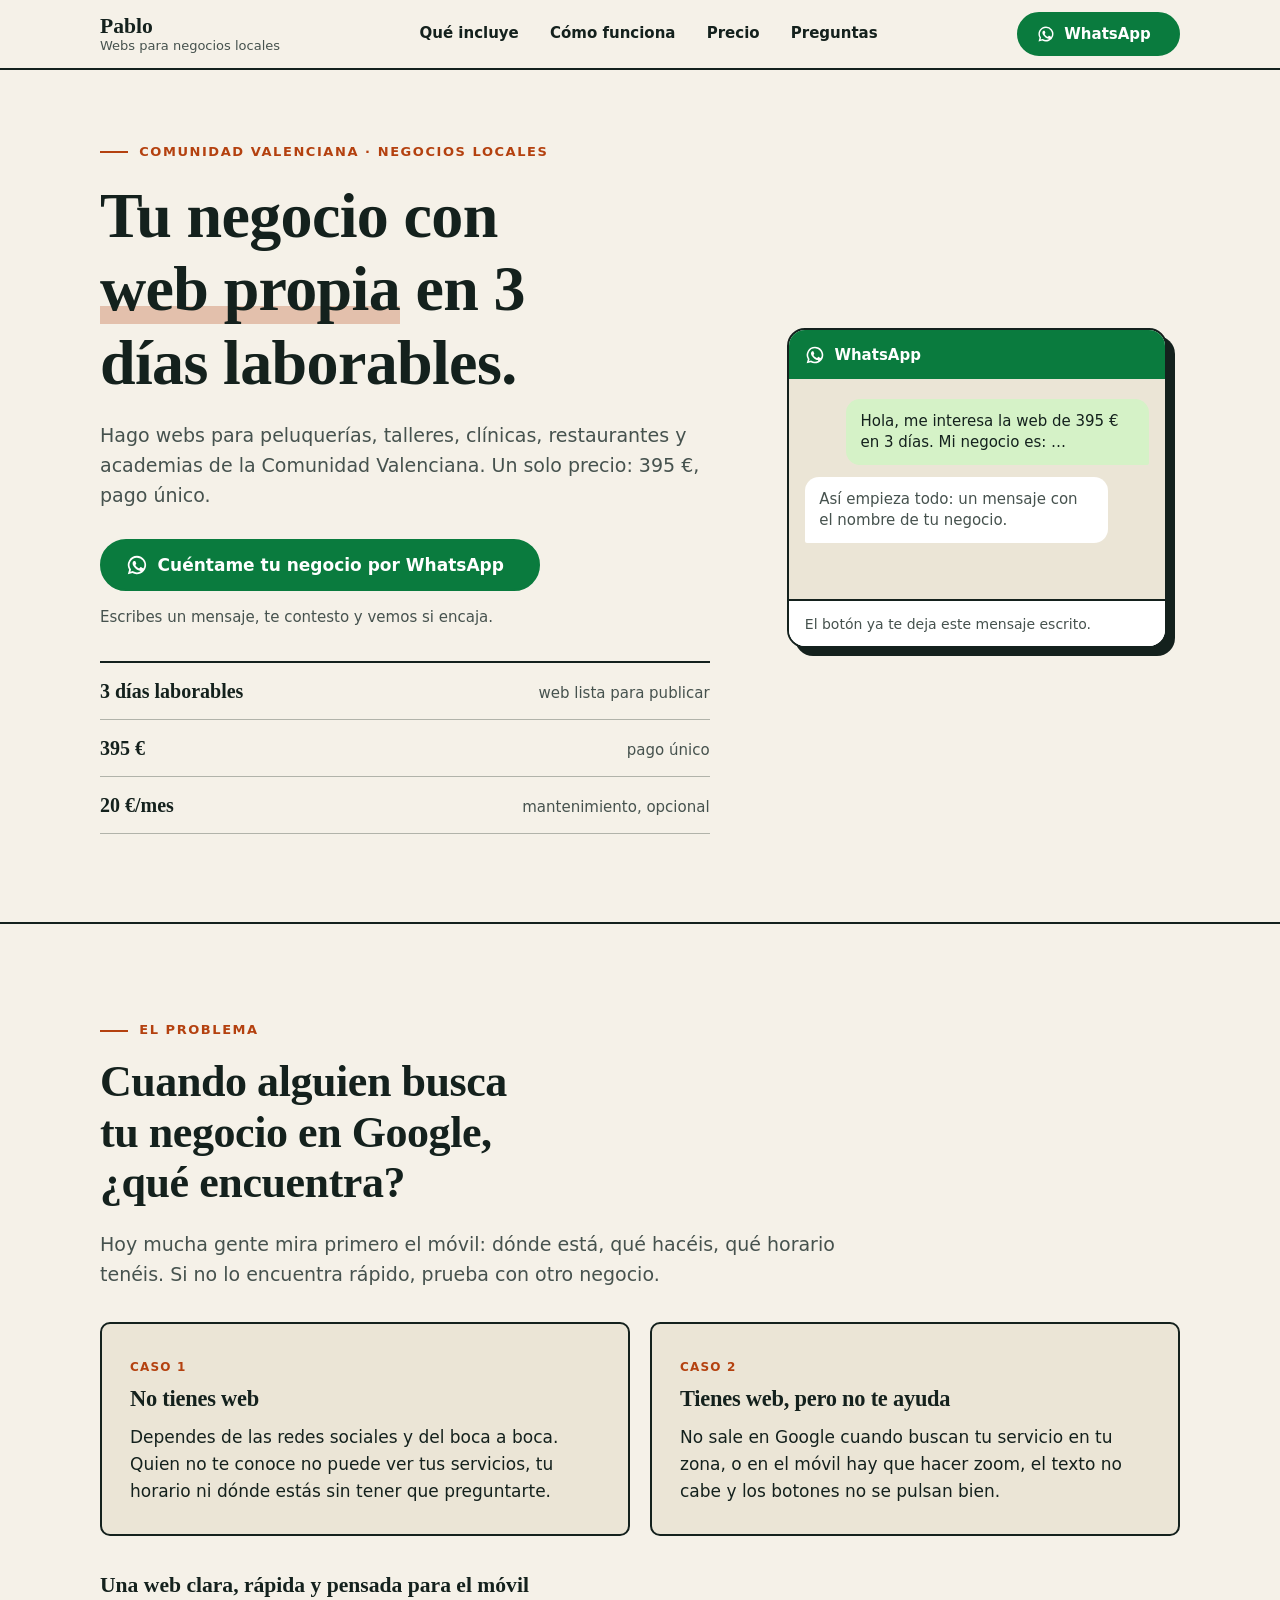
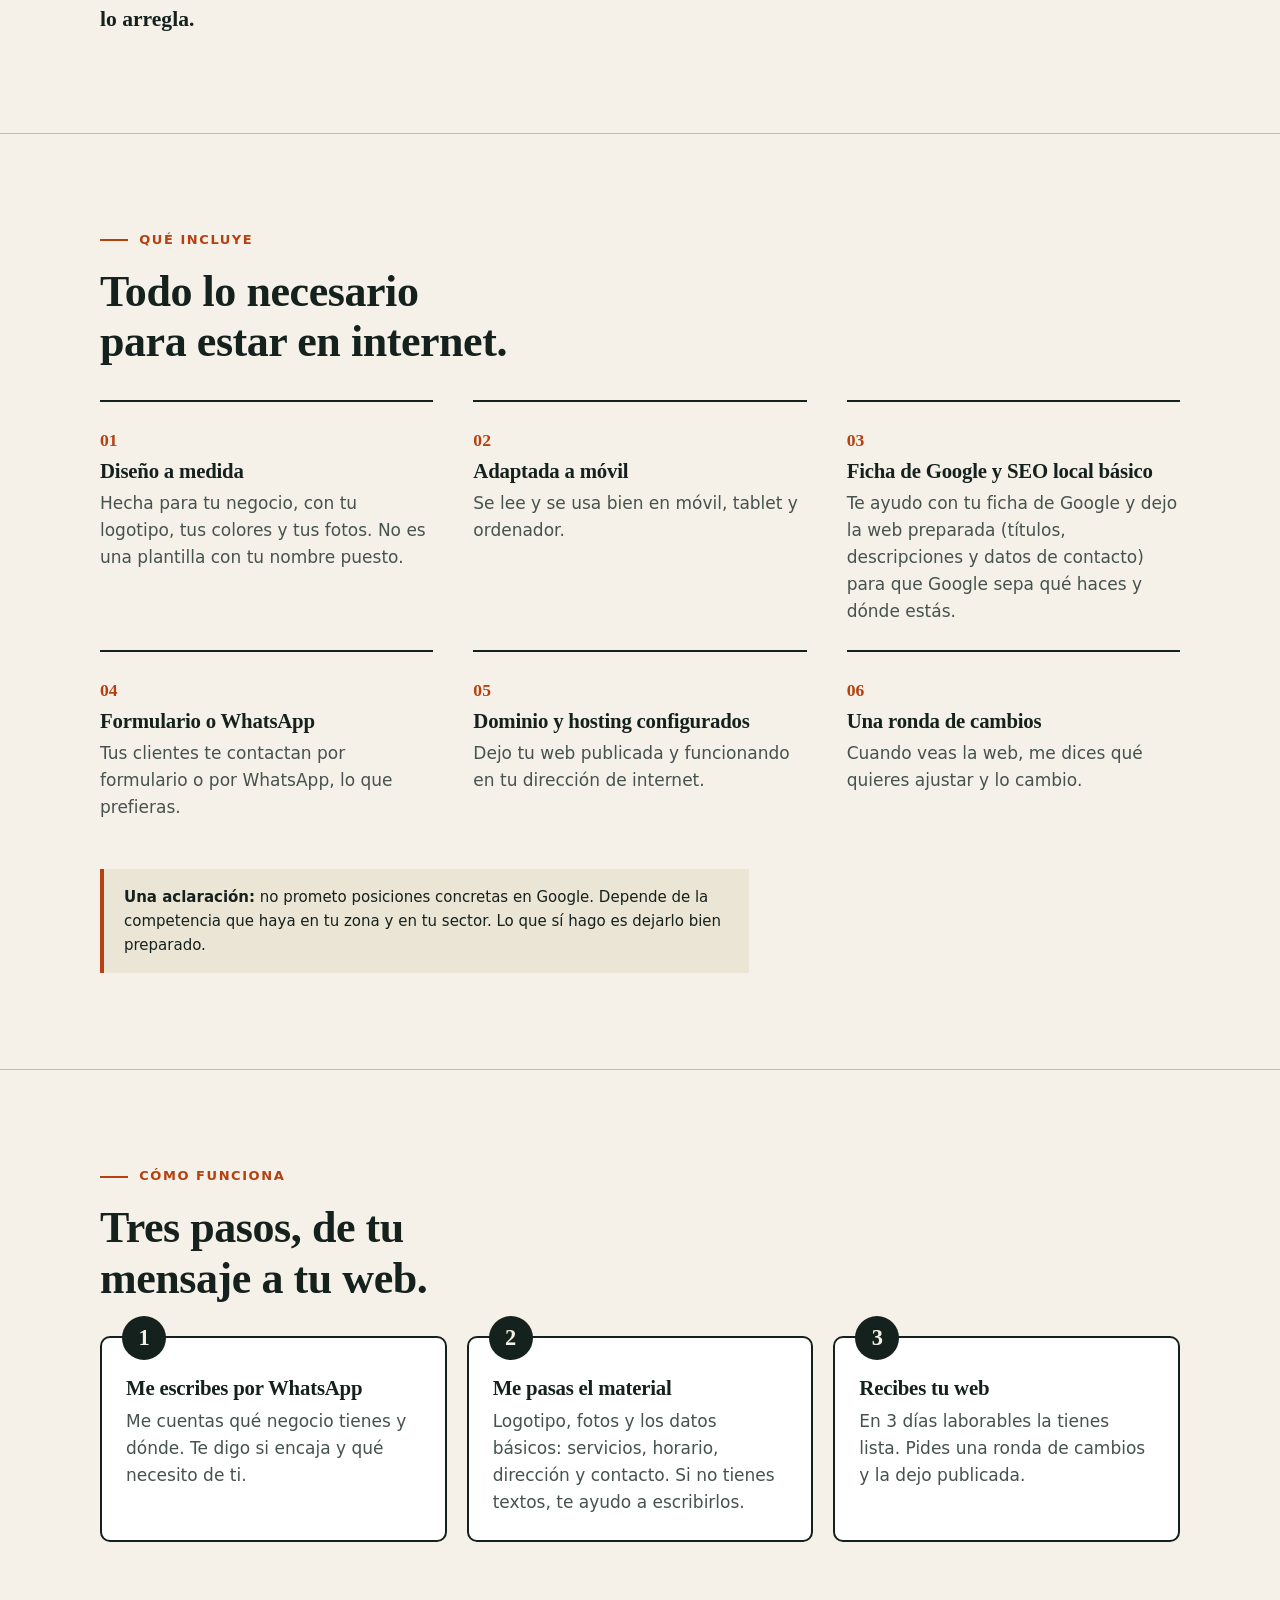
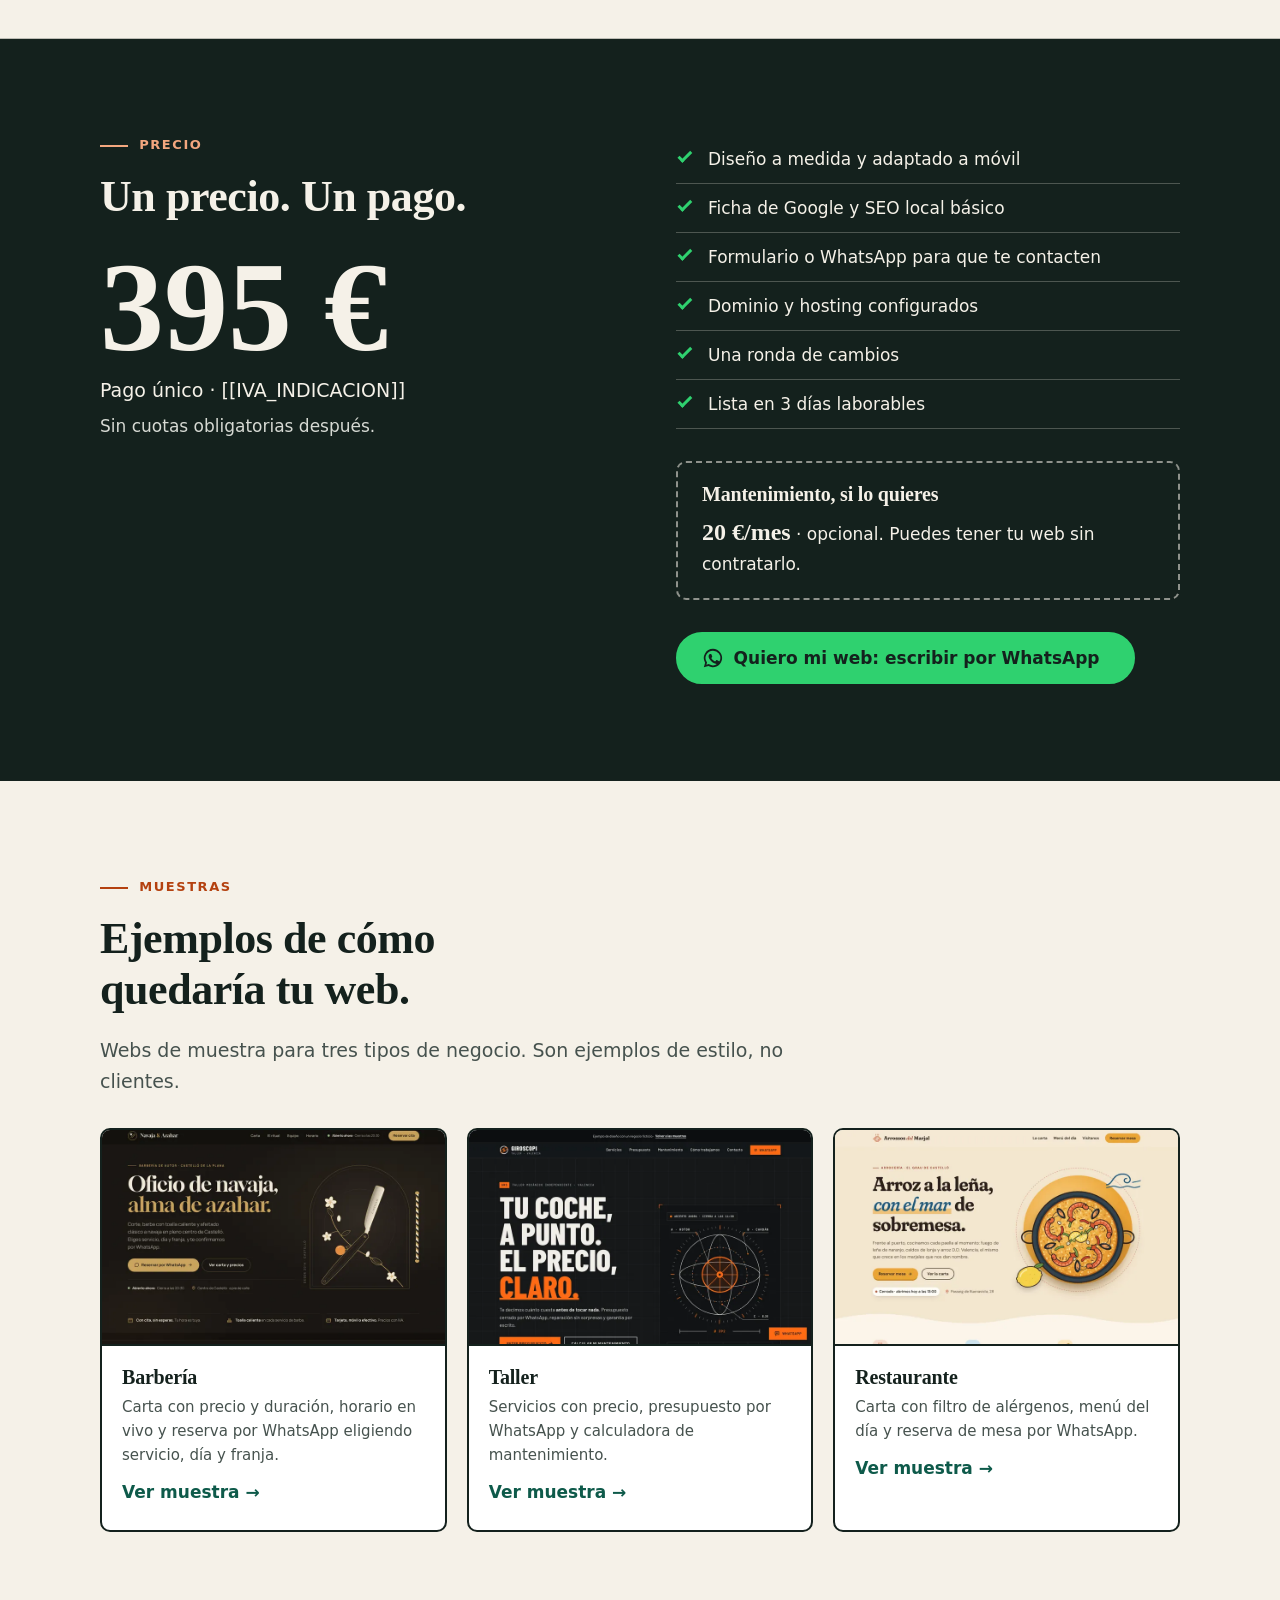
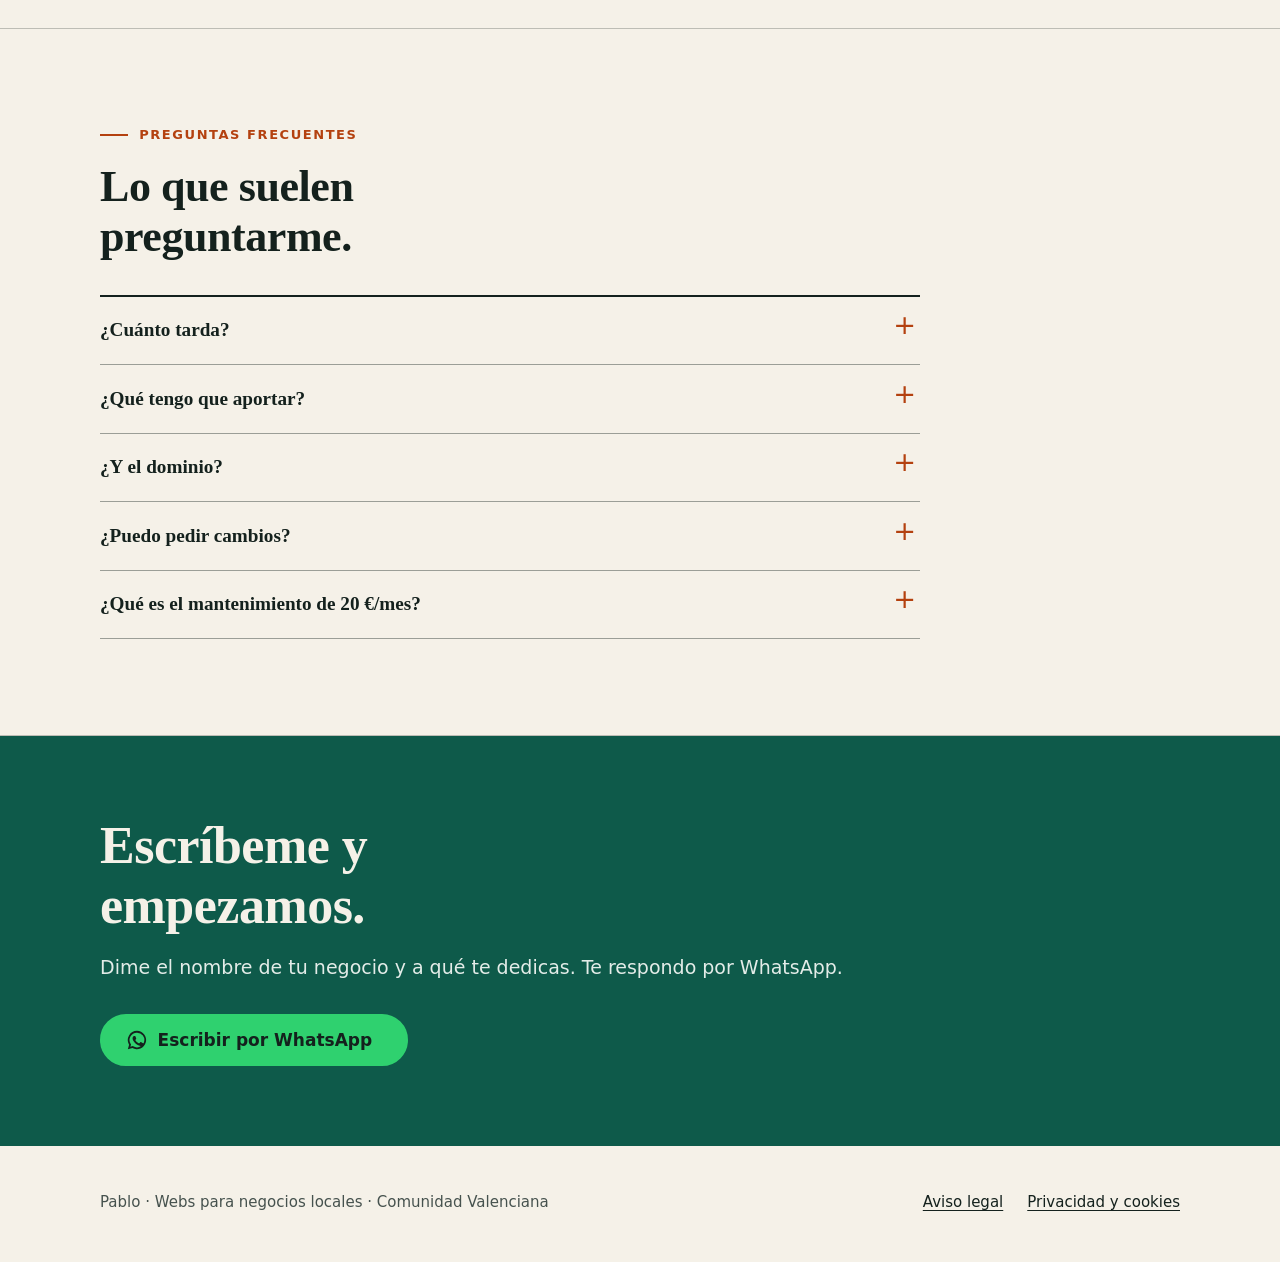
==== commit ab84151c: "Vuelve al diseño del 3 de noviembre Restaura el árbol completo al estado del merge del PR #5 (82e094" ====
--- a/site/index.html
+++ b/site/index.html
@@ -6,9 +6,8 @@
 <title>Webs para negocios locales en la Comunidad Valenciana · 395 €</title>
 <meta name="description" content="Web profesional para peluquerías, talleres, clínicas, restaurantes y academias de la Comunidad Valenciana. Lista en 3 días laborables, 395 € de pago único.">
 <link rel="canonical" href="https://pablocc8.github.io/web-portfolio/">
-<meta name="theme-color" content="#ffffff">
+<meta name="theme-color" content="#f5f1e8">
 <link rel="icon" href="assets/favicon.svg" type="image/svg+xml">
-<link rel="preload" href="assets/fonts/source-sans-3-latin-wght-normal.woff2" as="font" type="font/woff2" crossorigin>
 <link rel="stylesheet" href="assets/styles.css">
 
 <meta property="og:type" content="website">
@@ -60,178 +59,213 @@
 <a class="skip" href="#contenido">Saltar al contenido</a>
 
 <svg width="0" height="0" style="position:absolute" aria-hidden="true" focusable="false">
-  <symbol id="i-wa" viewBox="0 0 24 24"><path fill="none" stroke="currentColor" stroke-width="1.8" stroke-linejoin="round" d="M4.2 19.8l1.1-3.9A8.2 8.2 0 1 1 8.4 19l-4.2.8Z"/></symbol>
-  <symbol id="i-check" viewBox="0 0 20 20"><path fill="none" stroke="currentColor" stroke-width="2" stroke-linecap="round" stroke-linejoin="round" d="M4.5 10.5l3.5 3.5 7.5-8"/></symbol>
+  <symbol id="i-chat" viewBox="0 0 24 24"><path fill="currentColor" d="M12 2a10 10 0 0 0-8.6 15.1L2 22l5-1.3A10 10 0 1 0 12 2Zm0 2a8 8 0 1 1-4.2 14.8l-.4-.2-2.6.7.7-2.5-.3-.4A8 8 0 0 1 12 4Zm-3 3.5c-.3 0-.6.1-.8.4-.3.3-1 1-1 2.4s1 2.8 1.200 3c.1.2 2 3.200 4.900 4.400 2.400 1 2.900.8 3.400.7.500-.1 1.700-.7 1.900-1.400.2-.7.2-1.200.2-1.400-.1-.1-.3-.2-.7-.4l-1.800-.9c-.3-.1-.5-.1-.7.100l-.9 1.100c-.2.200-.3.200-.6.100-.3-.1-1.200-.4-2.300-1.400-.8-.8-1.400-1.700-1.500-2-.2-.3 0-.4.100-.6l.4-.5c.1-.2.200-.3.300-.5.100-.2 0-.4 0-.5l-.8-2c-.2-.5-.4-.5-.6-.5Z"/></symbol>
 </svg>
 
 <header class="site-header">
-  <div class="wrap header-inner">
-    <a class="brand" href="./">Pablo <span>· webs para negocios locales</span></a>
+  <div class="wrap">
+    <a class="brand" href="#inicio">
+      <strong>Pablo</strong>
+      <span>Webs para negocios locales</span>
+    </a>
     <nav class="nav" aria-label="Principal">
       <a href="#incluye">Qué incluye</a>
-      <a href="#muestras">Muestras</a>
+      <a href="#como">Cómo funciona</a>
       <a href="#precio">Precio</a>
-      <a href="#preguntas">Preguntas</a>
+      <a href="#faq">Preguntas</a>
     </nav>
-    <a class="btn btn--small" href="https://wa.me/34623130633?text=Hola%2C%20me%20interesa%20la%20web%20de%20395%20%E2%82%AC%20en%203%20d%C3%ADas.%20Mi%20negocio%20es%3A%20" target="_blank" rel="noopener noreferrer"><svg class="icon" aria-hidden="true"><use href="#i-wa"/></svg>WhatsApp<span class="sr-only"> (se abre en una pestaña nueva)</span></a>
+    <a class="btn btn--small" href="https://wa.me/34623130633?text=Hola%2C%20me%20interesa%20la%20web%20de%20395%20%E2%82%AC%20en%203%20d%C3%ADas.%20Mi%20negocio%20es%3A%20" target="_blank" rel="noopener noreferrer">
+      <svg aria-hidden="true"><use href="#i-chat"/></svg>WhatsApp<span class="sr-only"> (se abre en una pestaña nueva)</span>
+    </a>
   </div>
 </header>
 
 <main id="contenido">
 
-<section class="hero">
-  <div class="wrap hero-grid">
-    <div class="hero-text">
-      <h1>Webs para negocios locales de la Comunidad Valenciana, listas en 3&nbsp;días laborables</h1>
-      <p class="intro">Hago la web de tu peluquería, taller, clínica, restaurante o academia para que se vea bien en el móvil y te encuentren en Google. Cuesta 395&nbsp;€ en un solo pago.</p>
-      <div class="hero-actions">
-        <a class="btn" href="https://wa.me/34623130633?text=Hola%2C%20me%20interesa%20la%20web%20de%20395%20%E2%82%AC%20en%203%20d%C3%ADas.%20Mi%20negocio%20es%3A%20" target="_blank" rel="noopener noreferrer"><svg class="icon" aria-hidden="true"><use href="#i-wa"/></svg>Escríbeme por WhatsApp<span class="sr-only"> (se abre en una pestaña nueva)</span></a>
-        <p class="hero-note">Te contesto yo. El mantenimiento es opcional y cuesta 20&nbsp;€/mes.</p>
+<section class="hero" id="inicio">
+  <div class="wrap">
+    <div>
+      <p class="kicker">Comunidad Valenciana · Negocios locales</p>
+      <h1>Tu negocio con <em>web propia</em> en 3 días laborables.</h1>
+      <p class="lead">Hago webs para peluquerías, talleres, clínicas, restaurantes y academias de la Comunidad Valenciana. Un solo precio: 395 €, pago único.</p>
+      <a class="btn" data-wa href="https://wa.me/34623130633?text=Hola%2C%20me%20interesa%20la%20web%20de%20395%20%E2%82%AC%20en%203%20d%C3%ADas.%20Mi%20negocio%20es%3A%20" target="_blank" rel="noopener noreferrer">
+        <svg aria-hidden="true"><use href="#i-chat"/></svg>Cuéntame tu negocio por WhatsApp<span class="sr-only"> (se abre en una pestaña nueva)</span>
+      </a>
+      <p class="cta-note">Escribes un mensaje, te contesto y vemos si encaja.</p>
+      <ul class="facts" aria-label="Resumen de la oferta">
+        <li><b>3 días laborables</b><span>web lista para publicar</span></li>
+        <li><b>395 €</b><span>pago único</span></li>
+        <li><b>20 €/mes</b><span>mantenimiento, opcional</span></li>
+      </ul>
+    </div>
+    <figure class="chat" style="margin:0 auto" aria-label="Ejemplo del primer mensaje por WhatsApp">
+      <div class="chat__bar"><svg aria-hidden="true"><use href="#i-chat"/></svg>WhatsApp</div>
+      <div class="chat__body">
+        <p class="bubble">Hola, me interesa la web de 395 € en 3 días. Mi negocio es: …</p>
+        <p class="bubble bubble--ghost">Así empieza todo: un mensaje con el nombre de tu negocio.</p>
       </div>
-    </div>
-    <figure class="hero-shot">
-      <a href="muestras/restaurante/"><img src="assets/muestras/restaurante.webp" width="800" height="500" fetchpriority="high" alt="Portada de la web de muestra para una arrocería, con la carta y el botón de reservar mesa"></a>
-      <figcaption>Web de muestra para un restaurante. El negocio es ficticio.</figcaption>
+      <figcaption class="chat__cap">El botón ya te deja este mensaje escrito.</figcaption>
     </figure>
   </div>
 </section>
 
-<section class="section section--soft" id="para-quien">
-  <div class="wrap">
-    <h2>Para negocios sin web o con una web que no funciona en el móvil</h2>
-    <div class="two-col">
-      <div>
-        <h3>Si todavía no tienes web</h3>
-        <p>Quien ya te conoce te encuentra por Instagram o porque se lo ha dicho un vecino. Quien no te conoce te busca en Google desde el móvil, y si no ve tu horario o cómo llegar, acaba llamando a otro.</p>
+<section class="section" id="problema">
+  <div class="wrap">
+    <p class="kicker">El problema</p>
+    <h2>Cuando alguien busca tu negocio en Google, ¿qué encuentra?</h2>
+    <p class="lead">Hoy mucha gente mira primero el móvil: dónde está, qué hacéis, qué horario tenéis. Si no lo encuentra rápido, prueba con otro negocio.</p>
+    <div class="cols cols--2">
+      <article class="case">
+        <span class="tag">Caso 1</span>
+        <h3>No tienes web</h3>
+        <p>Dependes de las redes sociales y del boca a boca. Quien no te conoce no puede ver tus servicios, tu horario ni dónde estás sin tener que preguntarte.</p>
+      </article>
+      <article class="case">
+        <span class="tag">Caso 2</span>
+        <h3>Tienes web, pero no te ayuda</h3>
+        <p>No sale en Google cuando buscan tu servicio en tu zona, o en el móvil hay que hacer zoom, el texto no cabe y los botones no se pulsan bien.</p>
+      </article>
+    </div>
+    <p class="closing-line">Una web clara, rápida y pensada para el móvil lo arregla.</p>
+  </div>
+</section>
+
+<section class="section" id="incluye">
+  <div class="wrap">
+    <p class="kicker">Qué incluye</p>
+    <h2>Todo lo necesario para estar en internet.</h2>
+    <ul class="includes">
+      <li><h3>Diseño a medida</h3><p>Hecha para tu negocio, con tu logotipo, tus colores y tus fotos. No es una plantilla con tu nombre puesto.</p></li>
+      <li><h3>Adaptada a móvil</h3><p>Se lee y se usa bien en móvil, tablet y ordenador.</p></li>
+      <li><h3>Ficha de Google y SEO local básico</h3><p>Te ayudo con tu ficha de Google y dejo la web preparada (títulos, descripciones y datos de contacto) para que Google sepa qué haces y dónde estás.</p></li>
+      <li><h3>Formulario o WhatsApp</h3><p>Tus clientes te contactan por formulario o por WhatsApp, lo que prefieras.</p></li>
+      <li><h3>Dominio y hosting configurados</h3><p>Dejo tu web publicada y funcionando en tu dirección de internet.</p></li>
+      <li><h3>Una ronda de cambios</h3><p>Cuando veas la web, me dices qué quieres ajustar y lo cambio.</p></li>
+    </ul>
+    <div class="note"><p><strong>Una aclaración:</strong> no prometo posiciones concretas en Google. Depende de la competencia que haya en tu zona y en tu sector. Lo que sí hago es dejarlo bien preparado.</p></div>
+  </div>
+</section>
+
+<section class="section" id="como">
+  <div class="wrap">
+    <p class="kicker">Cómo funciona</p>
+    <h2>Tres pasos, de tu mensaje a tu web.</h2>
+    <ol class="steps">
+      <li><h3>Me escribes por WhatsApp</h3><p>Me cuentas qué negocio tienes y dónde. Te digo si encaja y qué necesito de ti.</p></li>
+      <li><h3>Me pasas el material</h3><p>Logotipo, fotos y los datos básicos: servicios, horario, dirección y contacto. Si no tienes textos, te ayudo a escribirlos.</p></li>
+      <li><h3>Recibes tu web</h3><p>En 3 días laborables la tienes lista. Pides una ronda de cambios y la dejo publicada.</p></li>
+    </ol>
+  </div>
+</section>
+
+<section class="section on-dark" id="precio">
+  <div class="wrap price-grid">
+    <div>
+      <p class="kicker">Precio</p>
+      <h2>Un precio. Un pago.</h2>
+      <p class="price-big">395 €</p>
+      <p class="price-sub">Pago único · [[IVA_INDICACION]]</p>
+      <p class="muted">Sin cuotas obligatorias después.</p>
+    </div>
+    <div>
+      <ul class="ticks">
+        <li>Diseño a medida y adaptado a móvil</li>
+        <li>Ficha de Google y SEO local básico</li>
+        <li>Formulario o WhatsApp para que te contacten</li>
+        <li>Dominio y hosting configurados</li>
+        <li>Una ronda de cambios</li>
+        <li>Lista en 3 días laborables</li>
+      </ul>
+      <div class="optional">
+        <h3>Mantenimiento, si lo quieres</h3>
+        <p><b>20 €/mes</b> · opcional. Puedes tener tu web sin contratarlo.</p>
       </div>
-      <div>
-        <h3>Si tienes web, pero no te trae clientes</h3>
-        <p>Pasa mucho con webs hechas hace años: no salen cuando alguien busca tu servicio en tu zona, o en el móvil hay que hacer zoom para leer el texto y los botones cuesta pulsarlos.</p>
-      </div>
-    </div>
-  </div>
-</section>
-
-<section class="section" id="incluye">
-  <div class="wrap">
-    <h2>Qué incluye la web por 395&nbsp;€</h2>
-    <ul class="features">
-      <li><h3>Diseño hecho para tu negocio</h3><p>Con tu logotipo, tus colores y tus fotos. Cada web la diseño desde cero, así que no se parecerá a la del negocio de al lado.</p></li>
-      <li><h3>Pensada para el móvil</h3><p>Muchos clientes la abrirán desde el teléfono. Por eso la diseño primero para pantallas pequeñas y luego la adapto al ordenador.</p></li>
-      <li><h3>Ficha de Google y SEO local básico</h3><p>Te ayudo a crear o revisar tu ficha de Google y dejo en la web los títulos, las descripciones y los datos de contacto que Google usa para saber qué haces y dónde estás.</p></li>
-      <li><h3>Formulario o WhatsApp</h3><p>Tus clientes te escriben desde la web por WhatsApp o con un formulario, lo que te resulte más cómodo.</p></li>
-      <li><h3>Dominio y hosting configurados</h3><p>Conecto tu dominio y dejo la web publicada. Si aún no tienes dominio, lo elegimos juntos.</p></li>
-      <li><h3>Una ronda de cambios</h3><p>Cuando veas la web terminada, me dices qué quieres cambiar y lo cambio antes de publicarla.</p></li>
-    </ul>
-    <p class="note">Una cosa que no puedo prometer es que salgas el primero en Google: depende de cuántos negocios como el tuyo haya en tu zona. Lo que sí hago es dejar la web bien preparada.</p>
-  </div>
-</section>
-
-<section class="section section--soft" id="como">
-  <div class="wrap">
-    <h2>Cómo se hace, paso a paso</h2>
-    <ol class="steps">
-      <li><h3>Me escribes por WhatsApp</h3><p>Me cuentas qué negocio tienes, dónde está y si ya tienes dominio. Te digo qué necesito y cuándo puedo empezar.</p></li>
-      <li><h3>Me mandas el material</h3><p>Tu logotipo, unas cuantas fotos, los servicios, el horario y la dirección. Si no tienes los textos escritos, los redactamos juntos.</p></li>
-      <li><h3>Revisas la web y la publico</h3><p>En 3&nbsp;días laborables desde que tengo el material te paso la web para que la revises. Me dices tus cambios y la publico en tu dominio.</p></li>
-    </ol>
+      <a class="btn" data-wa href="https://wa.me/34623130633?text=Hola%2C%20me%20interesa%20la%20web%20de%20395%20%E2%82%AC%20en%203%20d%C3%ADas.%20Mi%20negocio%20es%3A%20" target="_blank" rel="noopener noreferrer">
+        <svg aria-hidden="true"><use href="#i-chat"/></svg>Quiero mi web: escribir por WhatsApp<span class="sr-only"> (se abre en una pestaña nueva)</span>
+      </a>
+    </div>
   </div>
 </section>
 
 <section class="section" id="muestras">
   <div class="wrap">
-    <h2>Webs de muestra</h2>
-    <p class="section-intro">Son tres negocios inventados para que veas cómo trabajo. No son clientes.</p>
-    <div class="samples">
+    <p class="kicker">Muestras</p>
+    <h2>Ejemplos de cómo quedaría tu web.</h2>
+    <p class="lead">Webs de muestra para tres tipos de negocio. Son ejemplos de estilo, no clientes.</p>
+    <div class="cols cols--3">
       <a class="sample" href="muestras/barberia/">
-        <img src="assets/muestras/barberia.webp" width="800" height="500" loading="lazy" decoding="async" alt="Captura de la web de muestra de una barbería: titular, botón de reserva y horario en vivo.">
-        <span class="sample-body"><span class="sample-title">Barbería</span><span class="sample-text">Servicios con precio y duración, y reserva de cita por WhatsApp.</span><span class="sample-link">Ver la muestra<span class="sr-only"> de barbería</span></span></span>
+        <div class="sample__shot"><img src="assets/muestras/barberia.webp" width="800" height="500" loading="lazy" decoding="async" alt="Captura de la web de muestra de una barbería: titular, botón de reserva y horario en vivo."></div>
+        <div class="sample__body"><h3>Barbería</h3><p>Carta con precio y duración, horario en vivo y reserva por WhatsApp eligiendo servicio, día y franja.</p><span class="sample__go">Ver muestra<span class="sr-only"> de barbería</span> →</span></div>
       </a>
       <a class="sample" href="muestras/taller/">
-        <img src="assets/muestras/taller.webp" width="800" height="500" loading="lazy" decoding="async" alt="Captura de la web de muestra de un taller mecánico: titular, presupuesto por WhatsApp y horario.">
-        <span class="sample-body"><span class="sample-title">Taller</span><span class="sample-text">Precios orientativos y presupuesto por WhatsApp antes de tocar el coche.</span><span class="sample-link">Ver la muestra<span class="sr-only"> de taller</span></span></span>
+        <div class="sample__shot"><img src="assets/muestras/taller.webp" width="800" height="500" loading="lazy" decoding="async" alt="Captura de la web de muestra de un taller mecánico: titular, presupuesto por WhatsApp y horario."></div>
+        <div class="sample__body"><h3>Taller</h3><p>Servicios con precio, presupuesto por WhatsApp y calculadora de mantenimiento.</p><span class="sample__go">Ver muestra<span class="sr-only"> de taller</span> →</span></div>
       </a>
       <a class="sample" href="muestras/restaurante/">
-        <img src="assets/muestras/restaurante.webp" width="800" height="500" loading="lazy" decoding="async" alt="Captura de la web de muestra de una arrocería: titular, reserva de mesa y horario.">
-        <span class="sample-body"><span class="sample-title">Restaurante</span><span class="sample-text">Carta con alérgenos y reserva de mesa por WhatsApp.</span><span class="sample-link">Ver la muestra<span class="sr-only"> de restaurante</span></span></span>
-      </a>
-    </div>
-  </div>
-</section>
-
-<section class="section section--soft" id="precio">
-  <div class="wrap">
-    <h2>Precio</h2>
-    <div class="price">
-      <div class="price-main">
-        <p class="price-amount">395&nbsp;€</p>
-        <p class="price-terms">Pago único · [[IVA_INDICACION]]</p>
-        <ul class="checks">
-          <li><svg class="icon" aria-hidden="true"><use href="#i-check"/></svg>Diseño hecho para tu negocio y pensado para el móvil</li>
-          <li><svg class="icon" aria-hidden="true"><use href="#i-check"/></svg>Ficha de Google y SEO local básico</li>
-          <li><svg class="icon" aria-hidden="true"><use href="#i-check"/></svg>Formulario o WhatsApp para que te contacten</li>
-          <li><svg class="icon" aria-hidden="true"><use href="#i-check"/></svg>Dominio y hosting configurados</li>
-          <li><svg class="icon" aria-hidden="true"><use href="#i-check"/></svg>Una ronda de cambios</li>
-          <li><svg class="icon" aria-hidden="true"><use href="#i-check"/></svg>Lista en 3&nbsp;días laborables</li>
-        </ul>
-        <a class="btn" href="https://wa.me/34623130633?text=Hola%2C%20me%20interesa%20la%20web%20de%20395%20%E2%82%AC%20en%203%20d%C3%ADas.%20Mi%20negocio%20es%3A%20" target="_blank" rel="noopener noreferrer"><svg class="icon" aria-hidden="true"><use href="#i-wa"/></svg>Pedir mi web por WhatsApp<span class="sr-only"> (se abre en una pestaña nueva)</span></a>
-      </div>
-      <div class="price-extra">
-        <h3>Mantenimiento opcional</h3>
-        <p class="price-small">20&nbsp;€/mes</p>
-        <p>Puedes tener tu web sin contratarlo. Lo que incluye lo tienes explicado en las preguntas frecuentes.</p>
-      </div>
-    </div>
-  </div>
-</section>
-
-<section class="section section--soft" id="preguntas">
-  <div class="wrap narrow">
-    <h2>Preguntas frecuentes</h2>
+        <div class="sample__shot"><img src="assets/muestras/restaurante.webp" width="800" height="500" loading="lazy" decoding="async" alt="Captura de la web de muestra de una arrocería: titular, reserva de mesa y horario."></div>
+        <div class="sample__body"><h3>Restaurante</h3><p>Carta con filtro de alérgenos, menú del día y reserva de mesa por WhatsApp.</p><span class="sample__go">Ver muestra<span class="sr-only"> de restaurante</span> →</span></div>
+      </a>
+    </div>
+  </div>
+</section>
+
+<section class="section" id="faq">
+  <div class="wrap">
+    <p class="kicker">Preguntas frecuentes</p>
+    <h2>Lo que suelen preguntarme.</h2>
     <div class="faq">
       <details>
         <summary>¿Cuánto tarda?</summary>
-        <p>Tres días laborables. Empiezan a contar cuando ya tengo tu logotipo, tus fotos y los datos básicos del negocio, así que cuanto antes me los mandes, antes la tienes.</p>
-      </details>
-      <details>
-        <summary>¿Qué tengo que mandarte?</summary>
-        <p>Tu logotipo si lo tienes, algunas fotos del negocio, la lista de servicios, el horario, la dirección y cómo quieres que te contacten. Si no tienes los textos escritos, los preparamos juntos.</p>
+        <div class="answer"><p>La web queda lista en 3 días laborables. Los días empiezan a contar cuando ya tengo tu logotipo, tus fotos y tus datos básicos; por eso conviene enviármelos cuanto antes.</p></div>
+      </details>
+      <details>
+        <summary>¿Qué tengo que aportar?</summary>
+        <div class="answer"><p>Tu logotipo (si lo tienes), algunas fotos del negocio, la lista de servicios, el horario, la dirección y tus datos de contacto. Si no tienes textos escritos, no pasa nada: te ayudo a redactarlos.</p></div>
       </details>
       <details>
         <summary>¿Y el dominio?</summary>
-        <p>Si ya tienes uno (por ejemplo, tunegocio.es), lo conecto a la web. Si no, lo elegimos juntos. Coste y titularidad del dominio: [[DOMINIO_COSTE_Y_TITULARIDAD]]</p>
+        <div class="answer"><p>Si ya tienes dominio (tunegocio.es, por ejemplo), lo conecto a tu web. Si no tienes, lo configuramos juntos. Coste y titularidad del dominio: [[DOMINIO_COSTE_Y_TITULARIDAD]]</p></div>
       </details>
       <details>
         <summary>¿Puedo pedir cambios?</summary>
-        <p>Sí. Una ronda de cambios entra en los 395&nbsp;€. Si más adelante necesitas otros, te digo cuánto cuestan antes de hacerlos.</p>
-      </details>
-      <details>
-        <summary>¿Qué es el mantenimiento de 20&nbsp;€/mes?</summary>
-        <p>Un servicio opcional: tu web funciona sin él. Qué incluye exactamente: [[MANTENIMIENTO_ALCANCE]]</p>
-      </details>
-    </div>
-  </div>
-</section>
-
-<section class="section closing" id="contacto">
-  <div class="wrap narrow">
-    <h2>Cuéntame qué negocio tienes</h2>
-    <p>Me llamo Pablo y hago webs para negocios de la Comunidad Valenciana. Hablas conmigo desde el primer mensaje hasta que la web está publicada, sin intermediarios.</p>
-    <p>Escríbeme por WhatsApp con el nombre del negocio y la localidad, y te digo qué haría falta para tu web.</p>
-    <a class="btn" href="https://wa.me/34623130633?text=Hola%2C%20me%20interesa%20la%20web%20de%20395%20%E2%82%AC%20en%203%20d%C3%ADas.%20Mi%20negocio%20es%3A%20" target="_blank" rel="noopener noreferrer"><svg class="icon" aria-hidden="true"><use href="#i-wa"/></svg>Escríbeme por WhatsApp<span class="sr-only"> (se abre en una pestaña nueva)</span></a>
+        <div class="answer"><p>Sí. Una ronda de cambios está incluida en los 395 €. Si después necesitas más, te digo cuánto costaría antes de hacerlo.</p></div>
+      </details>
+      <details>
+        <summary>¿Qué es el mantenimiento de 20 €/mes?</summary>
+        <div class="answer"><p>Es un servicio opcional: puedes tener tu web sin contratarlo. Qué incluye exactamente: [[MANTENIMIENTO_ALCANCE]]</p></div>
+      </details>
+    </div>
+  </div>
+</section>
+
+<section class="closing on-dark" id="contacto">
+  <div class="wrap">
+    <h2>Escríbeme y empezamos.</h2>
+    <p class="lead">Dime el nombre de tu negocio y a qué te dedicas. Te respondo por WhatsApp.</p>
+    <a class="btn" data-wa href="https://wa.me/34623130633?text=Hola%2C%20me%20interesa%20la%20web%20de%20395%20%E2%82%AC%20en%203%20d%C3%ADas.%20Mi%20negocio%20es%3A%20" target="_blank" rel="noopener noreferrer">
+      <svg aria-hidden="true"><use href="#i-chat"/></svg>Escribir por WhatsApp<span class="sr-only"> (se abre en una pestaña nueva)</span>
+    </a>
   </div>
 </section>
 
 </main>
 
 <footer class="site-footer">
-  <div class="wrap footer-inner">
-    <p>Pablo · webs para negocios de la Comunidad Valenciana. Esta web no usa cookies.</p>
+  <div class="wrap">
+    <p>Pablo · Webs para negocios locales · Comunidad Valenciana</p>
     <nav aria-label="Información legal">
       <a href="aviso-legal.html">Aviso legal</a>
       <a href="privacidad.html">Privacidad y cookies</a>
     </nav>
   </div>
 </footer>
+
+<div class="sticky-cta" id="sticky-cta">
+  <a class="btn" href="https://wa.me/34623130633?text=Hola%2C%20me%20interesa%20la%20web%20de%20395%20%E2%82%AC%20en%203%20d%C3%ADas.%20Mi%20negocio%20es%3A%20" target="_blank" rel="noopener noreferrer" tabindex="-1">
+    <svg aria-hidden="true"><use href="#i-chat"/></svg>Escribir por WhatsApp<span class="sr-only"> (se abre en una pestaña nueva)</span>
+  </a>
+</div>
+
+<script src="assets/main.js" defer></script>
 </body>
 </html>
--- a/site/assets/styles.css
+++ b/site/assets/styles.css
@@ -1,217 +1,190 @@
-/* Landing y páginas legales. Una familia (Source Sans 3), neutros y un acento verde. */
-
-@font-face {
-  font-family: "Source Sans 3";
-  font-style: normal;
-  font-weight: 200 900;
-  font-display: swap;
-  src: url("fonts/source-sans-3-latin-wght-normal.woff2") format("woff2");
+/* Webs para negocios locales — hoja de estilos única, sin dependencias */
+:root{
+  --paper:#f5f1e8;
+  --paper-2:#ebe5d6;
+  --ink:#14211d;
+  --muted:#46524e;
+  --brand:#0e5a4a;
+  --brand-dark:#0a4538;
+  --accent:#b4410f;
+  --wa:#0a7b3e;
+  --wa-hover:#086633;
+  --wa-bright:#2fd16f;
+  --line:#14211d;
+  --radius:10px;
+  --serif:"Iowan Old Style","Palatino Linotype",Palatino,"Book Antiqua",Georgia,serif;
+  --sans:system-ui,-apple-system,"Segoe UI",Roboto,"Helvetica Neue",Arial,sans-serif;
+  --wrap:1120px;
+  color-scheme:light;
 }
-
-:root {
-  --bg: #ffffff;
-  --soft: #f5f6f4;
-  --text: #1e2226;
-  --muted: #555c63;
-  --line: #dde1e4;
-  --line-strong: #c4cacf;
-  --accent: #17804a;
-  --accent-dark: #11683b;
-  --radius: 4px;
-  --font: "Source Sans 3", "Segoe UI", Helvetica, Arial, sans-serif;
-  --wrap: 1120px;
-  color-scheme: light;
-}
-
-*, *::before, *::after { box-sizing: border-box; }
-html { -webkit-text-size-adjust: 100%; text-size-adjust: 100%; }
-body {
-  margin: 0;
-  background: var(--bg);
-  color: var(--text);
-  font-family: var(--font);
-  font-size: 1.125rem;
-  line-height: 1.6;
-}
-img { display: block; max-width: 100%; height: auto; }
-a { color: var(--accent-dark); text-underline-offset: .15em; }
-a:hover { color: var(--text); }
-p { margin: 0 0 1rem; }
-p:last-child { margin-bottom: 0; }
-
-h1, h2, h3 { margin: 0; font-weight: 700; line-height: 1.2; color: var(--text); }
-h1 { font-size: 2rem; letter-spacing: -.01em; }          /* 32 px en móvil */
-h2 { font-size: 1.75rem; margin-bottom: 1.5rem; }        /* 28 px en móvil */
-h3 { font-size: 1.1875rem; margin-bottom: .4rem; }
-@media (min-width: 900px) {
-  h1 { font-size: 2.75rem; }                              /* 44 px */
-  h2 { font-size: 2.125rem; }                             /* 34 px */
-}
-
-:focus-visible { outline: 2px solid var(--accent); outline-offset: 3px; }
-
-.wrap { width: 100%; max-width: var(--wrap); margin: 0 auto; padding: 0 20px; }
-.narrow > * { max-width: 760px; }
-.sr-only {
-  position: absolute; width: 1px; height: 1px; padding: 0; margin: -1px;
-  overflow: hidden; clip: rect(0, 0, 0, 0); white-space: nowrap; border: 0;
-}
-.skip {
-  position: absolute; left: 12px; top: -48px; z-index: 10;
-  background: var(--text); color: #fff; padding: .5rem .9rem; border-radius: var(--radius);
-}
-.skip:focus { top: 12px; color: #fff; }
+*,*::before,*::after{box-sizing:border-box}
+html{-webkit-text-size-adjust:100%;text-size-adjust:100%}
+@media (prefers-reduced-motion:no-preference){html{scroll-behavior:smooth}}
+body{margin:0;background:var(--paper);color:var(--ink);font-family:var(--sans);font-size:1.0625rem;line-height:1.6;-webkit-font-smoothing:antialiased}
+img,svg{max-width:100%;display:block}
+a{color:var(--brand);text-underline-offset:.2em}
+a:hover{color:var(--brand-dark)}
+h1,h2,h3{font-family:var(--serif);font-weight:700;line-height:1.15;margin:0;letter-spacing:-.01em;text-wrap:balance}
+p{margin:0 0 1em}
+:focus-visible{outline:3px solid var(--accent);outline-offset:3px;border-radius:2px}
+.on-dark :focus-visible{outline-color:var(--paper)}
+.wrap{width:100%;max-width:var(--wrap);margin-inline:auto;padding-inline:20px}
+.sr-only{position:absolute;width:1px;height:1px;margin:-1px;padding:0;overflow:hidden;clip:rect(0,0,0,0);white-space:nowrap;border:0}
+.skip{position:absolute;left:12px;top:-60px;background:var(--ink);color:var(--paper);padding:.7rem 1rem;border-radius:var(--radius);z-index:100;text-decoration:none}
+.skip:focus{top:12px;color:var(--paper)}
 
 /* Botones */
-.btn {
-  display: inline-flex; align-items: center; justify-content: center; gap: .55rem;
-  min-height: 48px; padding: .7rem 1.25rem;
-  background: var(--accent); color: #fff;
-  border: 1px solid var(--accent); border-radius: var(--radius);
-  font: inherit; font-weight: 600; line-height: 1.2; text-decoration: none;
-  transition: background-color .15s ease;
-}
-.btn:hover { background: var(--accent-dark); border-color: var(--accent-dark); color: #fff; }
-.btn--small { min-height: 44px; padding: .5rem .9rem; font-size: 1rem; }
-.icon { width: 20px; height: 20px; flex: none; }
+.btn{display:inline-flex;align-items:center;justify-content:center;gap:.6rem;min-height:52px;padding:.8rem 1.5rem;border-radius:999px;background:var(--wa);color:#fff;font-weight:700;font-size:1.0625rem;text-decoration:none;border:2px solid var(--wa);line-height:1.2;transition:background-color .15s,border-color .15s}
+.btn:hover{background:var(--wa-hover);border-color:var(--wa-hover);color:#fff}
+.btn svg{width:22px;height:22px;flex:none}
+.btn--small{min-height:44px;padding:.5rem 1.1rem;font-size:.9375rem}
+.btn--small svg{width:18px;height:18px}
+.on-dark .btn{background:var(--wa-bright);border-color:var(--wa-bright);color:var(--ink)}
+.on-dark .btn:hover{background:#4be085;border-color:#4be085;color:var(--ink)}
 
 /* Cabecera */
-.site-header { border-bottom: 1px solid var(--line); background: var(--bg); }
-.header-inner { display: flex; align-items: center; justify-content: space-between; gap: 16px; min-height: 68px; }
-.brand { color: var(--text); font-weight: 700; font-size: 1.125rem; text-decoration: none; }
-.brand span { display: none; font-weight: 400; color: var(--muted); }
-.brand:hover { color: var(--text); }
-.nav { display: none; }
-@media (min-width: 560px) { .brand span { display: inline; } }
-@media (min-width: 960px) {
-  .nav { display: flex; gap: 28px; margin-left: auto; margin-right: 12px; }
-  .nav a { color: var(--text); text-decoration: none; font-size: 1rem; padding: .5rem 0; }
-  .nav a:hover { color: var(--accent-dark); text-decoration: underline; }
-}
-
-/* Portada */
-.hero { padding: 40px 0 56px; }
-.hero-grid { display: grid; gap: 36px; }
-.intro { font-size: 1.1875rem; color: var(--muted); margin: 1.25rem 0 1.75rem; max-width: 36em; }
-.hero-actions { display: flex; flex-wrap: wrap; align-items: center; gap: 12px 20px; }
-.hero-note { margin: 0; font-size: 1rem; color: var(--muted); }
-.hero-shot { margin: 0; }
-.hero-shot a { display: block; border: 1px solid var(--line); border-radius: 6px; overflow: hidden; }
-.hero-shot figcaption { margin-top: .6rem; font-size: .9375rem; color: var(--muted); }
-@media (min-width: 900px) {
-  .hero { padding: 72px 0 88px; }
-  .hero-grid { grid-template-columns: 1.1fr .9fr; align-items: center; gap: 56px; }
-}
+.site-header{border-bottom:2px solid var(--line)}
+.site-header .wrap{display:flex;align-items:center;justify-content:space-between;gap:16px;min-height:68px}
+.brand{display:flex;flex-direction:column;line-height:1.15;text-decoration:none;color:var(--ink)}
+.brand strong{font-family:var(--serif);font-size:1.35rem}
+.brand span{font-size:.8125rem;color:var(--muted)}
+.nav{display:none}
+.nav a{color:var(--ink);text-decoration:none;font-weight:600;font-size:.9375rem;padding:.5rem .1rem;border-bottom:2px solid transparent}
+.nav a:hover{border-bottom-color:var(--accent);color:var(--ink)}
+@media (min-width:900px){.nav{display:flex;gap:28px}}
 
 /* Secciones */
-.section { padding: 56px 0; border-top: 1px solid var(--line); }
-.section--soft { background: var(--soft); }
-@media (min-width: 900px) { .section { padding: 80px 0; } }
-.section-intro { color: var(--muted); margin: -.75rem 0 2rem; max-width: 40em; }
+.section{padding:64px 0;border-bottom:1px solid rgba(20,33,29,.25)}
+@media (min-width:900px){.section{padding:96px 0}}
+.kicker{display:flex;align-items:center;gap:.7rem;font-size:.8125rem;font-weight:700;letter-spacing:.12em;text-transform:uppercase;color:var(--accent);margin-bottom:1rem}
+.kicker::before{content:"";width:28px;height:2px;background:currentColor}
+.section h2{font-size:clamp(1.75rem,4.2vw,2.75rem);max-width:22ch;margin-bottom:1.25rem}
+.lead{font-size:1.1875rem;color:var(--muted);max-width:62ch}
 
-.two-col { display: grid; gap: 28px; }
-.two-col p { color: var(--muted); }
-@media (min-width: 760px) { .two-col { grid-template-columns: 1fr 1fr; gap: 48px; } }
+/* Hero */
+.hero{padding:48px 0 64px;border-bottom:2px solid var(--line)}
+.hero .wrap{display:grid;gap:44px}
+.hero h1{font-size:clamp(2.25rem,7vw,4rem);margin-bottom:1.25rem;max-width:16ch}
+.hero h1 em{font-style:normal;box-shadow:inset 0 -.28em 0 rgba(180,65,15,.28)}
+.hero .lead{margin-bottom:1.75rem}
+.cta-note{margin:.9rem 0 0;font-size:.9375rem;color:var(--muted)}
+.facts{list-style:none;margin:2rem 0 0;padding:0;display:grid;gap:0;border-top:2px solid var(--line)}
+.facts li{display:flex;justify-content:space-between;align-items:baseline;gap:12px;padding:.75rem 0;border-bottom:1px solid rgba(20,33,29,.3)}
+.facts b{font-family:var(--serif);font-size:1.25rem}
+.facts span{color:var(--muted);font-size:.9375rem;text-align:right}
+@media (min-width:900px){.hero{padding:72px 0 88px}.hero .wrap{grid-template-columns:1.2fr .8fr;align-items:center;gap:64px}}
 
-.features { list-style: none; margin: 0; padding: 0; display: grid; gap: 0 48px; }
-.features li { padding: 1.25rem 0; border-top: 1px solid var(--line); }
-.features p { color: var(--muted); }
-@media (min-width: 760px) { .features { grid-template-columns: 1fr 1fr; } }
-.note {
-  margin-top: 2rem; padding: 1rem 1.25rem; max-width: 46em;
-  background: var(--soft); border-left: 3px solid var(--accent); font-size: 1rem;
-}
+/* Mock de chat */
+.chat{background:#fff;border:2px solid var(--line);border-radius:18px;box-shadow:8px 8px 0 var(--line);max-width:380px;width:100%;justify-self:center;overflow:hidden}
+.chat__bar{background:var(--wa);color:#fff;padding:.8rem 1rem;font-weight:700;display:flex;align-items:center;gap:.6rem;font-size:.9375rem}
+.chat__bar svg{width:20px;height:20px}
+.chat__body{background:var(--paper-2);padding:1.25rem 1rem 1.5rem;min-height:220px;display:flex;flex-direction:column;gap:.75rem}
+.bubble{align-self:flex-end;background:#d5f2c7;color:var(--ink);padding:.7rem .9rem;border-radius:14px 14px 2px 14px;max-width:88%;font-size:.9375rem;line-height:1.45;margin:0}
+.bubble--ghost{align-self:flex-start;background:#fff;border-radius:14px 14px 14px 2px;color:var(--muted)}
+.chat__cap{margin:0;padding:.7rem 1rem;border-top:2px solid var(--line);font-size:.875rem;color:var(--muted);background:#fff}
 
-.steps { list-style: none; margin: 0; padding: 0; display: grid; gap: 28px; }
-.steps li { padding-top: 1.1rem; border-top: 2px solid var(--text); }
-.steps p { color: var(--muted); }
-@media (min-width: 860px) { .steps { grid-template-columns: repeat(3, 1fr); gap: 40px; } }
+/* Problema */
+.cols{display:grid;gap:20px;margin-top:2rem}
+@media (min-width:760px){.cols--2{grid-template-columns:1fr 1fr}.cols--3{grid-template-columns:repeat(3,1fr)}}
+.case{background:var(--paper-2);border:2px solid var(--line);border-radius:var(--radius);padding:1.75rem}
+.case h3{font-size:1.4rem;margin-bottom:.75rem}
+.case p:last-child{margin:0}
+.case .tag{display:inline-block;font-size:.75rem;font-weight:700;letter-spacing:.1em;text-transform:uppercase;color:var(--accent);margin-bottom:.6rem}
+.closing-line{margin:2rem 0 0;font-family:var(--serif);font-size:1.35rem;font-weight:700;max-width:40ch}
+
+/* Qué incluye */
+.includes{list-style:none;margin:2rem 0 0;padding:0;display:grid;gap:0 40px;counter-reset:inc}
+@media (min-width:760px){.includes{grid-template-columns:1fr 1fr}}
+@media (min-width:1040px){.includes{grid-template-columns:repeat(3,1fr)}}
+.includes li{counter-increment:inc;padding:1.5rem 0;border-top:2px solid var(--line)}
+.includes li::before{content:counter(inc,decimal-leading-zero);display:block;font-family:var(--serif);font-size:1.1rem;font-weight:700;color:var(--accent);margin-bottom:.35rem}
+.includes h3{font-size:1.3rem;margin-bottom:.4rem}
+.includes p{margin:0;color:var(--muted)}
+.note{margin-top:1.5rem;padding:1rem 1.25rem;border-left:4px solid var(--accent);background:var(--paper-2);max-width:68ch;font-size:.9375rem}
+.note p{margin:0}
+
+/* Pasos */
+.steps{list-style:none;margin:2rem 0 0;padding:0;display:grid;gap:20px;counter-reset:step}
+@media (min-width:860px){.steps{grid-template-columns:repeat(3,1fr)}}
+.steps li{counter-increment:step;position:relative;padding:1.75rem 1.5rem 1.5rem;border:2px solid var(--line);border-radius:var(--radius);background:#fff}
+.steps li::before{content:counter(step);position:absolute;top:-22px;left:20px;width:44px;height:44px;border-radius:50%;background:var(--ink);color:var(--paper);display:grid;place-items:center;font-family:var(--serif);font-size:1.4rem;font-weight:700}
+.steps h3{font-size:1.3rem;margin:.6rem 0 .5rem}
+.steps p{margin:0;color:var(--muted)}
+
+/* Precio (oscuro) */
+.on-dark{background:var(--ink);color:var(--paper)}
+.on-dark a{color:var(--paper)}
+.on-dark .kicker{color:#f3a77f}
+.on-dark .lead,.on-dark .muted{color:#d6d9d3}
+.price-grid{display:grid;gap:40px;align-items:start}
+@media (min-width:900px){.price-grid{grid-template-columns:1fr 1fr;gap:72px}}
+.price-big{font-family:var(--serif);font-weight:700;line-height:1;font-size:clamp(4.5rem,16vw,8rem);margin:.5rem 0 .25rem}
+.price-big small{font-size:.35em;margin-left:.1em}
+.price-sub{font-size:1.1875rem;margin:0 0 .5rem}
+.ticks{list-style:none;margin:0 0 2rem;padding:0}
+.ticks li{padding:.65rem 0 .65rem 2rem;border-bottom:1px solid rgba(245,241,232,.25);position:relative}
+.ticks li::before{content:"";position:absolute;left:.15rem;top:1.05rem;width:.85rem;height:.45rem;border-left:3px solid var(--wa-bright);border-bottom:3px solid var(--wa-bright);transform:rotate(-45deg)}
+.optional{border:2px dashed rgba(245,241,232,.55);border-radius:var(--radius);padding:1.25rem 1.5rem;margin-bottom:2rem}
+.optional h3{font-size:1.25rem;margin-bottom:.4rem}
+.optional p{margin:0}
+.optional b{font-family:var(--serif);font-size:1.5rem}
 
 /* Muestras */
-.samples { display: grid; gap: 24px; }
-@media (min-width: 760px) { .samples { grid-template-columns: repeat(3, 1fr); } }
-.sample {
-  display: flex; flex-direction: column;
-  border: 1px solid var(--line); border-radius: 6px; overflow: hidden;
-  background: var(--bg); color: var(--text); text-decoration: none;
-  transition: border-color .15s ease;
-}
-.sample:hover { border-color: var(--line-strong); color: var(--text); }
-.sample img { aspect-ratio: 8 / 5; width: 100%; object-fit: cover; border-bottom: 1px solid var(--line); }
-.sample-body { display: flex; flex-direction: column; gap: .35rem; padding: 1rem 1.15rem 1.25rem; }
-.sample-title { font-weight: 700; font-size: 1.1875rem; }
-.sample-text { color: var(--muted); font-size: 1rem; }
-.sample-link { margin-top: .35rem; color: var(--accent-dark); font-weight: 600; text-decoration: underline; text-underline-offset: .15em; }
-.sample:hover .sample-link { color: var(--text); }
+.sample{display:flex;flex-direction:column;background:#fff;border:2px solid var(--line);border-radius:var(--radius);overflow:hidden;text-decoration:none;color:var(--ink);transition:transform .15s,box-shadow .15s}
+.sample:hover{color:var(--ink);transform:translate(-3px,-3px);box-shadow:6px 6px 0 var(--line)}
+.sample__shot{background:var(--paper-2);border-bottom:2px solid var(--line);aspect-ratio:8/5}
+.sample__shot img{display:block;width:100%;height:100%;object-fit:cover}
+.sample__body{padding:1.25rem 1.25rem 1.5rem}
+.sample__body h3{font-size:1.25rem;margin-bottom:.35rem}
+.sample__body p{margin:0 0 .75rem;color:var(--muted);font-size:.9375rem}
+.sample__go{display:block;margin-top:.75rem;font-weight:700;color:var(--brand)}
 
-/* Precio */
-.price {
-  display: grid; background: var(--bg);
-  border: 1px solid var(--line); border-radius: 6px;
-}
-.price-main, .price-extra { padding: 24px 20px; }
-.price-extra { border-top: 1px solid var(--line); }
-.price-amount { font-size: 2.75rem; font-weight: 700; line-height: 1; margin: 0 0 .4rem; }
-.price-terms { color: var(--muted); margin-bottom: 1.25rem; }
-.price-small { font-size: 1.5rem; font-weight: 700; margin-bottom: .5rem; }
-.price-extra p:last-child { color: var(--muted); }
-.checks { list-style: none; margin: 0 0 1.5rem; padding: 0; }
-.checks li { display: flex; gap: .6rem; padding: .3rem 0; }
-.checks .icon { color: var(--accent); margin-top: .2rem; }
-@media (min-width: 860px) {
-  .price { grid-template-columns: 1.4fr 1fr; }
-  .price-main, .price-extra { padding: 36px 40px; }
-  .price-extra { border-top: 0; border-left: 1px solid var(--line); }
-}
+/* FAQ */
+.faq{margin-top:2rem;max-width:820px;border-top:2px solid var(--line)}
+.faq details{border-bottom:1px solid rgba(20,33,29,.4)}
+.faq summary{list-style:none;cursor:pointer;padding:1.15rem 3rem 1.15rem 0;font-family:var(--serif);font-size:1.2rem;font-weight:700;position:relative;min-height:44px}
+.faq summary::-webkit-details-marker{display:none}
+.faq summary::after{content:"+";position:absolute;right:.25rem;top:.9rem;font-size:1.7rem;line-height:1;color:var(--accent);font-family:var(--sans);font-weight:400}
+.faq details[open] summary::after{content:"\2212"}
+.faq .answer{padding:0 0 1.25rem;max-width:66ch;color:var(--muted)}
+.faq .answer p:last-child{margin:0}
 
-/* Preguntas */
-.faq { border-top: 1px solid var(--line-strong); }
-.faq details { border-bottom: 1px solid var(--line-strong); }
-.faq summary {
-  cursor: pointer; list-style: none; position: relative;
-  padding: 1rem 2.5rem 1rem 0; font-weight: 600; font-size: 1.125rem;
-}
-.faq summary::-webkit-details-marker { display: none; }
-.faq summary::after {
-  content: ""; position: absolute; right: .35rem; top: 1.35rem;
-  width: .55rem; height: .55rem; border-right: 2px solid var(--muted); border-bottom: 2px solid var(--muted);
-  transform: rotate(45deg);
-}
-.faq details[open] summary::after { transform: rotate(-135deg); top: 1.6rem; }
-.faq details p { color: var(--muted); padding-bottom: 1.1rem; max-width: 42em; }
-
-.closing p { color: var(--muted); margin-bottom: 1.5rem; }
+/* Cierre */
+.closing{background:var(--brand);color:var(--paper);padding:80px 0;text-align:left}
+.closing h2{font-size:clamp(2rem,5vw,3.25rem);max-width:18ch;margin-bottom:1rem}
+.closing .lead{color:#e3ece8;margin-bottom:2rem}
+.closing a:not(.btn){color:var(--paper)}
 
 /* Pie */
-.site-footer { border-top: 1px solid var(--line); padding: 28px 0 36px; font-size: 1rem; color: var(--muted); }
-.footer-inner { display: flex; flex-wrap: wrap; justify-content: space-between; gap: 8px 32px; }
-.footer-inner p { margin: 0; padding: .5rem 0; }
-.footer-inner nav { display: flex; flex-wrap: wrap; gap: 0 24px; }
-.footer-inner a { display: inline-block; padding: .5rem 0; color: var(--text); }
+.site-footer{padding:36px 0 40px;font-size:.9375rem;color:var(--muted)}
+.site-footer .wrap{display:flex;flex-wrap:wrap;justify-content:space-between;gap:12px 28px}
+.site-footer nav{display:flex;flex-wrap:wrap;gap:6px 24px}
+.site-footer a{color:var(--ink);display:inline-block;padding:.5rem 0}
+.site-footer p{margin:0;padding:.5rem 0}
 
-/* Páginas legales y 404 */
-.legal { padding: 40px 0 72px; }
-.legal .wrap { max-width: 780px; }
-.legal h1 { margin-bottom: .5rem; }
-.legal h2 { font-size: 1.375rem; margin: 2.25rem 0 .75rem; }
-.legal h3 { margin-top: 1.5rem; }
-.legal ul { padding-left: 1.25rem; }
-.legal li { margin-bottom: .4rem; }
-.legal .meta { color: var(--muted); margin-bottom: 2rem; }
-.legal dl {
-  display: grid; grid-template-columns: max-content 1fr; gap: .5rem 1.25rem;
-  margin: 0 0 1rem; padding: 1.1rem 1.25rem;
-  background: var(--soft); border: 1px solid var(--line); border-radius: 6px;
-}
-.legal dt { font-weight: 600; }
-.legal dd { margin: 0; overflow-wrap: anywhere; }
-@media (max-width: 540px) { .legal dl { grid-template-columns: 1fr; } .legal dd { margin-bottom: .5rem; } }
-.legal table { width: 100%; border-collapse: collapse; font-size: 1rem; margin: 1rem 0; }
-.legal th, .legal td { border: 1px solid var(--line-strong); padding: .55rem .7rem; text-align: left; vertical-align: top; }
-.legal th { background: var(--soft); }
-.table-scroll { overflow-x: auto; }
-.back { display: inline-block; margin-bottom: 1.25rem; padding: .5rem 0; }
+/* Barra fija móvil */
+.sticky-cta{position:fixed;left:0;right:0;bottom:0;padding:10px 16px calc(10px + env(safe-area-inset-bottom));background:rgba(245,241,232,.97);border-top:2px solid var(--line);z-index:50;transform:translateY(110%);visibility:hidden;transition:transform .2s,visibility .2s}
+.sticky-cta.is-visible{transform:none;visibility:visible}
+.sticky-cta .btn{width:100%}
+@media (min-width:900px){.sticky-cta{display:none}}
+@media (prefers-reduced-motion:reduce){.sticky-cta,.sample,.btn{transition:none}}
+@media (max-width:899px){.site-footer{padding-bottom:96px}}
 
-@media (prefers-reduced-motion: reduce) {
-  .btn, .sample { transition: none; }
-}
+/* Páginas legales */
+.legal{padding:48px 0 72px}
+.legal .wrap{max-width:780px}
+.legal h1{font-size:clamp(2rem,6vw,3rem);margin-bottom:.5rem}
+.legal h2{font-size:1.5rem;margin:2.25rem 0 .75rem}
+.legal h3{font-size:1.15rem;margin:1.5rem 0 .5rem}
+.legal ul{padding-left:1.25rem}
+.legal li{margin-bottom:.4rem}
+.legal .meta{color:var(--muted);margin-bottom:2rem}
+.legal dl{display:grid;grid-template-columns:max-content 1fr;gap:.5rem 1.25rem;margin:0 0 1rem;padding:1.25rem;background:var(--paper-2);border:2px solid var(--line);border-radius:var(--radius)}
+.legal dt{font-weight:700}
+.legal dd{margin:0;overflow-wrap:anywhere}
+@media (max-width:540px){.legal dl{grid-template-columns:1fr}.legal dd{margin-bottom:.5rem}}
+.legal table{width:100%;border-collapse:collapse;font-size:.9375rem;margin:1rem 0}
+.legal th,.legal td{border:1px solid var(--line);padding:.6rem .7rem;text-align:left;vertical-align:top}
+.legal th{background:var(--paper-2)}
+.table-scroll{overflow-x:auto}
+.back{display:inline-block;margin-bottom:1.5rem;padding:.5rem 0;font-weight:600}
